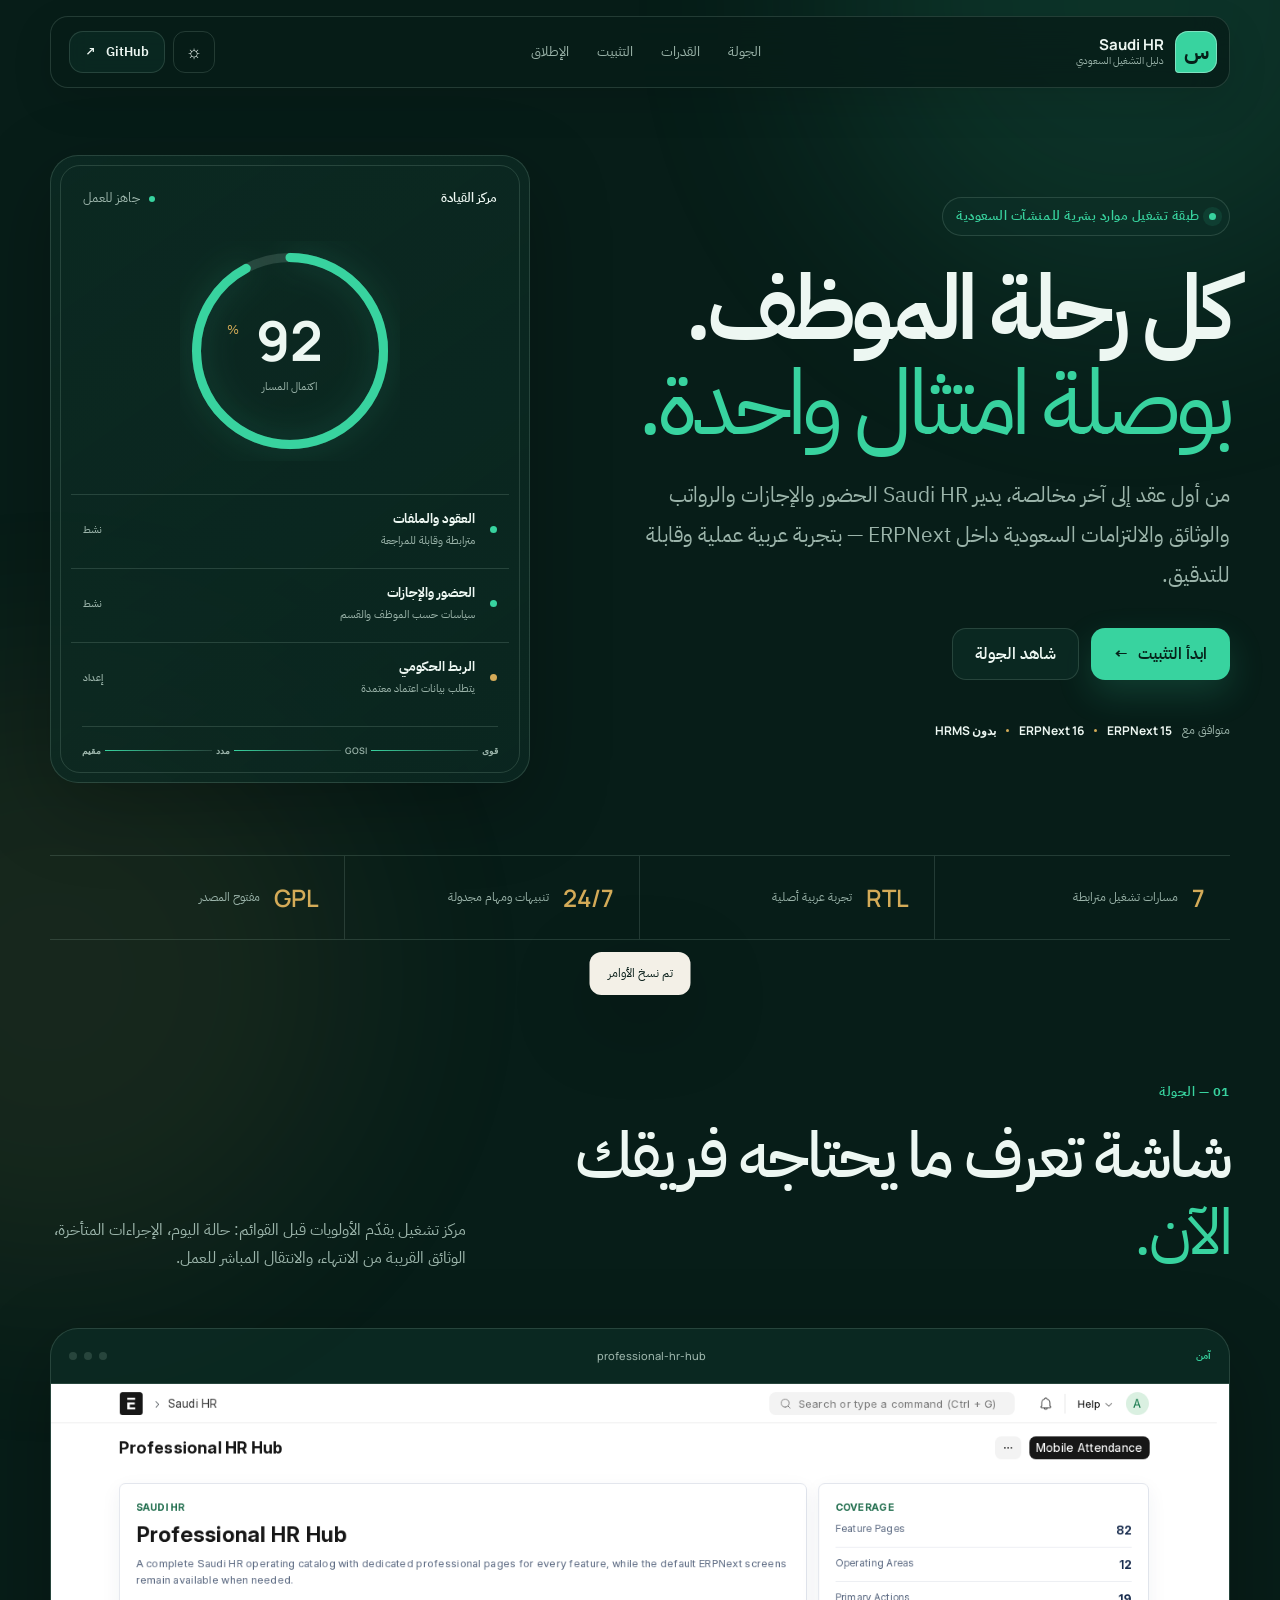
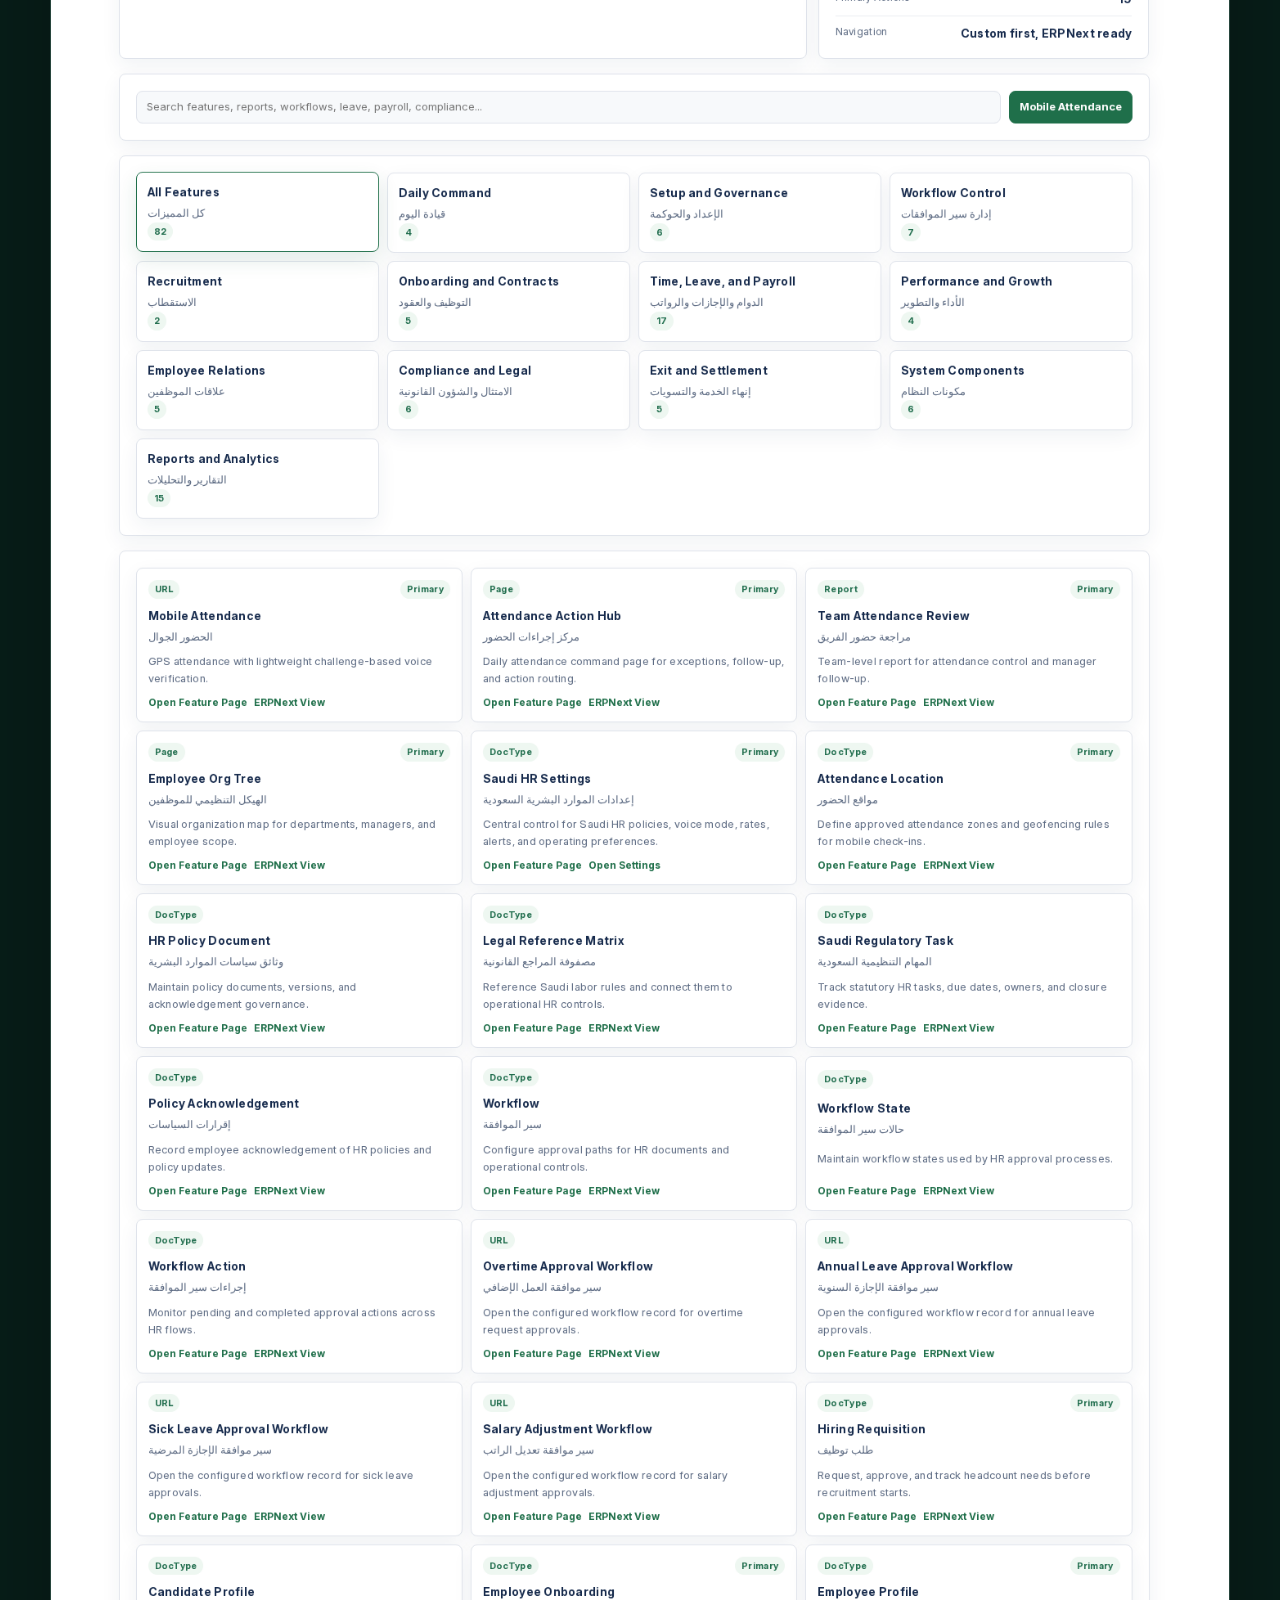
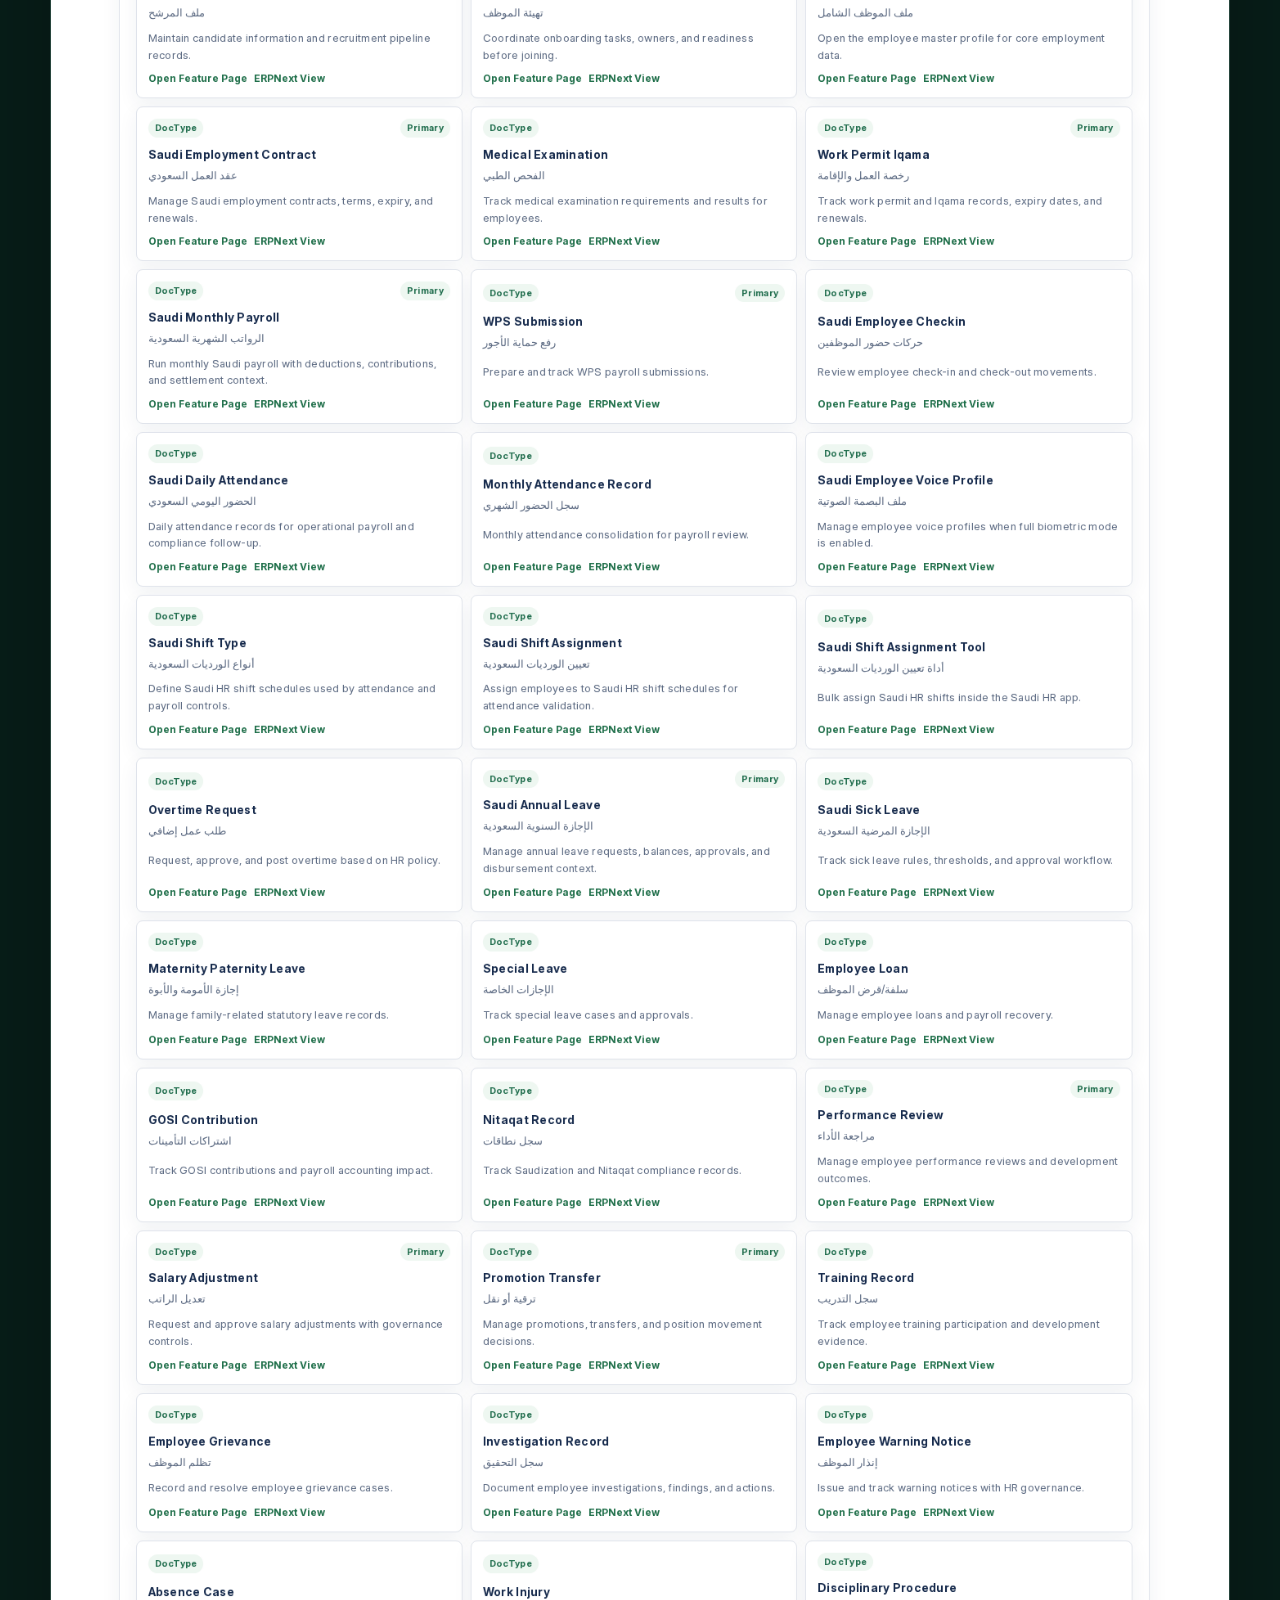
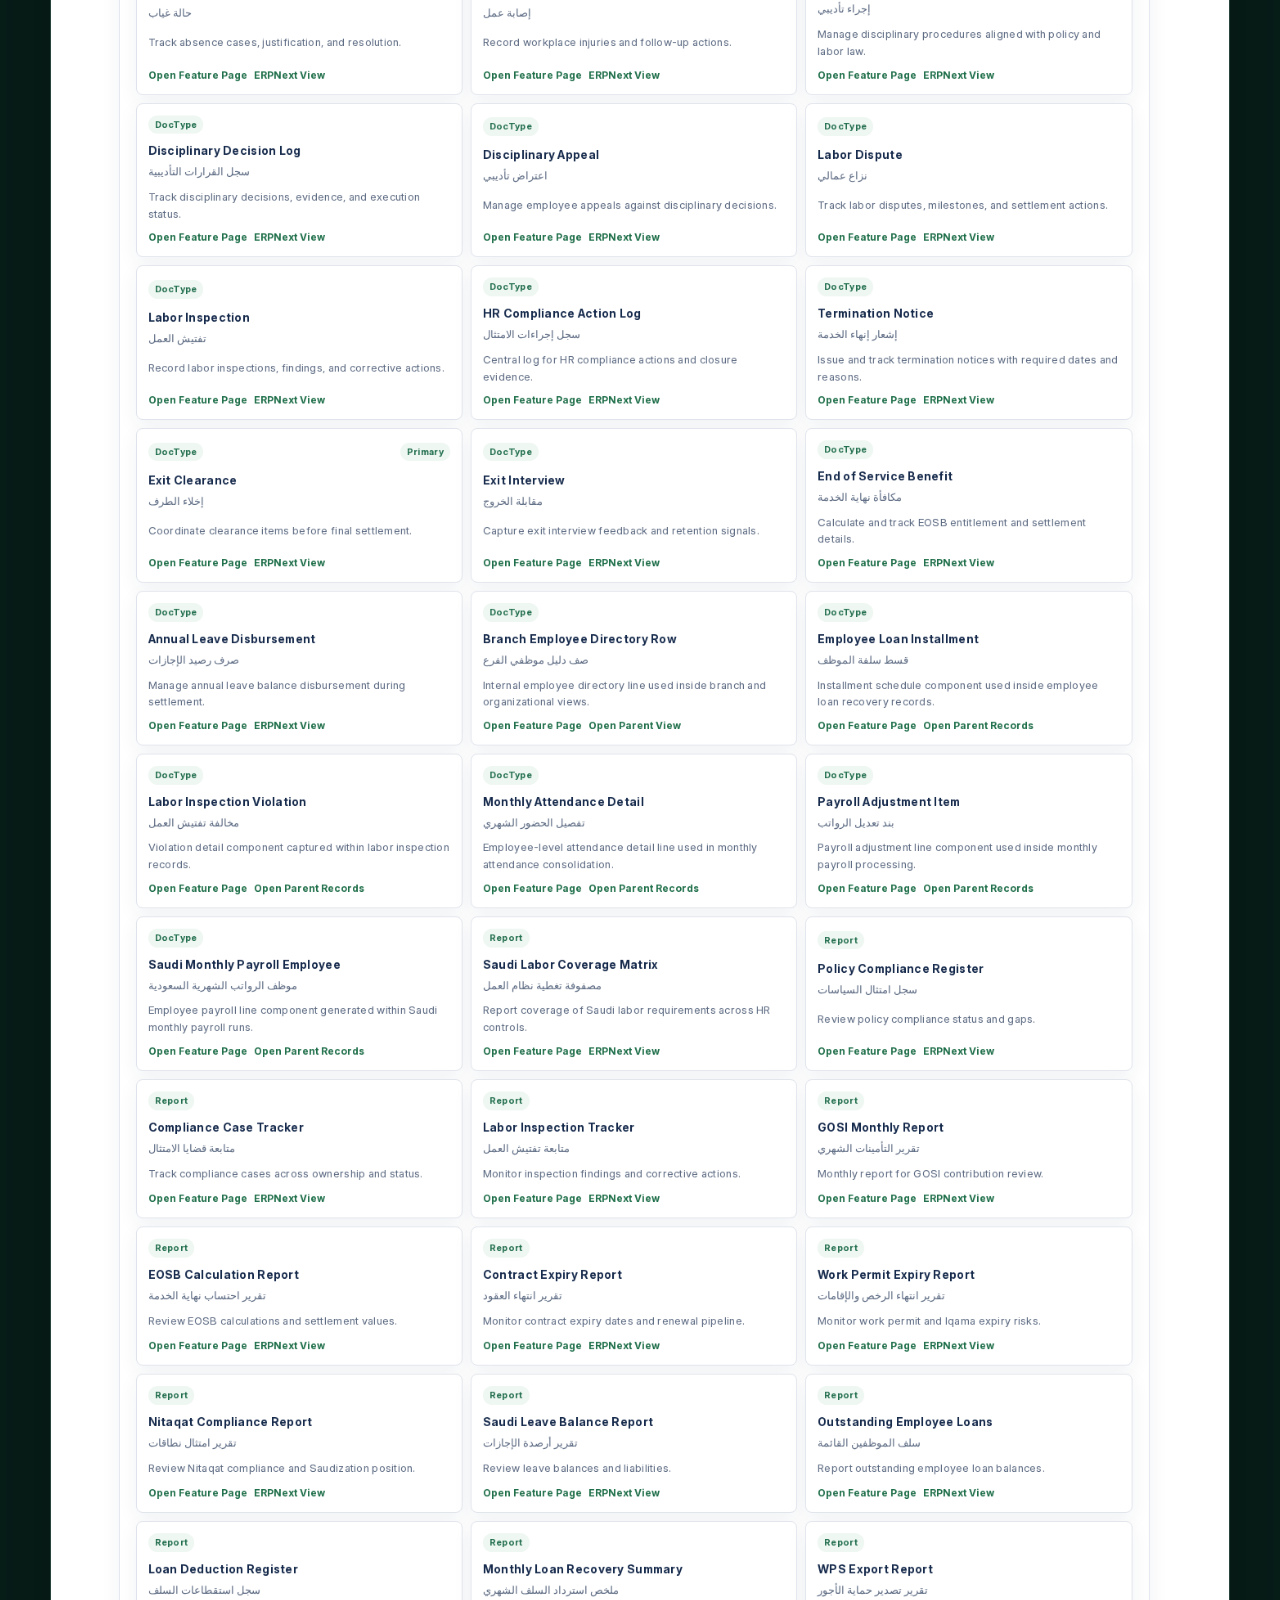
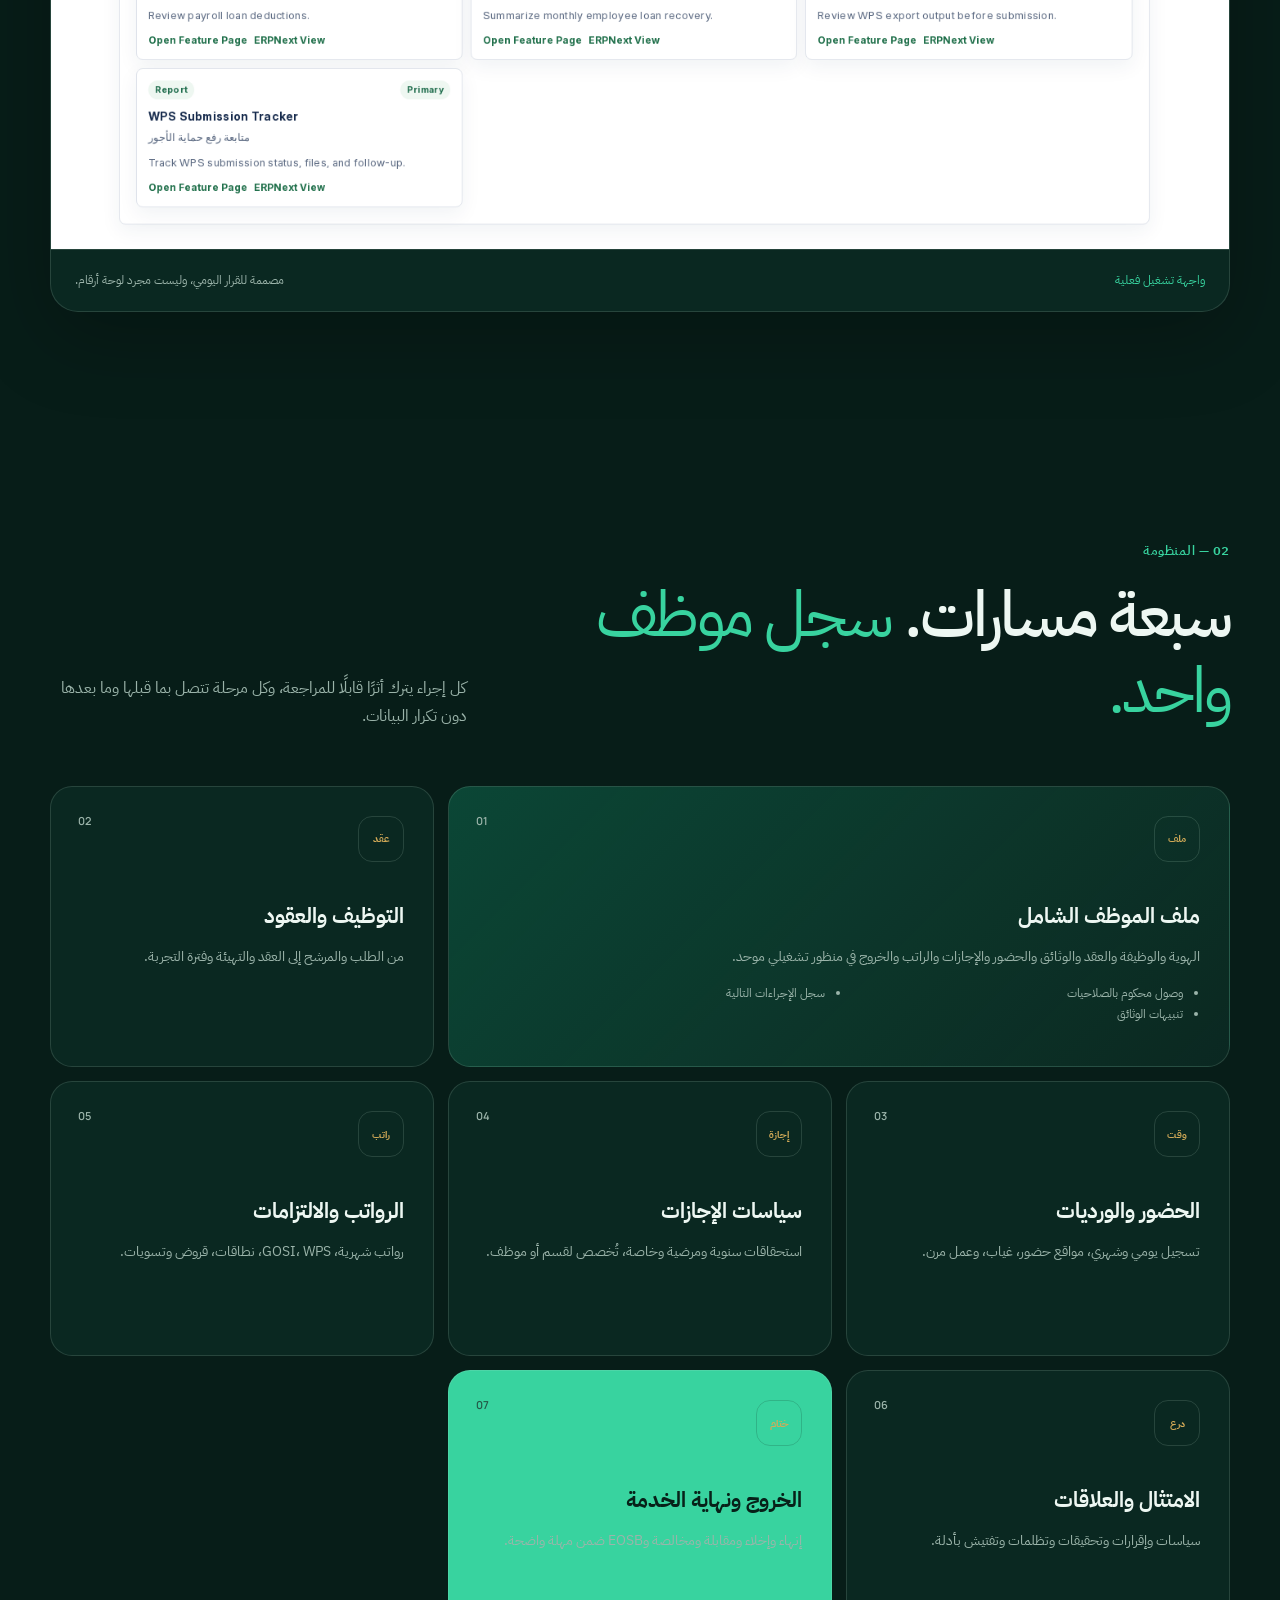
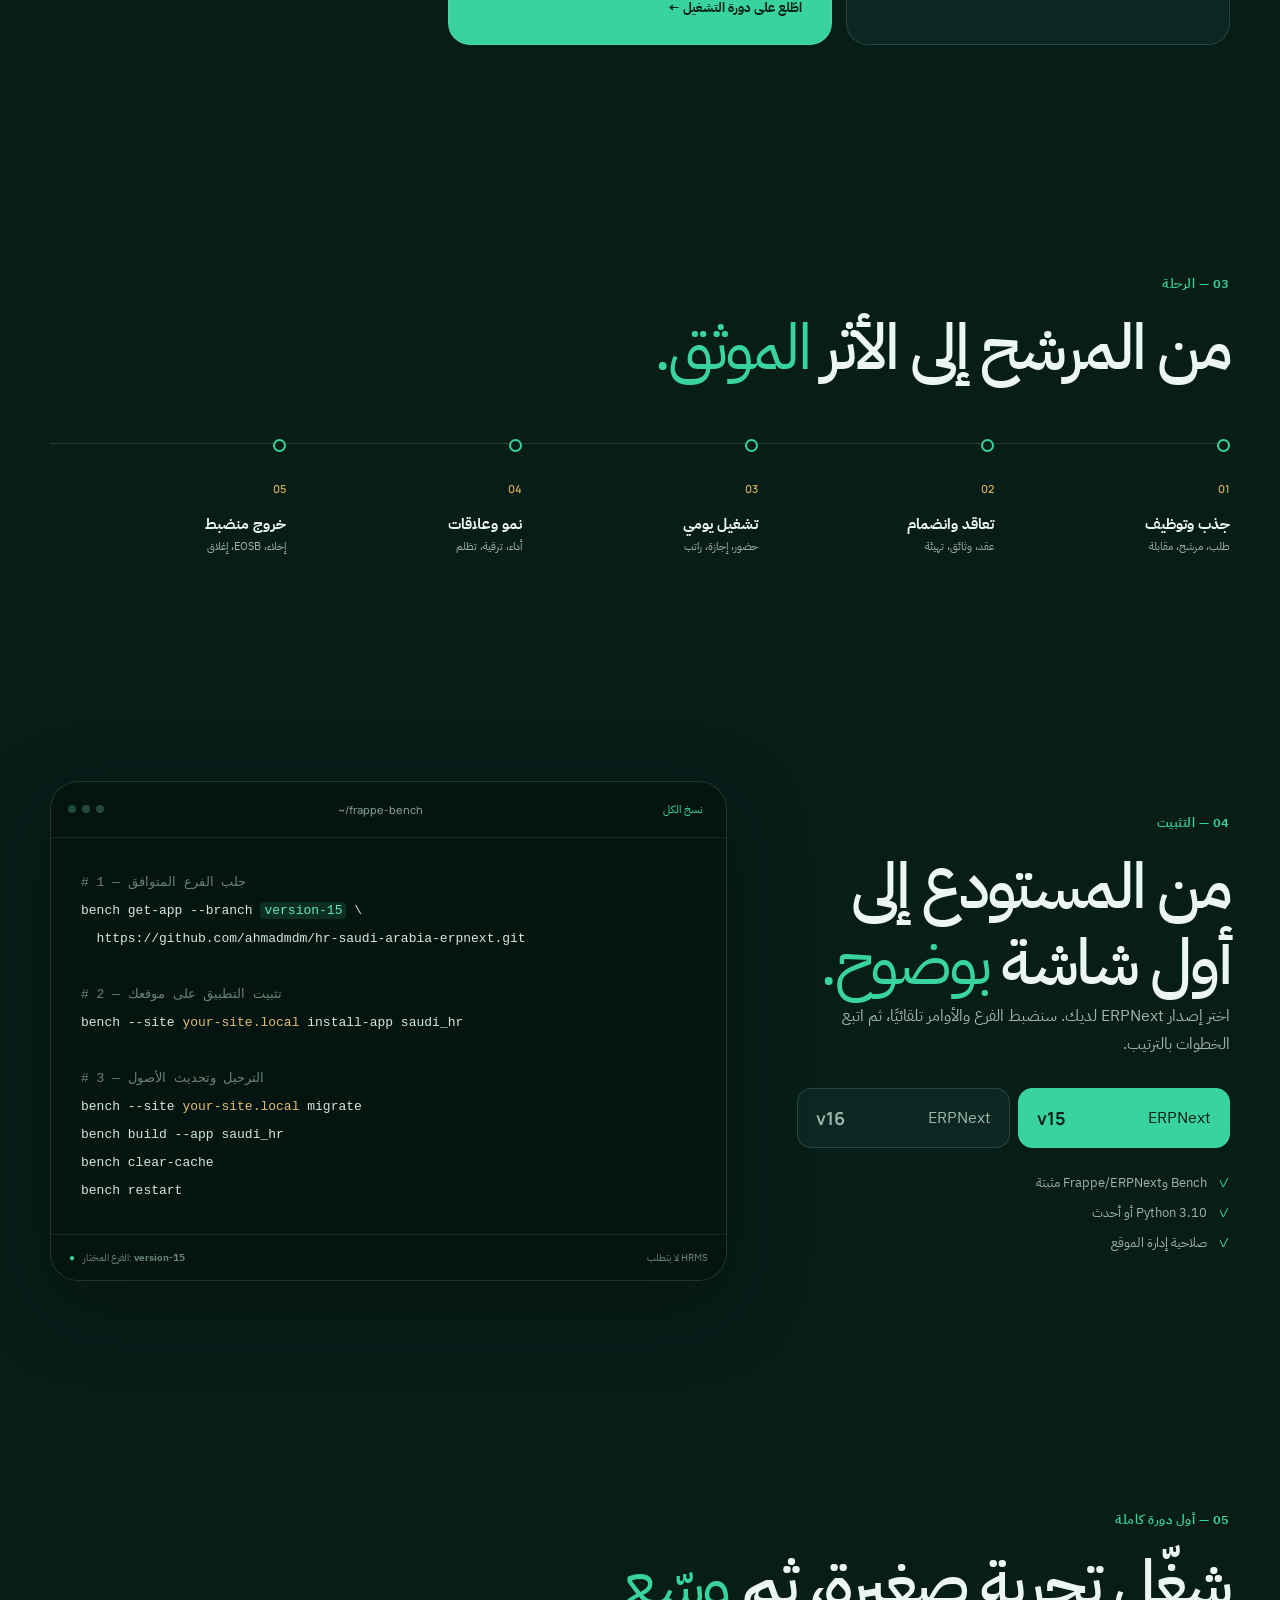
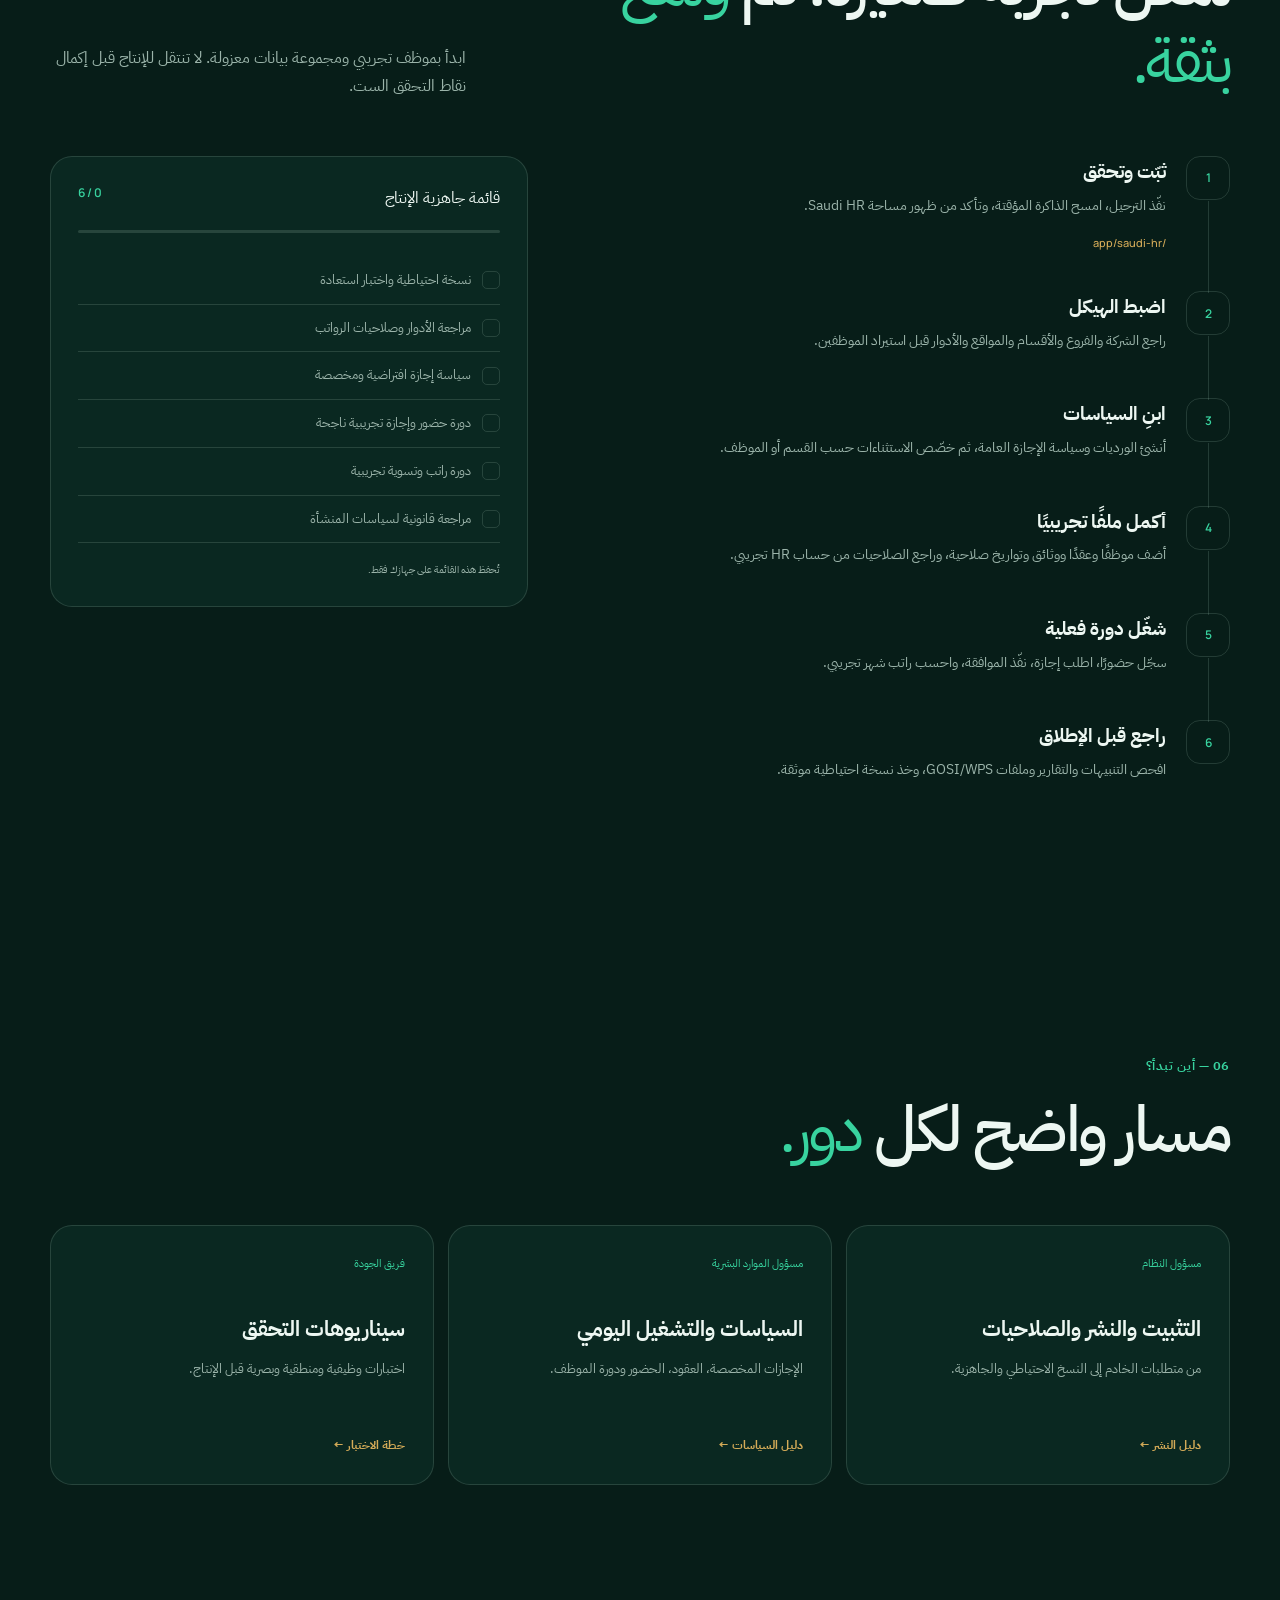
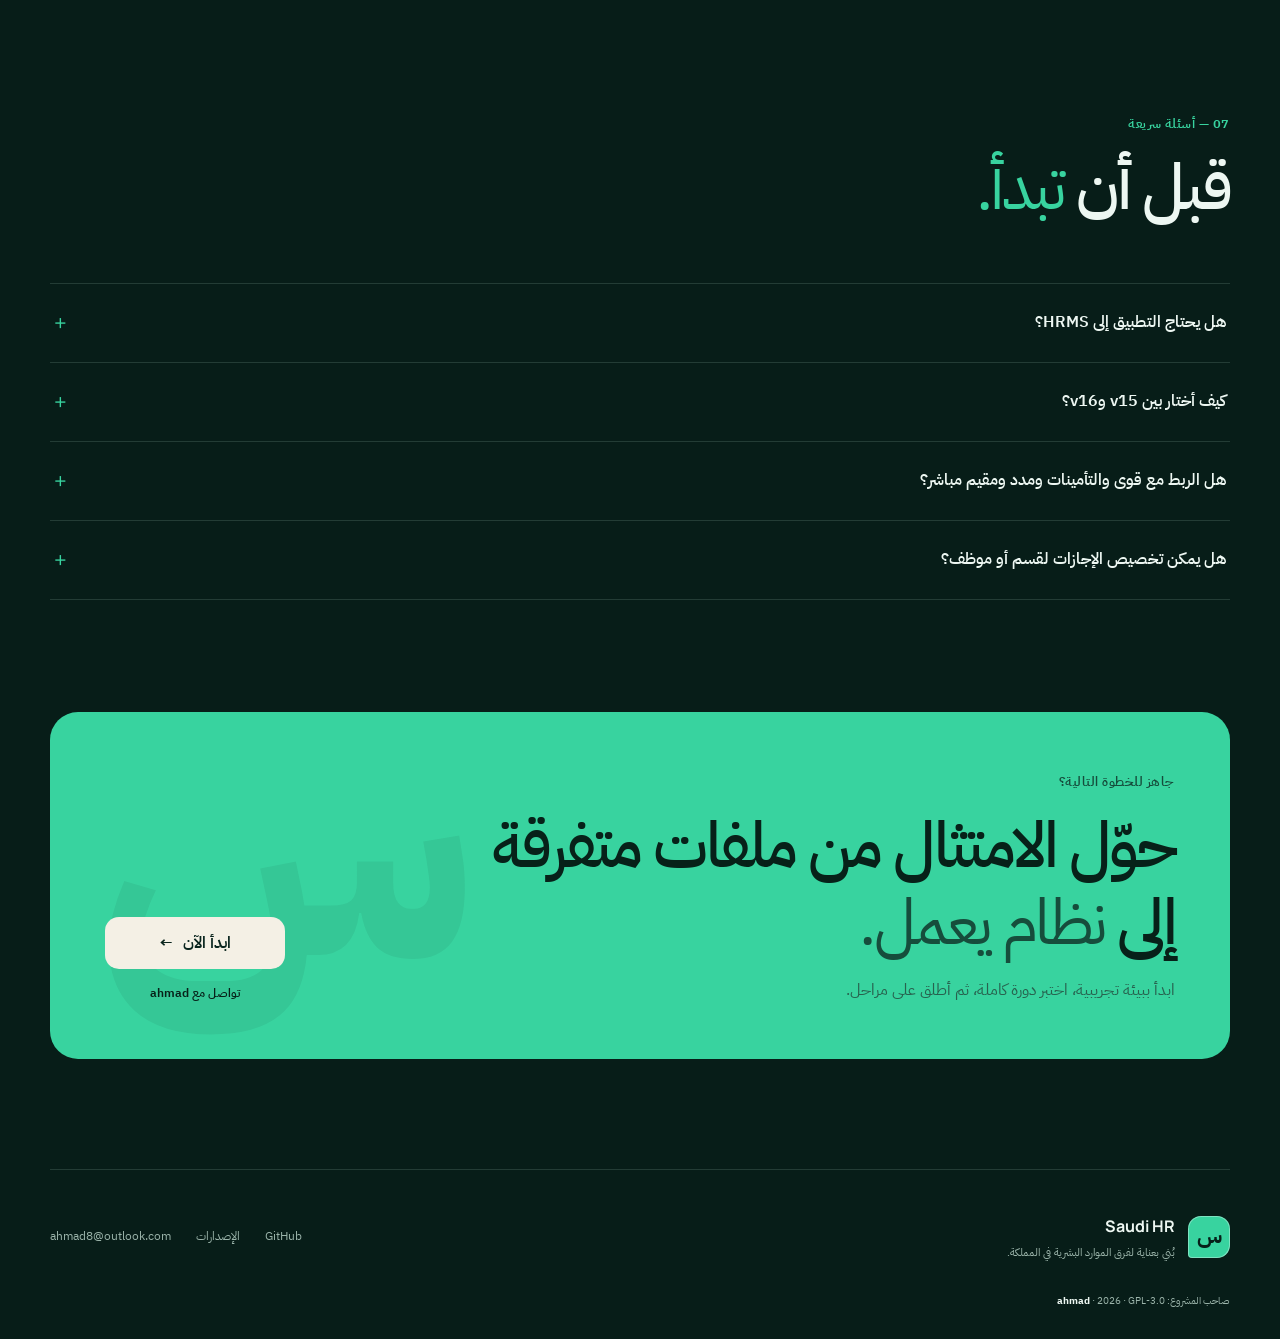
==== docs/index.html @ 09ebd603 "docs: reinvent Saudi HR showcase and tutorial" ====
<!doctype html>
<html lang="ar" dir="rtl" data-theme="dark">
<head>
  <meta charset="utf-8">
  <meta name="viewport" content="width=device-width, initial-scale=1">
  <meta name="theme-color" content="#071d18">
  <meta name="description" content="الدليل التفاعلي لتثبيت وإعداد وتشغيل Saudi HR على ERPNext v15 وv16.">
  <meta property="og:title" content="Saudi HR — دليل التشغيل السعودي">
  <meta property="og:description" content="من التثبيت إلى أول دورة موارد بشرية مكتملة، بدليل عربي تفاعلي.">
  <meta property="og:image" content="https://ahmadmdm.github.io/hr-saudi-arabia-erpnext/images/social-preview.png">
  <meta property="og:type" content="website">
  <title>Saudi HR — دليل التشغيل السعودي</title>
  <link rel="preconnect" href="https://fonts.googleapis.com">
  <link rel="preconnect" href="https://fonts.gstatic.com" crossorigin>
  <link href="https://fonts.googleapis.com/css2?family=IBM+Plex+Sans+Arabic:wght@300;400;500;600;700&family=Manrope:wght@500;600;700&display=swap" rel="stylesheet">
  <link rel="stylesheet" href="styles.css">
  <script src="app.js" defer></script>
</head>
<body>
  <a class="skip-link" href="#main">تجاوز إلى المحتوى</a>
  <div class="ambient ambient--one" aria-hidden="true"></div>
  <div class="ambient ambient--two" aria-hidden="true"></div>

  <header class="site-header" data-header>
    <a class="brand" href="#top" aria-label="Saudi HR — الصفحة الرئيسية">
      <span class="brand__mark" aria-hidden="true">س</span>
      <span><b>Saudi HR</b><small>دليل التشغيل السعودي</small></span>
    </a>
    <nav class="desktop-nav" aria-label="التنقل الرئيسي">
      <a href="#tour">الجولة</a>
      <a href="#capabilities">القدرات</a>
      <a href="#install">التثبيت</a>
      <a href="#launch">الإطلاق</a>
    </nav>
    <div class="header-actions">
      <button class="icon-button" type="button" data-theme-toggle aria-label="تبديل المظهر" title="تبديل المظهر">
        <span data-theme-icon aria-hidden="true">☼</span>
      </button>
      <a class="button button--compact button--ghost" href="https://github.com/ahmadmdm/hr-saudi-arabia-erpnext" target="_blank" rel="noreferrer">GitHub <span aria-hidden="true">↗</span></a>
      <button class="menu-button" type="button" data-menu-button aria-expanded="false" aria-controls="mobile-menu" aria-label="فتح القائمة"><span></span><span></span></button>
    </div>
    <nav class="mobile-nav" id="mobile-menu" data-mobile-menu aria-label="التنقل على الجوال">
      <a href="#tour">الجولة</a><a href="#capabilities">القدرات</a><a href="#install">التثبيت</a><a href="#launch">الإطلاق</a>
    </nav>
  </header>

  <main id="main">
    <section class="hero section" id="top">
      <div class="hero__copy reveal">
        <div class="eyebrow"><span class="pulse" aria-hidden="true"></span> طبقة تشغيل موارد بشرية للمنشآت السعودية</div>
        <h1>كل رحلة الموظف.<br><em>بوصلة امتثال واحدة.</em></h1>
        <p class="hero__lead">من أول عقد إلى آخر مخالصة، يدير Saudi HR الحضور والإجازات والرواتب والوثائق والالتزامات السعودية داخل ERPNext — بتجربة عربية عملية وقابلة للتدقيق.</p>
        <div class="hero__actions">
          <a class="button button--primary" href="#install">ابدأ التثبيت <span aria-hidden="true">←</span></a>
          <a class="button button--secondary" href="#tour">شاهد الجولة</a>
        </div>
        <div class="compatibility" aria-label="التوافق">
          <span>متوافق مع</span><b>ERPNext 15</b><i></i><b>ERPNext 16</b><i></i><b>بدون HRMS</b>
        </div>
      </div>

      <div class="command-card reveal" aria-label="ملخص حالة النظام">
        <div class="command-card__top"><span>مركز القيادة</span><span class="live"><i></i> جاهز للعمل</span></div>
        <div class="score-ring" aria-label="اكتمال مسار التشغيل 92 بالمئة">
          <svg viewBox="0 0 120 120" role="img" aria-hidden="true"><circle class="ring-base" cx="60" cy="60" r="51"></circle><circle class="ring-value" cx="60" cy="60" r="51"></circle></svg>
          <div><strong>92</strong><small>%</small><span>اكتمال المسار</span></div>
        </div>
        <div class="status-list">
          <div><span class="status-dot status-dot--good"></span><p><b>العقود والملفات</b><small>مترابطة وقابلة للمراجعة</small></p><strong>نشط</strong></div>
          <div><span class="status-dot status-dot--good"></span><p><b>الحضور والإجازات</b><small>سياسات حسب الموظف والقسم</small></p><strong>نشط</strong></div>
          <div><span class="status-dot status-dot--warn"></span><p><b>الربط الحكومي</b><small>يتطلب بيانات اعتماد معتمدة</small></p><strong>إعداد</strong></div>
        </div>
        <div class="route-rail" aria-label="مسار الجهات الحكومية"><span>قوى</span><i></i><span>GOSI</span><i></i><span>مدد</span><i></i><span>مقيم</span></div>
      </div>
    </section>

    <section class="trust-strip" aria-label="أبرز مزايا النظام">
      <div><strong>7</strong><span>مسارات تشغيل مترابطة</span></div>
      <div><strong>RTL</strong><span>تجربة عربية أصلية</span></div>
      <div><strong>24/7</strong><span>تنبيهات ومهام مجدولة</span></div>
      <div><strong>GPL</strong><span>مفتوح المصدر</span></div>
    </section>

    <section class="section tour" id="tour">
      <div class="section-heading reveal">
        <div><span class="kicker">01 — الجولة</span><h2>شاشة تعرف ما يحتاجه فريقك <em>الآن.</em></h2></div>
        <p>مركز تشغيل يقدّم الأولويات قبل القوائم: حالة اليوم، الإجراءات المتأخرة، الوثائق القريبة من الانتهاء، والانتقال المباشر للعمل.</p>
      </div>
      <figure class="product-frame reveal">
        <div class="browser-bar"><span></span><span></span><span></span><p>professional-hr-hub</p><b>آمن</b></div>
        <img src="images/professional-hr-hub-desktop.png" alt="واجهة مركز الموارد البشرية الاحترافي في Saudi HR" loading="lazy">
        <figcaption><span>واجهة تشغيل فعلية</span><p>مصممة للقرار اليومي، وليست مجرد لوحة أرقام.</p></figcaption>
      </figure>
    </section>

    <section class="section capabilities" id="capabilities">
      <div class="section-heading reveal">
        <div><span class="kicker">02 — المنظومة</span><h2>سبعة مسارات. <em>سجل موظف واحد.</em></h2></div>
        <p>كل إجراء يترك أثرًا قابلًا للمراجعة، وكل مرحلة تتصل بما قبلها وما بعدها دون تكرار البيانات.</p>
      </div>
      <div class="capability-grid">
        <article class="capability-card capability-card--wide reveal"><span class="card-index">01</span><div class="card-icon" aria-hidden="true">ملف</div><h3>ملف الموظف الشامل</h3><p>الهوية والوظيفة والعقد والوثائق والحضور والإجازات والراتب والخروج في منظور تشغيلي موحد.</p><ul><li>وصول محكوم بالصلاحيات</li><li>تنبيهات الوثائق</li><li>سجل الإجراءات التالية</li></ul></article>
        <article class="capability-card reveal"><span class="card-index">02</span><div class="card-icon" aria-hidden="true">عقد</div><h3>التوظيف والعقود</h3><p>من الطلب والمرشح إلى العقد والتهيئة وفترة التجربة.</p></article>
        <article class="capability-card reveal"><span class="card-index">03</span><div class="card-icon" aria-hidden="true">وقت</div><h3>الحضور والورديات</h3><p>تسجيل يومي وشهري، مواقع حضور، غياب، وعمل مرن.</p></article>
        <article class="capability-card reveal"><span class="card-index">04</span><div class="card-icon" aria-hidden="true">إجازة</div><h3>سياسات الإجازات</h3><p>استحقاقات سنوية ومرضية وخاصة، تُخصص لقسم أو موظف.</p></article>
        <article class="capability-card reveal"><span class="card-index">05</span><div class="card-icon" aria-hidden="true">راتب</div><h3>الرواتب والالتزامات</h3><p>رواتب شهرية، GOSI، WPS، نطاقات، قروض وتسويات.</p></article>
        <article class="capability-card reveal"><span class="card-index">06</span><div class="card-icon" aria-hidden="true">درع</div><h3>الامتثال والعلاقات</h3><p>سياسات وإقرارات وتحقيقات وتظلمات وتفتيش بأدلة.</p></article>
        <article class="capability-card capability-card--accent reveal"><span class="card-index">07</span><div class="card-icon" aria-hidden="true">ختام</div><h3>الخروج ونهاية الخدمة</h3><p>إنهاء وإخلاء ومقابلة ومخالصة وEOSB ضمن مهلة واضحة.</p><a href="#launch">اطّلع على دورة التشغيل <span aria-hidden="true">←</span></a></article>
      </div>
    </section>

    <section class="section lifecycle">
      <div class="section-heading section-heading--compact reveal"><div><span class="kicker">03 — الرحلة</span><h2>من المرشح إلى الأثر <em>الموثق.</em></h2></div></div>
      <ol class="lifecycle-rail">
        <li class="reveal"><span>01</span><div><b>جذب وتوظيف</b><small>طلب، مرشح، مقابلة</small></div></li>
        <li class="reveal"><span>02</span><div><b>تعاقد وانضمام</b><small>عقد، وثائق، تهيئة</small></div></li>
        <li class="reveal"><span>03</span><div><b>تشغيل يومي</b><small>حضور، إجازة، راتب</small></div></li>
        <li class="reveal"><span>04</span><div><b>نمو وعلاقات</b><small>أداء، ترقية، تظلم</small></div></li>
        <li class="reveal"><span>05</span><div><b>خروج منضبط</b><small>إخلاء، EOSB، إغلاق</small></div></li>
      </ol>
    </section>

    <section class="section install" id="install">
      <div class="install__intro reveal">
        <span class="kicker">04 — التثبيت</span>
        <h2>من المستودع إلى أول شاشة <em>بوضوح.</em></h2>
        <p>اختر إصدار ERPNext لديك. سنضبط الفرع والأوامر تلقائيًا، ثم اتبع الخطوات بالترتيب.</p>
        <div class="version-switch" role="group" aria-label="اختر إصدار ERPNext">
          <button type="button" data-version="15" class="is-active" aria-pressed="true"><span>ERPNext</span><b>v15</b></button>
          <button type="button" data-version="16" aria-pressed="false"><span>ERPNext</span><b>v16</b></button>
        </div>
        <div class="requirements">
          <p><span>✓</span> Bench وFrappe/ERPNext مثبتة</p><p><span>✓</span> Python 3.10 أو أحدث</p><p><span>✓</span> صلاحية إدارة الموقع</p>
        </div>
      </div>
      <div class="terminal reveal" aria-label="أوامر التثبيت">
        <div class="terminal__bar"><span><i></i><i></i><i></i></span><b>~/frappe-bench</b><button type="button" data-copy-all>نسخ الكل</button></div>
        <pre><code data-install-code><span class="comment"># 1 — جلب الفرع المتوافق</span>
bench get-app --branch <mark data-branch>version-15</mark> \
  https://github.com/ahmadmdm/hr-saudi-arabia-erpnext.git

<span class="comment"># 2 — تثبيت التطبيق على موقعك</span>
bench --site <span class="variable">your-site.local</span> install-app saudi_hr

<span class="comment"># 3 — الترحيل وتحديث الأصول</span>
bench --site <span class="variable">your-site.local</span> migrate
bench build --app saudi_hr
bench clear-cache
bench restart</code></pre>
        <div class="terminal__footer"><span class="terminal-status">●</span><p>الفرع المختار: <b data-selected-branch>version-15</b></p><span>لا يتطلب HRMS</span></div>
      </div>
    </section>

    <section class="section launch" id="launch">
      <div class="section-heading reveal">
        <div><span class="kicker">05 — أول دورة كاملة</span><h2>شغّل تجربة صغيرة، ثم <em>وسّع بثقة.</em></h2></div>
        <p>ابدأ بموظف تجريبي ومجموعة بيانات معزولة. لا تنتقل للإنتاج قبل إكمال نقاط التحقق الست.</p>
      </div>
      <div class="launch-grid">
        <ol class="steps">
          <li class="reveal"><span>1</span><div><h3>ثبّت وتحقق</h3><p>نفّذ الترحيل، امسح الذاكرة المؤقتة، وتأكد من ظهور مساحة Saudi HR.</p><code>/app/saudi-hr</code></div></li>
          <li class="reveal"><span>2</span><div><h3>اضبط الهيكل</h3><p>راجع الشركة والفروع والأقسام والمواقع والأدوار قبل استيراد الموظفين.</p></div></li>
          <li class="reveal"><span>3</span><div><h3>ابنِ السياسات</h3><p>أنشئ الورديات وسياسة الإجازة العامة، ثم خصّص الاستثناءات حسب القسم أو الموظف.</p></div></li>
          <li class="reveal"><span>4</span><div><h3>أكمل ملفًا تجريبيًا</h3><p>أضف موظفًا وعقدًا ووثائق وتواريخ صلاحية، وراجع الصلاحيات من حساب HR تجريبي.</p></div></li>
          <li class="reveal"><span>5</span><div><h3>شغّل دورة فعلية</h3><p>سجّل حضورًا، اطلب إجازة، نفّذ الموافقة، واحسب راتب شهر تجريبي.</p></div></li>
          <li class="reveal"><span>6</span><div><h3>راجع قبل الإطلاق</h3><p>افحص التنبيهات والتقارير وملفات GOSI/WPS، وخذ نسخة احتياطية موثقة.</p></div></li>
        </ol>
        <aside class="checklist reveal">
          <div class="checklist__head"><span>قائمة جاهزية الإنتاج</span><b data-progress-label>0 / 6</b></div>
          <div class="progress"><i data-progress></i></div>
          <label><input type="checkbox" data-check><span></span> نسخة احتياطية واختبار استعادة</label>
          <label><input type="checkbox" data-check><span></span> مراجعة الأدوار وصلاحيات الرواتب</label>
          <label><input type="checkbox" data-check><span></span> سياسة إجازة افتراضية ومخصصة</label>
          <label><input type="checkbox" data-check><span></span> دورة حضور وإجازة تجريبية ناجحة</label>
          <label><input type="checkbox" data-check><span></span> دورة راتب وتسوية تجريبية</label>
          <label><input type="checkbox" data-check><span></span> مراجعة قانونية لسياسات المنشأة</label>
          <p>تُحفظ هذه القائمة على جهازك فقط.</p>
        </aside>
      </div>
    </section>

    <section class="section paths">
      <div class="section-heading section-heading--compact reveal"><div><span class="kicker">06 — أين تبدأ؟</span><h2>مسار واضح لكل <em>دور.</em></h2></div></div>
      <div class="path-grid">
        <a class="path-card reveal" href="https://github.com/ahmadmdm/hr-saudi-arabia-erpnext/blob/version-15/docs/deployment.md"><span>مسؤول النظام</span><h3>التثبيت والنشر والصلاحيات</h3><p>من متطلبات الخادم إلى النسخ الاحتياطي والجاهزية.</p><b>دليل النشر ←</b></a>
        <a class="path-card reveal" href="https://github.com/ahmadmdm/hr-saudi-arabia-erpnext/blob/version-15/docs/leave-policy-customization.md"><span>مسؤول الموارد البشرية</span><h3>السياسات والتشغيل اليومي</h3><p>الإجازات المخصصة، العقود، الحضور ودورة الموظف.</p><b>دليل السياسات ←</b></a>
        <a class="path-card reveal" href="https://github.com/ahmadmdm/hr-saudi-arabia-erpnext/blob/version-15/docs/COMPREHENSIVE_TEST_PLAN.md"><span>فريق الجودة</span><h3>سيناريوهات التحقق</h3><p>اختبارات وظيفية ومنطقية وبصرية قبل الإنتاج.</p><b>خطة الاختبار ←</b></a>
      </div>
    </section>

    <section class="section faq">
      <div class="section-heading section-heading--compact reveal"><div><span class="kicker">07 — أسئلة سريعة</span><h2>قبل أن <em>تبدأ.</em></h2></div></div>
      <div class="faq-list">
        <details class="reveal"><summary>هل يحتاج التطبيق إلى HRMS؟ <span>+</span></summary><p>لا. Saudi HR يملك سجلات الحضور والرواتب والإجازات والامتثال السعودية داخليًا، ويعتمد على Frappe وERPNext فقط.</p></details>
        <details class="reveal"><summary>كيف أختار بين v15 وv16؟ <span>+</span></summary><p>استخدم الفرع المطابق للإصدار الرئيسي المثبت لديك: <code>version-15</code> لـERPNext 15 و<code>version-16</code> لـERPNext 16. لا تخلط بين الفرعين.</p></details>
        <details class="reveal"><summary>هل الربط مع قوى والتأمينات ومدد ومقيم مباشر؟ <span>+</span></summary><p>يوفر التطبيق نماذج الجاهزية وتجهيز البيانات ومسارات المتابعة. الربط الحي يتطلب بيانات اعتماد ونقاط تكامل وقنوات معتمدة من كل جهة.</p></details>
        <details class="reveal"><summary>هل يمكن تخصيص الإجازات لقسم أو موظف؟ <span>+</span></summary><p>نعم. أنشئ Saudi Leave Policy ثم استخدم Saudi Leave Policy Assignment. أولوية الموظف أعلى من القسم ثم السياسة الافتراضية، مع الحفاظ على الحدود النظامية الدنيا.</p></details>
      </div>
    </section>

    <section class="cta section reveal">
      <div><span class="kicker">جاهز للخطوة التالية؟</span><h2>حوّل الامتثال من ملفات متفرقة إلى <em>نظام يعمل.</em></h2><p>ابدأ ببيئة تجريبية، اختبر دورة كاملة، ثم أطلق على مراحل.</p></div>
      <div><a class="button button--light" href="#install">ابدأ الآن <span aria-hidden="true">←</span></a><a class="text-link" href="mailto:ahmad8@outlook.com">تواصل مع ahmad</a></div>
    </section>
  </main>

  <footer class="site-footer">
    <div class="footer-brand"><span class="brand__mark" aria-hidden="true">س</span><div><b>Saudi HR</b><p>بُني بعناية لفرق الموارد البشرية في المملكة.</p></div></div>
    <div class="footer-links"><a href="https://github.com/ahmadmdm/hr-saudi-arabia-erpnext">GitHub</a><a href="https://github.com/ahmadmdm/hr-saudi-arabia-erpnext/releases">الإصدارات</a><a href="mailto:ahmad8@outlook.com">ahmad8@outlook.com</a></div>
    <p class="copyright">صاحب المشروع: <strong>ahmad</strong> · <span data-year></span> · GPL-3.0</p>
  </footer>
  <div class="toast" role="status" aria-live="polite" data-toast>تم نسخ الأوامر</div>
</body>
</html>
---- docs/styles.css ----
:root {
  color-scheme: dark;
  --ink: #071d18;
  --ink-2: #0b2821;
  --paper: #f3f0e7;
  --paper-2: #e8e4d8;
  --emerald: #38d39f;
  --emerald-dark: #0b6b4f;
  --gold: #d4ab58;
  --text: #edf7f2;
  --muted: #9bb4aa;
  --line: rgba(186, 220, 207, .16);
  --card: rgba(14, 48, 39, .62);
  --shadow: 0 24px 80px rgba(0, 0, 0, .25);
  --radius: 28px;
  --ease: cubic-bezier(.2, .8, .2, 1);
}

html[data-theme="light"] {
  color-scheme: light;
  --ink: #f3f0e7;
  --ink-2: #e7e9df;
  --paper: #09241d;
  --paper-2: #15372d;
  --text: #102b23;
  --muted: #5e746c;
  --line: rgba(19, 67, 53, .14);
  --card: rgba(255, 255, 255, .58);
  --shadow: 0 24px 80px rgba(24, 54, 44, .12);
}

* { box-sizing: border-box; }
html { scroll-behavior: smooth; scroll-padding-top: 100px; }
body { margin: 0; background: var(--ink); color: var(--text); font-family: "IBM Plex Sans Arabic", sans-serif; line-height: 1.75; overflow-x: hidden; }
button, a, input { font: inherit; }
a { color: inherit; text-decoration: none; }
img { display: block; max-width: 100%; }
::selection { background: var(--emerald); color: #03110e; }

.skip-link { position: fixed; inset: 12px auto auto 12px; z-index: 100; transform: translateY(-160%); background: var(--paper); color: var(--ink); padding: 10px 18px; border-radius: 10px; }
.skip-link:focus { transform: translateY(0); }
:focus-visible { outline: 3px solid var(--gold); outline-offset: 4px; }
.ambient { position: fixed; width: 48vw; aspect-ratio: 1; border-radius: 50%; pointer-events: none; filter: blur(110px); opacity: .12; z-index: -1; }
.ambient--one { background: var(--emerald); top: -24vw; right: -12vw; }
.ambient--two { background: var(--gold); bottom: -30vw; left: -20vw; opacity: .08; }

.site-header { width: min(1180px, calc(100% - 36px)); min-height: 72px; position: fixed; z-index: 50; top: 16px; left: 50%; transform: translateX(-50%); display: flex; align-items: center; justify-content: space-between; padding: 10px 12px 10px 18px; border: 1px solid var(--line); border-radius: 18px; background: color-mix(in srgb, var(--ink) 82%, transparent); box-shadow: 0 14px 40px rgba(0,0,0,.12); backdrop-filter: blur(18px); transition: .35s var(--ease); }
.site-header.is-scrolled { top: 8px; box-shadow: 0 16px 50px rgba(0,0,0,.24); }
.brand { display: flex; align-items: center; gap: 11px; }
.brand__mark { display: grid; place-items: center; width: 42px; height: 42px; background: var(--emerald); color: #062019; border-radius: 13px 13px 13px 4px; font-size: 22px; font-weight: 700; box-shadow: inset 0 0 0 1px rgba(255,255,255,.35); }
.brand b { display: block; font-family: Manrope, sans-serif; font-size: 15px; line-height: 1.15; }
.brand small { display: block; color: var(--muted); font-size: 10px; line-height: 1.5; }
.desktop-nav { display: flex; gap: 28px; font-size: 14px; color: var(--muted); }
.desktop-nav a { position: relative; transition: color .25s; }
.desktop-nav a::after { content: ""; position: absolute; height: 2px; inset: auto 0 -10px; background: var(--emerald); transform: scaleX(0); transition: transform .3s var(--ease); }
.desktop-nav a:hover, .desktop-nav a.is-active { color: var(--text); }
.desktop-nav a.is-active::after { transform: scaleX(1); }
.header-actions { display: flex; align-items: center; gap: 8px; }
.icon-button, .menu-button { border: 1px solid var(--line); background: transparent; color: var(--text); cursor: pointer; }
.icon-button { width: 42px; height: 42px; border-radius: 12px; font-size: 18px; }
.menu-button { display: none; width: 42px; height: 42px; border-radius: 12px; padding: 12px 9px; }
.menu-button span { display: block; width: 21px; height: 1px; margin: 5px 0; background: currentColor; transition: .3s; }
.mobile-nav { display: none; }

.section { width: min(1180px, calc(100% - 40px)); margin-inline: auto; padding-block: 112px; }
.hero { min-height: 900px; display: grid; grid-template-columns: 1.12fr .88fr; align-items: center; gap: clamp(50px, 7vw, 100px); padding-top: 150px; }
.eyebrow, .kicker { color: var(--emerald); font-size: 13px; font-weight: 600; letter-spacing: .04em; }
.eyebrow { display: inline-flex; align-items: center; gap: 9px; padding: 7px 13px; border: 1px solid var(--line); border-radius: 999px; background: var(--card); }
.pulse { width: 7px; height: 7px; border-radius: 50%; background: var(--emerald); box-shadow: 0 0 0 6px rgba(56,211,159,.1); }
h1, h2, h3, p { margin-top: 0; }
h1 { max-width: 760px; margin: 26px 0 24px; font-size: clamp(54px, 7vw, 92px); line-height: 1.06; letter-spacing: -.055em; font-weight: 600; }
h1 em, h2 em { color: var(--emerald); font-style: normal; font-weight: 400; }
.hero__lead { max-width: 670px; color: var(--muted); font-size: clamp(17px, 1.7vw, 21px); line-height: 1.9; }
.hero__actions { display: flex; flex-wrap: wrap; gap: 12px; margin-top: 32px; }
.button { display: inline-flex; justify-content: center; align-items: center; gap: 10px; min-height: 52px; padding: 0 22px; border-radius: 14px; border: 1px solid transparent; font-weight: 600; transition: transform .25s var(--ease), box-shadow .25s, background .25s; }
.button:hover { transform: translateY(-3px); }
.button--primary { background: var(--emerald); color: #062019; box-shadow: 0 14px 35px rgba(56,211,159,.18); }
.button--secondary, .button--ghost { border-color: var(--line); background: var(--card); }
.button--compact { min-height: 42px; padding-inline: 15px; font-size: 13px; }
.compatibility { display: flex; align-items: center; flex-wrap: wrap; gap: 10px; margin-top: 40px; color: var(--muted); font-size: 12px; }
.compatibility b { color: var(--text); font-family: Manrope, sans-serif; }
.compatibility i { width: 3px; height: 3px; border-radius: 50%; background: var(--gold); }

.command-card { position: relative; padding: 20px; border: 1px solid var(--line); border-radius: var(--radius); background: linear-gradient(145deg, var(--card), color-mix(in srgb, var(--ink-2) 84%, transparent)); box-shadow: var(--shadow); }
.command-card::before { content: ""; position: absolute; inset: 9px; border: 1px solid var(--line); border-radius: 20px; pointer-events: none; }
.command-card__top { position: relative; display: flex; justify-content: space-between; padding: 11px 12px 22px; font-size: 13px; }
.command-card__top > span:first-child { font-weight: 600; }
.live { color: var(--muted); }.live i { display: inline-block; width: 6px; height: 6px; margin-left: 6px; border-radius: 50%; background: var(--emerald); }
.score-ring { position: relative; width: 220px; margin: 10px auto 24px; }
.score-ring svg { transform: rotate(-90deg); }
.score-ring circle { fill: none; stroke-width: 5; }
.ring-base { stroke: var(--line); }.ring-value { stroke: var(--emerald); stroke-linecap: round; stroke-dasharray: 295 321; filter: drop-shadow(0 0 8px rgba(56,211,159,.25)); }
.score-ring > div { position: absolute; inset: 0; display: grid; place-content: center; text-align: center; }
.score-ring strong { font-family: Manrope, sans-serif; font-size: 55px; line-height: .9; }.score-ring small { position: absolute; top: 78px; left: 47px; color: var(--gold); }.score-ring span { margin-top: 11px; color: var(--muted); font-size: 11px; }
.status-list { position: relative; display: grid; gap: 5px; }
.status-list > div { display: grid; grid-template-columns: 12px 1fr auto; align-items: center; gap: 10px; padding: 13px 12px; border-top: 1px solid var(--line); }
.status-list p { margin: 0; }.status-list p b, .status-list p small { display: block; }.status-list p b { font-size: 13px; }.status-list p small { color: var(--muted); font-size: 11px; }.status-list > div > strong { color: var(--muted); font-size: 10px; font-weight: 500; }
.status-dot { width: 7px; height: 7px; border-radius: 50%; }.status-dot--good { background: var(--emerald); }.status-dot--warn { background: var(--gold); }
.route-rail { position: relative; display: flex; align-items: center; justify-content: space-between; gap: 4px; margin: 15px 11px 5px; padding-top: 17px; border-top: 1px solid var(--line); color: var(--muted); font: 600 9px Manrope, sans-serif; }
.route-rail i { height: 1px; flex: 1; background: linear-gradient(90deg, var(--emerald), var(--line)); }

.trust-strip { width: min(1180px, calc(100% - 40px)); margin: -45px auto 25px; display: grid; grid-template-columns: repeat(4, 1fr); border-block: 1px solid var(--line); }
.trust-strip div { display: flex; align-items: center; gap: 14px; padding: 25px; border-inline-start: 1px solid var(--line); }.trust-strip div:first-child { border-inline-start: 0; }
.trust-strip strong { color: var(--gold); font: 600 24px Manrope, sans-serif; }.trust-strip span { color: var(--muted); font-size: 12px; }

.section-heading { display: grid; grid-template-columns: 1.25fr .75fr; align-items: end; gap: 70px; margin-bottom: 56px; }
.section-heading--compact { grid-template-columns: 1fr; }
.section-heading h2, .install h2, .cta h2 { max-width: 780px; margin: 13px 0 0; font-size: clamp(38px, 5vw, 65px); line-height: 1.2; letter-spacing: -.04em; font-weight: 500; }
.section-heading > p { margin: 0; color: var(--muted); font-size: 16px; }
.product-frame { overflow: hidden; margin: 0; border: 1px solid var(--line); border-radius: var(--radius); background: var(--card); box-shadow: var(--shadow); }
.browser-bar { height: 55px; display: flex; align-items: center; gap: 7px; padding: 0 18px; border-bottom: 1px solid var(--line); direction: ltr; }
.browser-bar > span { width: 8px; height: 8px; border-radius: 50%; background: var(--line); }.browser-bar p { margin: 0 auto; color: var(--muted); font: 500 11px Manrope, sans-serif; }.browser-bar b { color: var(--emerald); font-size: 10px; }
.product-frame img { width: 100%; }.product-frame figcaption { display: flex; justify-content: space-between; gap: 30px; padding: 20px 24px; border-top: 1px solid var(--line); }.product-frame figcaption span { color: var(--emerald); font-size: 12px; }.product-frame figcaption p { margin: 0; color: var(--muted); font-size: 12px; }

.capability-grid { display: grid; grid-template-columns: repeat(3, 1fr); gap: 14px; }
.capability-card { min-height: 275px; position: relative; padding: 29px; overflow: hidden; border: 1px solid var(--line); border-radius: 22px; background: var(--card); transition: transform .35s var(--ease), border-color .35s; }
.capability-card:hover { transform: translateY(-7px); border-color: rgba(56,211,159,.38); }
.capability-card--wide { grid-column: span 2; background: linear-gradient(135deg, color-mix(in srgb, var(--emerald-dark) 45%, var(--card)), var(--card)); }
.capability-card--accent { background: var(--emerald); color: #072119; }.capability-card--accent p, .capability-card--accent .card-index { color: #235a48; }.capability-card--accent .card-icon { border-color: rgba(0,0,0,.15); }.capability-card--accent a { position: absolute; bottom: 25px; font-weight: 700; font-size: 13px; }
.card-index { position: absolute; top: 26px; left: 27px; color: var(--muted); font: 600 11px Manrope, sans-serif; }
.card-icon { width: 46px; height: 46px; display: grid; place-items: center; margin-bottom: 36px; border: 1px solid var(--line); border-radius: 14px; color: var(--gold); font-size: 10px; font-weight: 700; }
.capability-card h3 { margin-bottom: 10px; font-size: 21px; }.capability-card p { color: var(--muted); font-size: 14px; }.capability-card ul { columns: 2; padding: 0 17px 0 0; color: var(--muted); font-size: 12px; }

.lifecycle-rail { display: grid; grid-template-columns: repeat(5, 1fr); margin: 10px 0 0; padding: 0; list-style: none; }
.lifecycle-rail li { position: relative; padding: 30px 0 0 22px; border-top: 1px solid var(--line); }.lifecycle-rail li::before { content: ""; position: absolute; top: -5px; right: 0; width: 9px; height: 9px; border-radius: 50%; background: var(--ink); border: 2px solid var(--emerald); }.lifecycle-rail span { color: var(--gold); font: 600 11px Manrope, sans-serif; }.lifecycle-rail b, .lifecycle-rail small { display: block; }.lifecycle-rail b { margin-top: 9px; font-size: 15px; }.lifecycle-rail small { color: var(--muted); font-size: 11px; }

.install { display: grid; grid-template-columns: .78fr 1.22fr; gap: 70px; align-items: center; }
.install__intro > p { color: var(--muted); }.version-switch { display: grid; grid-template-columns: 1fr 1fr; gap: 8px; margin: 30px 0 24px; }.version-switch button { display: flex; align-items: center; justify-content: space-between; padding: 15px 18px; border: 1px solid var(--line); border-radius: 14px; background: var(--card); color: var(--muted); cursor: pointer; transition: .25s; }.version-switch button.is-active { background: var(--emerald); color: #072119; border-color: var(--emerald); }.version-switch b { font: 700 18px Manrope, sans-serif; }
.requirements { display: grid; gap: 7px; }.requirements p { margin: 0; color: var(--muted); font-size: 13px; }.requirements span { color: var(--emerald); margin-left: 8px; }
.terminal { overflow: hidden; direction: ltr; border: 1px solid var(--line); border-radius: var(--radius); background: #041410; box-shadow: var(--shadow); }
.terminal__bar { display: flex; align-items: center; justify-content: space-between; height: 56px; padding: 0 17px; border-bottom: 1px solid rgba(255,255,255,.09); color: #829b91; }.terminal__bar span { display: flex; gap: 6px; }.terminal__bar i { width: 8px; height: 8px; border-radius: 50%; background: #23483d; }.terminal__bar b { font: 500 11px Manrope, sans-serif; }.terminal__bar button { border: 0; background: transparent; color: #38d39f; cursor: pointer; font-size: 11px; }
.terminal pre { min-height: 375px; margin: 0; padding: 30px; overflow: auto; color: #d7e8e1; font: 500 13px/2 Manrope, monospace; text-align: left; }.terminal .comment { color: #66837a; }.terminal mark { padding: 1px 4px; border-radius: 4px; background: rgba(56,211,159,.14); color: #64e6b9; }.terminal .variable { color: #e3bd6f; }.terminal__footer { display: flex; align-items: center; gap: 8px; padding: 14px 18px; border-top: 1px solid rgba(255,255,255,.09); color: #66837a; font-size: 10px; }.terminal__footer p { margin: 0 auto 0 0; }.terminal-status { color: #38d39f; }

.launch-grid { display: grid; grid-template-columns: 1.15fr .85fr; align-items: start; gap: 55px; }.steps { margin: 0; padding: 0; list-style: none; }.steps li { display: grid; grid-template-columns: 44px 1fr; gap: 20px; padding: 0 0 35px; position: relative; }.steps li:not(:last-child)::after { content: ""; position: absolute; top: 45px; right: 21px; width: 1px; height: calc(100% - 43px); background: var(--line); }.steps li > span { width: 44px; height: 44px; display: grid; place-items: center; border: 1px solid var(--line); border-radius: 14px; color: var(--emerald); font: 600 12px Manrope, sans-serif; }.steps h3 { margin-bottom: 5px; }.steps p { margin-bottom: 10px; color: var(--muted); font-size: 14px; }.steps code { color: var(--gold); font: 500 11px Manrope, monospace; }
.checklist { position: sticky; top: 105px; padding: 27px; border: 1px solid var(--line); border-radius: 22px; background: var(--card); }.checklist__head { display: flex; justify-content: space-between; }.checklist__head b { color: var(--emerald); font: 600 12px Manrope, sans-serif; }.progress { height: 3px; margin: 18px 0 24px; overflow: hidden; border-radius: 3px; background: var(--line); }.progress i { display: block; width: 0; height: 100%; background: var(--emerald); transition: width .4s var(--ease); }.checklist label { display: flex; align-items: center; gap: 11px; padding: 12px 0; border-bottom: 1px solid var(--line); color: var(--muted); cursor: pointer; font-size: 13px; }.checklist input { position: absolute; opacity: 0; }.checklist label span { width: 18px; height: 18px; flex: 0 0 auto; border: 1px solid var(--line); border-radius: 5px; }.checklist input:checked + span { background: var(--emerald); border-color: var(--emerald); box-shadow: inset 0 0 0 4px var(--card); }.checklist label:has(input:checked) { color: var(--text); }.checklist > p { margin: 18px 0 0; color: var(--muted); font-size: 10px; }

.path-grid { display: grid; grid-template-columns: repeat(3, 1fr); gap: 14px; }.path-card { min-height: 260px; display: flex; flex-direction: column; padding: 28px; border: 1px solid var(--line); border-radius: 22px; background: var(--card); transition: .3s var(--ease); }.path-card:hover { transform: translateY(-6px); border-color: rgba(56,211,159,.38); }.path-card > span { color: var(--emerald); font-size: 11px; }.path-card h3 { margin: 38px 0 10px; font-size: 21px; }.path-card p { color: var(--muted); font-size: 13px; }.path-card b { margin-top: auto; color: var(--gold); font-size: 12px; }
.faq-list { border-top: 1px solid var(--line); }.faq-list details { border-bottom: 1px solid var(--line); }.faq-list summary { display: flex; justify-content: space-between; gap: 20px; padding: 24px 4px; cursor: pointer; font-weight: 600; list-style: none; }.faq-list summary::-webkit-details-marker { display: none; }.faq-list summary span { color: var(--emerald); font: 400 22px Manrope, sans-serif; transition: transform .25s; }.faq-list details[open] summary span { transform: rotate(45deg); }.faq-list details p { max-width: 850px; padding-bottom: 22px; color: var(--muted); }.faq-list code { color: var(--gold); }

.cta { display: flex; justify-content: space-between; align-items: end; gap: 60px; margin-bottom: 110px; padding: 55px; overflow: hidden; position: relative; border-radius: var(--radius); background: var(--emerald); color: #072119; }.cta::after { content: "س"; position: absolute; left: 4%; top: -45%; color: rgba(0,0,0,.06); font-size: 330px; font-weight: 700; }.cta .kicker { color: #164d3c; }.cta h2 { max-width: 750px; }.cta h2 em { color: #164d3c; }.cta p { margin: 14px 0 0; color: #28624f; }.cta > div { position: relative; z-index: 1; }.cta > div:last-child { display: grid; gap: 14px; min-width: 180px; text-align: center; }.button--light { background: #f4f0e5; color: #09241d; }.text-link { font-size: 12px; font-weight: 600; }

.site-footer { width: min(1180px, calc(100% - 40px)); display: grid; grid-template-columns: 1fr auto; align-items: center; gap: 30px; margin: 0 auto; padding: 42px 0; border-top: 1px solid var(--line); }.footer-brand { display: flex; align-items: center; gap: 13px; }.footer-brand b { font-family: Manrope, sans-serif; }.footer-brand p { margin: 2px 0 0; color: var(--muted); font-size: 11px; }.footer-links { display: flex; gap: 25px; color: var(--muted); font-size: 12px; }.footer-links a:hover { color: var(--emerald); }.copyright { grid-column: 1 / -1; margin: 0; color: var(--muted); font-size: 10px; }.copyright strong { color: var(--text); }
.toast { position: fixed; z-index: 100; bottom: 25px; left: 50%; transform: translate(-50%, 120px); padding: 11px 18px; border-radius: 12px; background: var(--paper); color: var(--ink); box-shadow: var(--shadow); font-size: 12px; transition: transform .4s var(--ease); }.toast.is-visible { transform: translate(-50%, 0); }

.reveal { opacity: 0; transform: translateY(24px); transition: opacity .7s var(--ease), transform .7s var(--ease); }.reveal.is-visible { opacity: 1; transform: none; }

@media (max-width: 900px) {
  .desktop-nav, .button--ghost { display: none; }.menu-button { display: block; }.mobile-nav { position: absolute; inset: calc(100% + 8px) 0 auto; display: grid; gap: 3px; padding: 12px; border: 1px solid var(--line); border-radius: 16px; background: var(--ink-2); opacity: 0; pointer-events: none; transform: translateY(-8px); transition: .25s; }.mobile-nav.is-open { opacity: 1; pointer-events: auto; transform: none; }.mobile-nav a { padding: 10px 14px; border-radius: 9px; color: var(--muted); }.mobile-nav a:hover { background: var(--card); color: var(--text); }
  .hero { min-height: auto; grid-template-columns: 1fr; padding-top: 160px; }.hero__copy { text-align: center; }.hero__lead { margin-inline: auto; }.hero__actions, .compatibility { justify-content: center; }.command-card { width: min(500px, 100%); margin-inline: auto; }
  .trust-strip { grid-template-columns: 1fr 1fr; margin-top: 70px; }.trust-strip div:nth-child(3) { border-inline-start: 0; border-top: 1px solid var(--line); }.trust-strip div:nth-child(4) { border-top: 1px solid var(--line); }
  .section-heading { grid-template-columns: 1fr; gap: 20px; }.capability-grid { grid-template-columns: 1fr 1fr; }.capability-card--wide { grid-column: span 2; }.lifecycle-rail { grid-template-columns: 1fr; }.lifecycle-rail li { display: grid; grid-template-columns: 45px 1fr; padding: 18px 25px 18px 0; border-top: 0; border-right: 1px solid var(--line); }.lifecycle-rail li::before { top: 28px; right: -5px; }.lifecycle-rail b { margin-top: 0; }
  .install, .launch-grid { grid-template-columns: 1fr; }.checklist { position: static; }.path-grid { grid-template-columns: 1fr; }.path-card { min-height: 210px; }
  .cta { align-items: start; flex-direction: column; }.site-footer { grid-template-columns: 1fr; }.footer-links { flex-wrap: wrap; }.copyright { grid-column: auto; }
}

@media (max-width: 600px) {
  .site-header { width: calc(100% - 20px); top: 8px; }.brand small { display: none; }.section { width: calc(100% - 28px); padding-block: 78px; }.hero { padding-top: 130px; }.hero h1 { font-size: 46px; }.hero__actions .button { width: 100%; }.compatibility { gap: 7px; }.command-card { padding: 14px; }.score-ring { width: 180px; }.score-ring small { top: 61px; left: 36px; }
  .trust-strip { width: calc(100% - 28px); grid-template-columns: 1fr; }.trust-strip div { border-inline-start: 0; border-top: 1px solid var(--line); }.trust-strip div:first-child { border-top: 0; }.product-frame figcaption { display: block; }.product-frame figcaption p { margin-top: 5px; }.capability-grid { grid-template-columns: 1fr; }.capability-card--wide { grid-column: auto; }.capability-card { min-height: 245px; }.capability-card ul { columns: 1; }
  .terminal pre { min-height: 330px; padding: 22px 17px; font-size: 10px; }.terminal__footer > span:last-child { display: none; }.version-switch button { padding: 12px; }.launch-grid { gap: 20px; }.cta { width: calc(100% - 28px); margin-bottom: 70px; padding: 34px 25px; }.cta h2 { font-size: 36px; }.site-footer { width: calc(100% - 28px); }.footer-links { display: grid; gap: 8px; }
}

@media (prefers-reduced-motion: reduce) {
  html { scroll-behavior: auto; } *, *::before, *::after { animation-duration: .01ms !important; transition-duration: .01ms !important; }.reveal { opacity: 1; transform: none; }
}
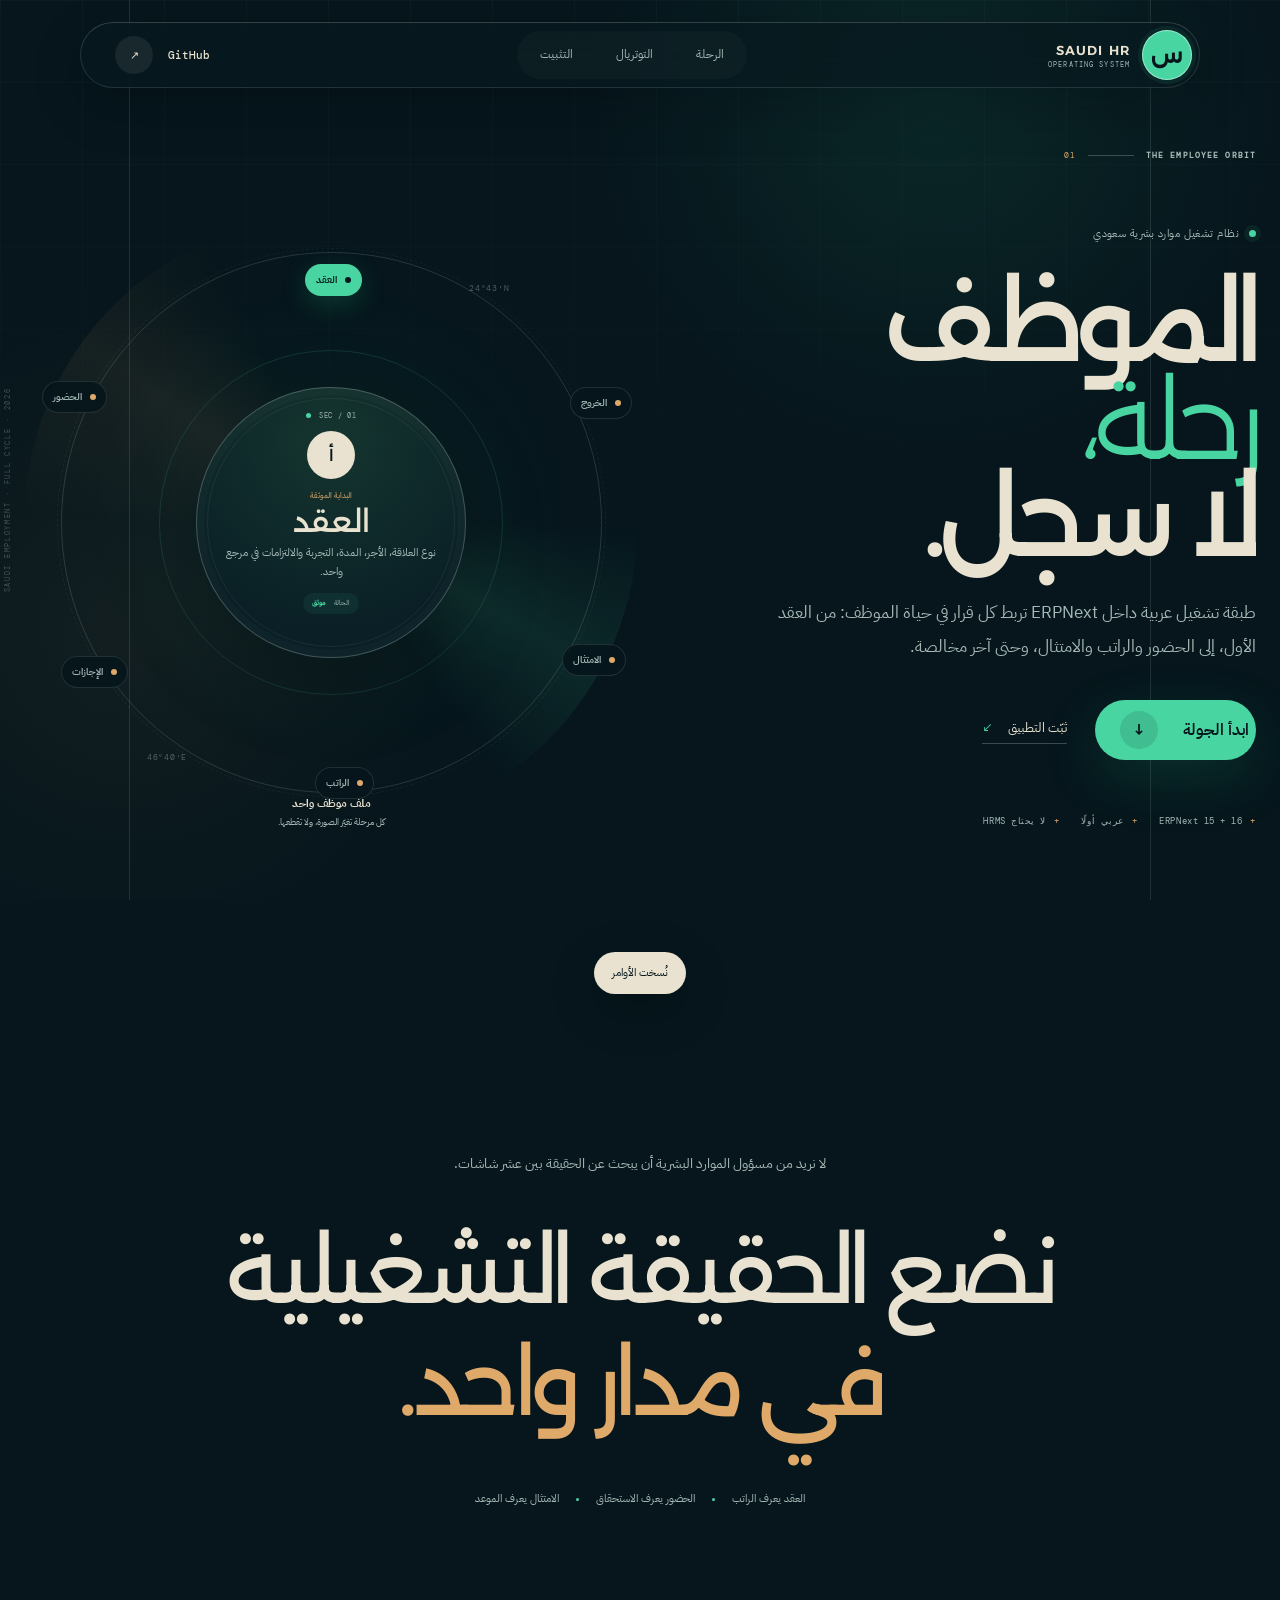
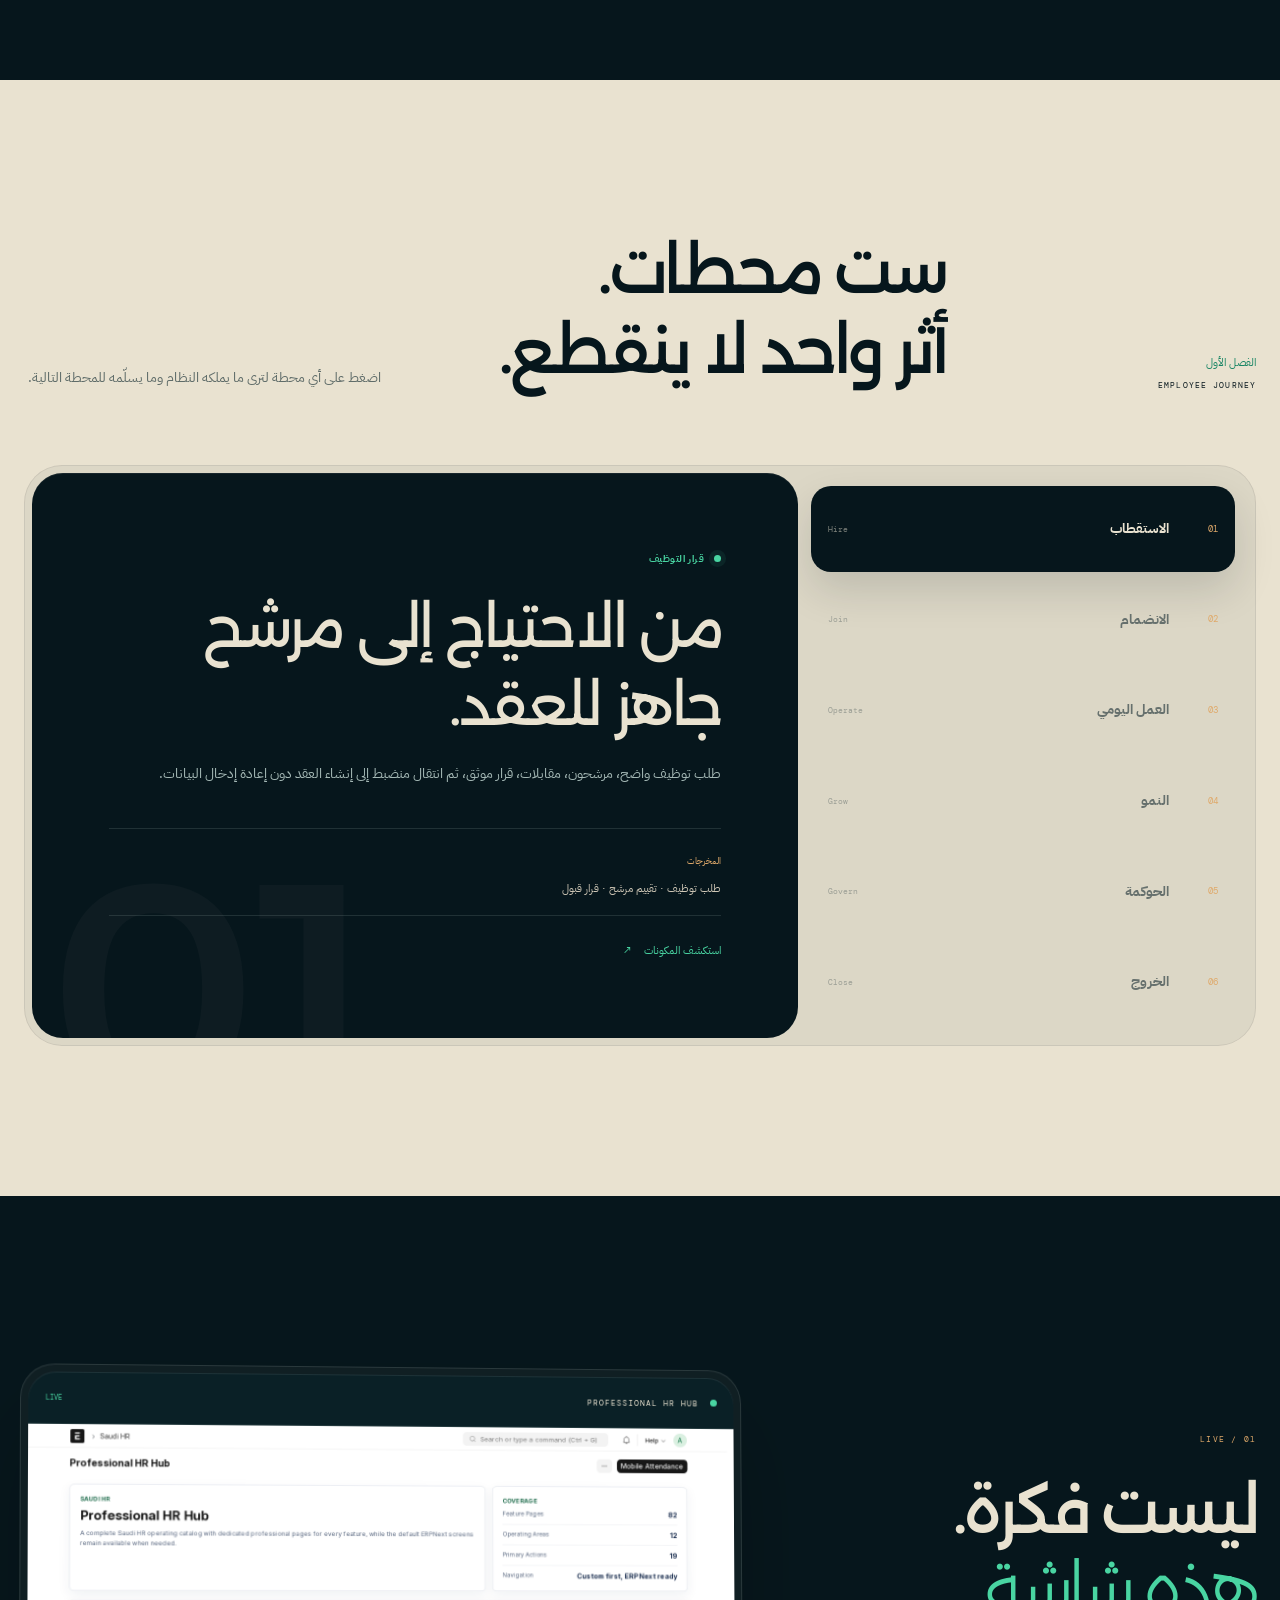
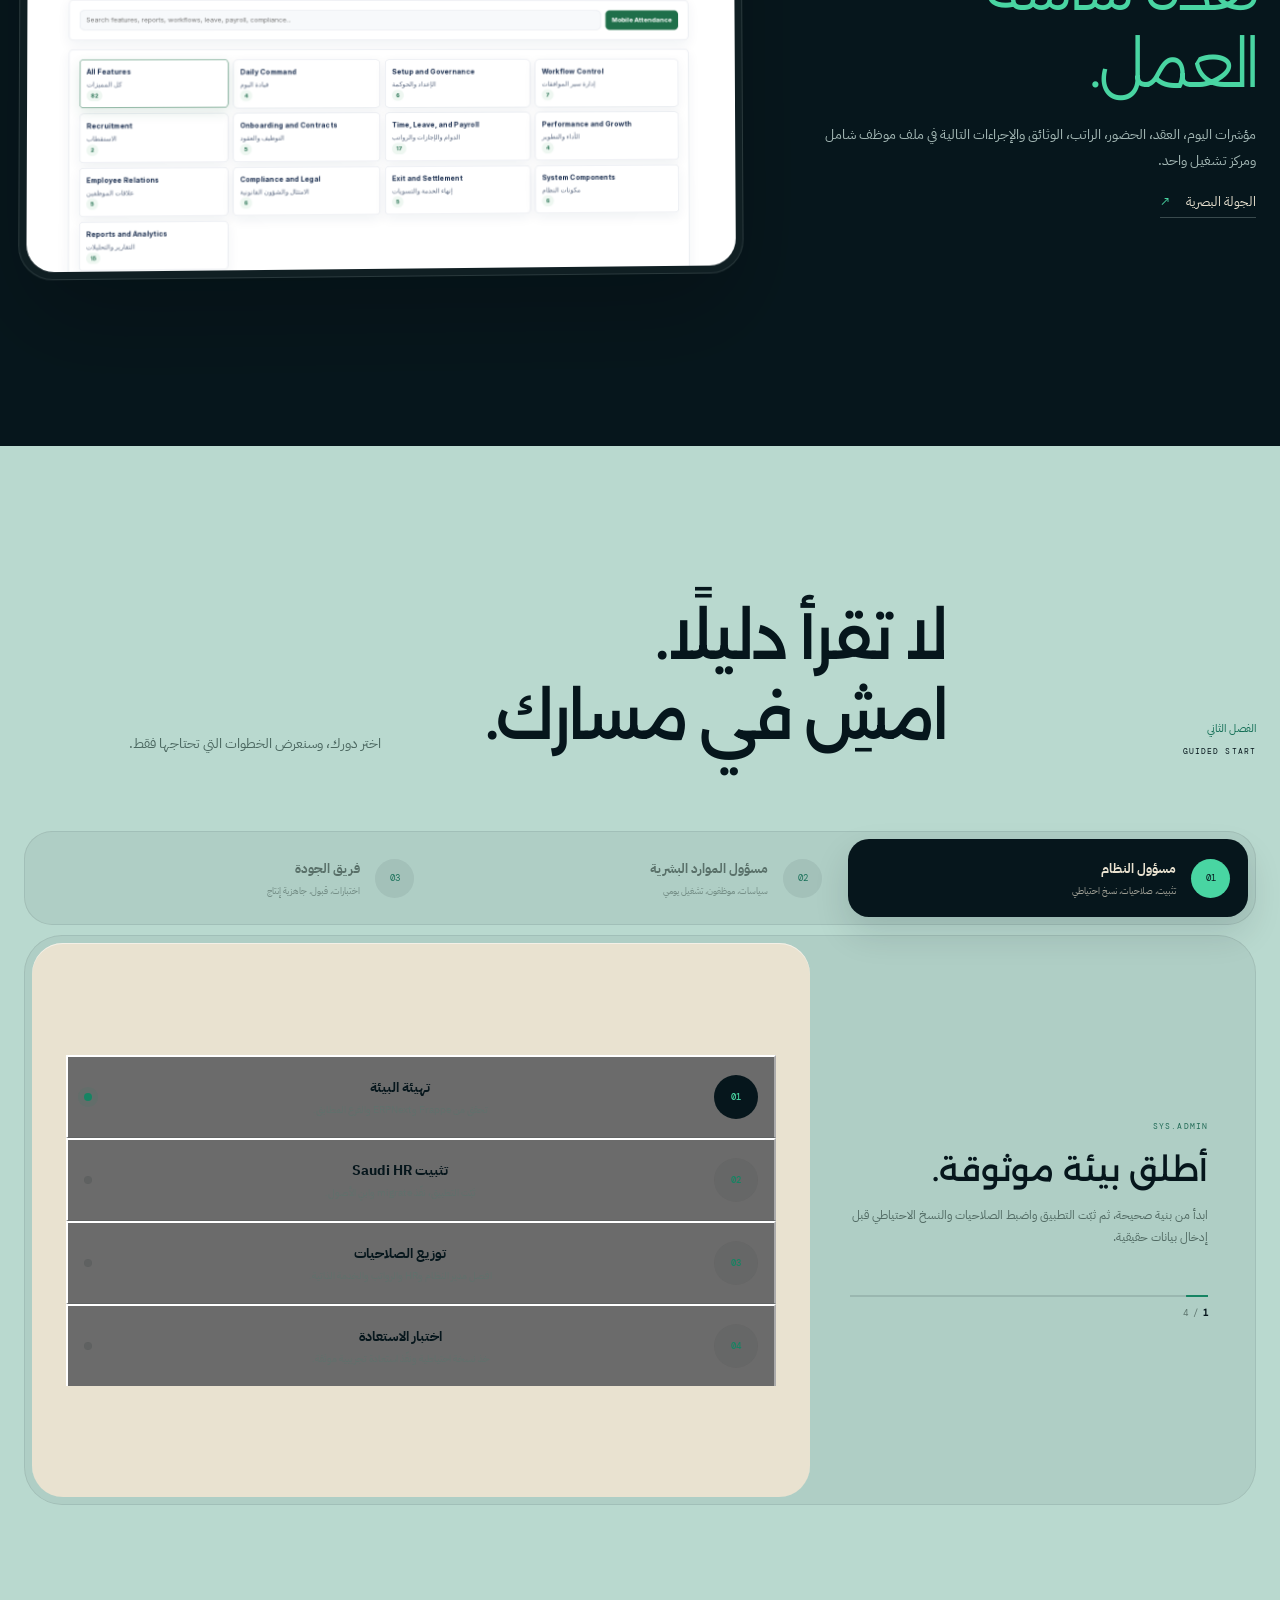
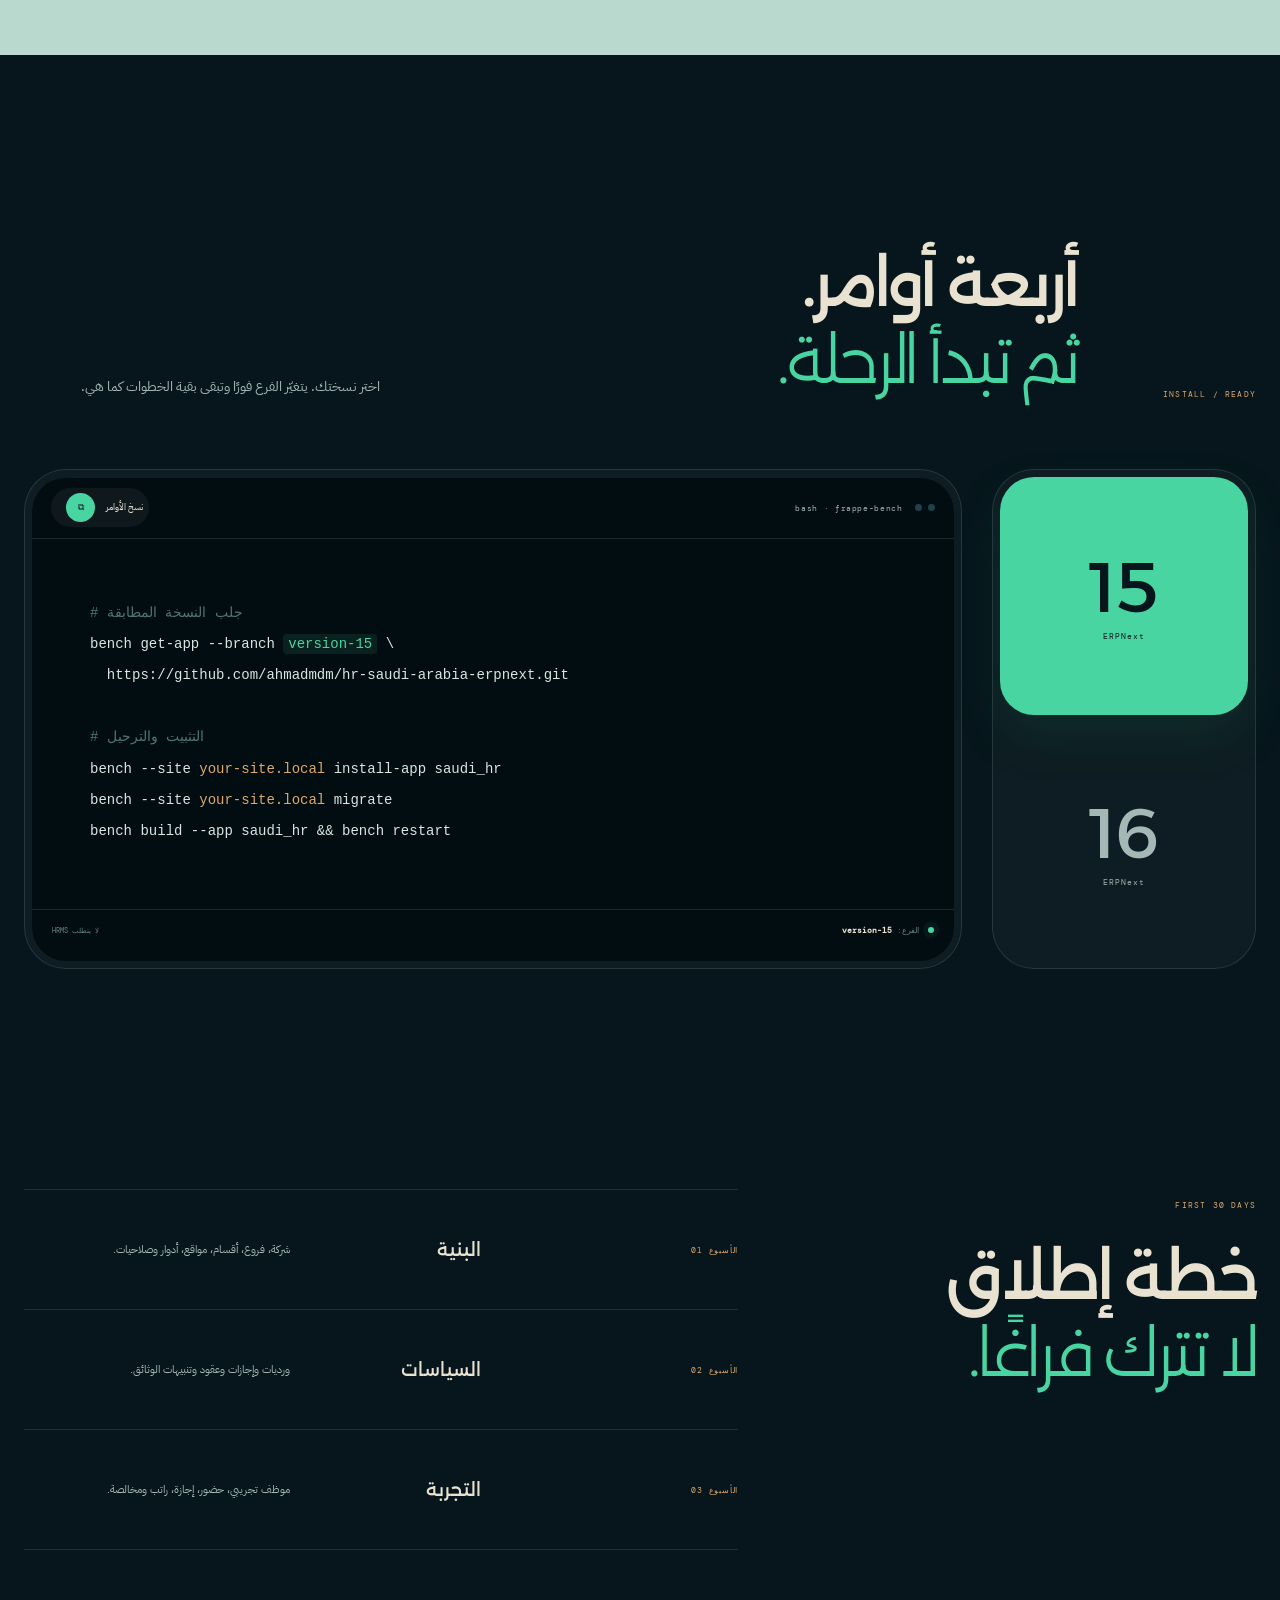
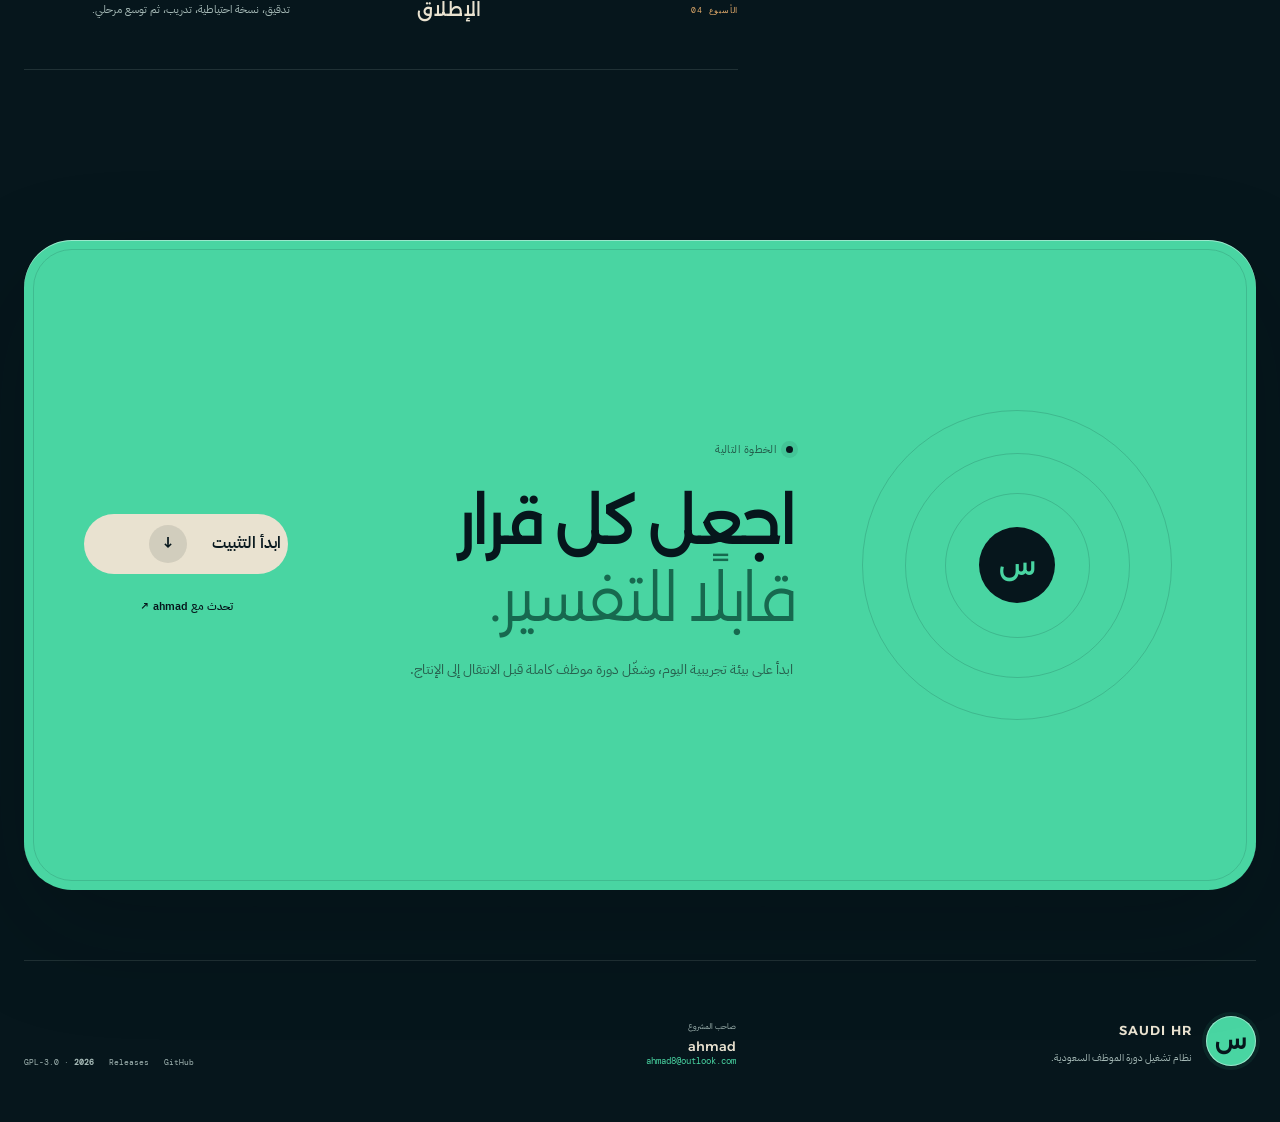
==== commit eb415f0a: "docs: reimagine Saudi HR around the employee orbit" ====
--- a/docs/index.html
+++ b/docs/index.html
@@ -1,214 +1,190 @@
 <!doctype html>
-<html lang="ar" dir="rtl" data-theme="dark">
+<html lang="ar" dir="rtl">
 <head>
   <meta charset="utf-8">
-  <meta name="viewport" content="width=device-width, initial-scale=1">
-  <meta name="theme-color" content="#071d18">
-  <meta name="description" content="الدليل التفاعلي لتثبيت وإعداد وتشغيل Saudi HR على ERPNext v15 وv16.">
-  <meta property="og:title" content="Saudi HR — دليل التشغيل السعودي">
-  <meta property="og:description" content="من التثبيت إلى أول دورة موارد بشرية مكتملة، بدليل عربي تفاعلي.">
+  <meta name="viewport" content="width=device-width,initial-scale=1">
+  <meta name="theme-color" content="#06161c">
+  <meta name="description" content="Saudi HR — دورة الموظف والامتثال السعودي داخل ERPNext، من أول عقد إلى آخر مخالصة.">
+  <meta property="og:title" content="Saudi HR — الموظف رحلة، لا سجل">
+  <meta property="og:description" content="الدليل التفاعلي لتثبيت وتشغيل Saudi HR على ERPNext 15 و16.">
   <meta property="og:image" content="https://ahmadmdm.github.io/hr-saudi-arabia-erpnext/images/social-preview.png">
-  <meta property="og:type" content="website">
-  <title>Saudi HR — دليل التشغيل السعودي</title>
+  <title>Saudi HR — الموظف رحلة، لا سجل</title>
   <link rel="preconnect" href="https://fonts.googleapis.com">
   <link rel="preconnect" href="https://fonts.gstatic.com" crossorigin>
-  <link href="https://fonts.googleapis.com/css2?family=IBM+Plex+Sans+Arabic:wght@300;400;500;600;700&family=Manrope:wght@500;600;700&display=swap" rel="stylesheet">
+  <link href="https://fonts.googleapis.com/css2?family=Alexandria:wght@300;400;500;600;700&family=DM+Mono:wght@300;400;500&family=IBM+Plex+Sans+Arabic:wght@300;400;500;600&display=swap" rel="stylesheet">
   <link rel="stylesheet" href="styles.css">
   <script src="app.js" defer></script>
 </head>
 <body>
-  <a class="skip-link" href="#main">تجاوز إلى المحتوى</a>
-  <div class="ambient ambient--one" aria-hidden="true"></div>
-  <div class="ambient ambient--two" aria-hidden="true"></div>
+  <a class="skip" href="#content">انتقل إلى المحتوى</a>
+  <div class="grain" aria-hidden="true"></div>
+  <div class="page-line page-line--a" aria-hidden="true"></div>
+  <div class="page-line page-line--b" aria-hidden="true"></div>
 
-  <header class="site-header" data-header>
-    <a class="brand" href="#top" aria-label="Saudi HR — الصفحة الرئيسية">
-      <span class="brand__mark" aria-hidden="true">س</span>
-      <span><b>Saudi HR</b><small>دليل التشغيل السعودي</small></span>
-    </a>
-    <nav class="desktop-nav" aria-label="التنقل الرئيسي">
-      <a href="#tour">الجولة</a>
-      <a href="#capabilities">القدرات</a>
-      <a href="#install">التثبيت</a>
-      <a href="#launch">الإطلاق</a>
-    </nav>
-    <div class="header-actions">
-      <button class="icon-button" type="button" data-theme-toggle aria-label="تبديل المظهر" title="تبديل المظهر">
-        <span data-theme-icon aria-hidden="true">☼</span>
-      </button>
-      <a class="button button--compact button--ghost" href="https://github.com/ahmadmdm/hr-saudi-arabia-erpnext" target="_blank" rel="noreferrer">GitHub <span aria-hidden="true">↗</span></a>
-      <button class="menu-button" type="button" data-menu-button aria-expanded="false" aria-controls="mobile-menu" aria-label="فتح القائمة"><span></span><span></span></button>
-    </div>
-    <nav class="mobile-nav" id="mobile-menu" data-mobile-menu aria-label="التنقل على الجوال">
-      <a href="#tour">الجولة</a><a href="#capabilities">القدرات</a><a href="#install">التثبيت</a><a href="#launch">الإطلاق</a>
+  <header class="nav-shell">
+    <nav class="nav" aria-label="التنقل الرئيسي">
+      <a class="wordmark" href="#top" aria-label="Saudi HR — البداية">
+        <span class="wordmark__seal">س</span>
+        <span><b>SAUDI HR</b><small>OPERATING SYSTEM</small></span>
+      </a>
+      <div class="nav__links">
+        <a href="#journey">الرحلة</a>
+        <a href="#tutorial">التوتريال</a>
+        <a href="#install">التثبيت</a>
+      </div>
+      <a class="nav__github" href="https://github.com/ahmadmdm/hr-saudi-arabia-erpnext" target="_blank" rel="noreferrer"><span>GitHub</span><i>↗</i></a>
+      <button class="menu-toggle" type="button" aria-label="فتح القائمة" aria-expanded="false" data-menu-toggle><i></i><i></i></button>
     </nav>
   </header>
 
-  <main id="main">
-    <section class="hero section" id="top">
-      <div class="hero__copy reveal">
-        <div class="eyebrow"><span class="pulse" aria-hidden="true"></span> طبقة تشغيل موارد بشرية للمنشآت السعودية</div>
-        <h1>كل رحلة الموظف.<br><em>بوصلة امتثال واحدة.</em></h1>
-        <p class="hero__lead">من أول عقد إلى آخر مخالصة، يدير Saudi HR الحضور والإجازات والرواتب والوثائق والالتزامات السعودية داخل ERPNext — بتجربة عربية عملية وقابلة للتدقيق.</p>
+  <div class="menu-overlay" data-menu-overlay aria-hidden="true">
+    <div class="menu-overlay__links"><a href="#journey">الرحلة</a><a href="#tutorial">التوتريال</a><a href="#install">التثبيت</a><a href="https://github.com/ahmadmdm/hr-saudi-arabia-erpnext">GitHub</a></div>
+    <p>الموظف رحلة، لا سجل.</p>
+  </div>
+
+  <main id="content">
+    <section class="hero" id="top">
+      <div class="hero__index" aria-hidden="true"><span>01</span><i></i><b>THE EMPLOYEE ORBIT</b></div>
+      <div class="hero__copy intro">
+        <p class="micro-label"><span></span> نظام تشغيل موارد بشرية سعودي</p>
+        <h1>الموظف<br><em>رحلة،</em><br>لا سجل.</h1>
+        <p class="hero__lead">طبقة تشغيل عربية داخل ERPNext تربط كل قرار في حياة الموظف: من العقد الأول، إلى الحضور والراتب والامتثال، وحتى آخر مخالصة.</p>
         <div class="hero__actions">
-          <a class="button button--primary" href="#install">ابدأ التثبيت <span aria-hidden="true">←</span></a>
-          <a class="button button--secondary" href="#tour">شاهد الجولة</a>
+          <a class="kinetic-button kinetic-button--jade" href="#tutorial"><span>ابدأ الجولة</span><i>↓</i></a>
+          <a class="quiet-link" href="#install">ثبّت التطبيق <span>↙</span></a>
         </div>
-        <div class="compatibility" aria-label="التوافق">
-          <span>متوافق مع</span><b>ERPNext 15</b><i></i><b>ERPNext 16</b><i></i><b>بدون HRMS</b>
-        </div>
+        <div class="hero__meta"><span>ERPNext 15 + 16</span><span>عربي أولًا</span><span>لا يحتاج HRMS</span></div>
       </div>
 
-      <div class="command-card reveal" aria-label="ملخص حالة النظام">
-        <div class="command-card__top"><span>مركز القيادة</span><span class="live"><i></i> جاهز للعمل</span></div>
-        <div class="score-ring" aria-label="اكتمال مسار التشغيل 92 بالمئة">
-          <svg viewBox="0 0 120 120" role="img" aria-hidden="true"><circle class="ring-base" cx="60" cy="60" r="51"></circle><circle class="ring-value" cx="60" cy="60" r="51"></circle></svg>
-          <div><strong>92</strong><small>%</small><span>اكتمال المسار</span></div>
+      <div class="orbit-stage intro" data-orbit-stage>
+        <div class="orbit-stage__halo" aria-hidden="true"></div>
+        <div class="orbit orbit--outer" aria-hidden="true"></div>
+        <div class="orbit orbit--inner" aria-hidden="true"></div>
+        <span class="coordinate coordinate--x" aria-hidden="true">24°43′N</span>
+        <span class="coordinate coordinate--y" aria-hidden="true">46°40′E</span>
+
+        <button class="orbit-node orbit-node--1 is-active" type="button" data-orbit-node="contract" aria-pressed="true"><i></i><span>العقد</span></button>
+        <button class="orbit-node orbit-node--2" type="button" data-orbit-node="attendance" aria-pressed="false"><i></i><span>الحضور</span></button>
+        <button class="orbit-node orbit-node--3" type="button" data-orbit-node="leave" aria-pressed="false"><i></i><span>الإجازات</span></button>
+        <button class="orbit-node orbit-node--4" type="button" data-orbit-node="payroll" aria-pressed="false"><i></i><span>الراتب</span></button>
+        <button class="orbit-node orbit-node--5" type="button" data-orbit-node="compliance" aria-pressed="false"><i></i><span>الامتثال</span></button>
+        <button class="orbit-node orbit-node--6" type="button" data-orbit-node="exit" aria-pressed="false"><i></i><span>الخروج</span></button>
+
+        <div class="employee-core" aria-live="polite">
+          <div class="employee-core__top"><span data-orbit-code>SEC / 01</span><i></i></div>
+          <div class="employee-core__avatar">أ</div>
+          <small data-orbit-kicker>البداية الموثقة</small>
+          <h2 data-orbit-title>العقد</h2>
+          <p data-orbit-copy>نوع العلاقة، الأجر، المدة، التجربة والالتزامات في مرجع واحد.</p>
+          <div class="employee-core__status"><span>الحالة</span><b data-orbit-status>موثق</b></div>
         </div>
-        <div class="status-list">
-          <div><span class="status-dot status-dot--good"></span><p><b>العقود والملفات</b><small>مترابطة وقابلة للمراجعة</small></p><strong>نشط</strong></div>
-          <div><span class="status-dot status-dot--good"></span><p><b>الحضور والإجازات</b><small>سياسات حسب الموظف والقسم</small></p><strong>نشط</strong></div>
-          <div><span class="status-dot status-dot--warn"></span><p><b>الربط الحكومي</b><small>يتطلب بيانات اعتماد معتمدة</small></p><strong>إعداد</strong></div>
+
+        <div class="orbit-caption"><b>ملف موظف واحد</b><span>كل مرحلة تغيّر الصورة، ولا تقطعها.</span></div>
+      </div>
+      <p class="hero__vertical" aria-hidden="true">SAUDI EMPLOYMENT · FULL CYCLE · 2026</p>
+    </section>
+
+    <section class="manifesto reveal" aria-label="رسالة المنتج">
+      <p>لا نريد من مسؤول الموارد البشرية أن يبحث عن الحقيقة بين عشر شاشات.</p>
+      <h2>نضع الحقيقة التشغيلية<br><em>في مدار واحد.</em></h2>
+      <div class="manifesto__foot"><span>العقد يعرف الراتب</span><i></i><span>الحضور يعرف الاستحقاق</span><i></i><span>الامتثال يعرف الموعد</span></div>
+    </section>
+
+    <section class="journey" id="journey">
+      <header class="chapter-heading reveal"><div><span>الفصل الأول</span><small>EMPLOYEE JOURNEY</small></div><h2>ست محطات.<br>أثر واحد لا ينقطع.</h2><p>اضغط على أي محطة لترى ما يملكه النظام وما يسلّمه للمحطة التالية.</p></header>
+      <div class="journey-ledger reveal">
+        <div class="journey-ledger__rail" role="tablist" aria-label="محطات رحلة الموظف">
+          <button role="tab" aria-selected="true" data-journey="hire"><span>01</span><b>الاستقطاب</b><small>Hire</small></button>
+          <button role="tab" aria-selected="false" data-journey="join"><span>02</span><b>الانضمام</b><small>Join</small></button>
+          <button role="tab" aria-selected="false" data-journey="work"><span>03</span><b>العمل اليومي</b><small>Operate</small></button>
+          <button role="tab" aria-selected="false" data-journey="grow"><span>04</span><b>النمو</b><small>Grow</small></button>
+          <button role="tab" aria-selected="false" data-journey="govern"><span>05</span><b>الحوكمة</b><small>Govern</small></button>
+          <button role="tab" aria-selected="false" data-journey="close"><span>06</span><b>الخروج</b><small>Close</small></button>
         </div>
-        <div class="route-rail" aria-label="مسار الجهات الحكومية"><span>قوى</span><i></i><span>GOSI</span><i></i><span>مدد</span><i></i><span>مقيم</span></div>
+        <div class="journey-ledger__panel" role="tabpanel">
+          <div class="ledger-watermark" data-journey-number>01</div>
+          <p class="micro-label"><span></span><b data-journey-label>قرار التوظيف</b></p>
+          <h3 data-journey-title>من الاحتياج إلى مرشح جاهز للعقد.</h3>
+          <p data-journey-copy>طلب توظيف واضح، مرشحون، مقابلات، قرار موثق، ثم انتقال منضبط إلى إنشاء العقد دون إعادة إدخال البيانات.</p>
+          <div class="ledger-output"><small>المخرجات</small><p data-journey-output>طلب توظيف · تقييم مرشح · قرار قبول</p></div>
+          <a data-journey-link href="https://github.com/ahmadmdm/hr-saudi-arabia-erpnext#مدار-الموظف">استكشف المكونات <i>↗</i></a>
+        </div>
       </div>
     </section>
 
-    <section class="trust-strip" aria-label="أبرز مزايا النظام">
-      <div><strong>7</strong><span>مسارات تشغيل مترابطة</span></div>
-      <div><strong>RTL</strong><span>تجربة عربية أصلية</span></div>
-      <div><strong>24/7</strong><span>تنبيهات ومهام مجدولة</span></div>
-      <div><strong>GPL</strong><span>مفتوح المصدر</span></div>
-    </section>
-
-    <section class="section tour" id="tour">
-      <div class="section-heading reveal">
-        <div><span class="kicker">01 — الجولة</span><h2>شاشة تعرف ما يحتاجه فريقك <em>الآن.</em></h2></div>
-        <p>مركز تشغيل يقدّم الأولويات قبل القوائم: حالة اليوم، الإجراءات المتأخرة، الوثائق القريبة من الانتهاء، والانتقال المباشر للعمل.</p>
-      </div>
-      <figure class="product-frame reveal">
-        <div class="browser-bar"><span></span><span></span><span></span><p>professional-hr-hub</p><b>آمن</b></div>
-        <img src="images/professional-hr-hub-desktop.png" alt="واجهة مركز الموارد البشرية الاحترافي في Saudi HR" loading="lazy">
-        <figcaption><span>واجهة تشغيل فعلية</span><p>مصممة للقرار اليومي، وليست مجرد لوحة أرقام.</p></figcaption>
-      </figure>
-    </section>
-
-    <section class="section capabilities" id="capabilities">
-      <div class="section-heading reveal">
-        <div><span class="kicker">02 — المنظومة</span><h2>سبعة مسارات. <em>سجل موظف واحد.</em></h2></div>
-        <p>كل إجراء يترك أثرًا قابلًا للمراجعة، وكل مرحلة تتصل بما قبلها وما بعدها دون تكرار البيانات.</p>
-      </div>
-      <div class="capability-grid">
-        <article class="capability-card capability-card--wide reveal"><span class="card-index">01</span><div class="card-icon" aria-hidden="true">ملف</div><h3>ملف الموظف الشامل</h3><p>الهوية والوظيفة والعقد والوثائق والحضور والإجازات والراتب والخروج في منظور تشغيلي موحد.</p><ul><li>وصول محكوم بالصلاحيات</li><li>تنبيهات الوثائق</li><li>سجل الإجراءات التالية</li></ul></article>
-        <article class="capability-card reveal"><span class="card-index">02</span><div class="card-icon" aria-hidden="true">عقد</div><h3>التوظيف والعقود</h3><p>من الطلب والمرشح إلى العقد والتهيئة وفترة التجربة.</p></article>
-        <article class="capability-card reveal"><span class="card-index">03</span><div class="card-icon" aria-hidden="true">وقت</div><h3>الحضور والورديات</h3><p>تسجيل يومي وشهري، مواقع حضور، غياب، وعمل مرن.</p></article>
-        <article class="capability-card reveal"><span class="card-index">04</span><div class="card-icon" aria-hidden="true">إجازة</div><h3>سياسات الإجازات</h3><p>استحقاقات سنوية ومرضية وخاصة، تُخصص لقسم أو موظف.</p></article>
-        <article class="capability-card reveal"><span class="card-index">05</span><div class="card-icon" aria-hidden="true">راتب</div><h3>الرواتب والالتزامات</h3><p>رواتب شهرية، GOSI، WPS، نطاقات، قروض وتسويات.</p></article>
-        <article class="capability-card reveal"><span class="card-index">06</span><div class="card-icon" aria-hidden="true">درع</div><h3>الامتثال والعلاقات</h3><p>سياسات وإقرارات وتحقيقات وتظلمات وتفتيش بأدلة.</p></article>
-        <article class="capability-card capability-card--accent reveal"><span class="card-index">07</span><div class="card-icon" aria-hidden="true">ختام</div><h3>الخروج ونهاية الخدمة</h3><p>إنهاء وإخلاء ومقابلة ومخالصة وEOSB ضمن مهلة واضحة.</p><a href="#launch">اطّلع على دورة التشغيل <span aria-hidden="true">←</span></a></article>
+    <section class="proof reveal" aria-label="واجهة المنتج الفعلية">
+      <div class="proof__copy"><span class="chapter-no">LIVE / 01</span><h2>ليست فكرة.<br><em>هذه شاشة العمل.</em></h2><p>مؤشرات اليوم، العقد، الحضور، الراتب، الوثائق والإجراءات التالية في ملف موظف شامل ومركز تشغيل واحد.</p><a class="quiet-link" href="https://github.com/ahmadmdm/hr-saudi-arabia-erpnext/blob/version-15/docs/visual-tour.md">الجولة البصرية <span>↗</span></a></div>
+      <div class="machine-frame">
+        <div class="machine-frame__rim">
+          <div class="machine-frame__bar"><i></i><span>PROFESSIONAL HR HUB</span><b>LIVE</b></div>
+          <div class="machine-frame__screen"><img src="images/professional-hr-hub-desktop.png" alt="مركز الموارد البشرية الاحترافي في Saudi HR" loading="lazy"></div>
+        </div>
       </div>
     </section>
 
-    <section class="section lifecycle">
-      <div class="section-heading section-heading--compact reveal"><div><span class="kicker">03 — الرحلة</span><h2>من المرشح إلى الأثر <em>الموثق.</em></h2></div></div>
-      <ol class="lifecycle-rail">
-        <li class="reveal"><span>01</span><div><b>جذب وتوظيف</b><small>طلب، مرشح، مقابلة</small></div></li>
-        <li class="reveal"><span>02</span><div><b>تعاقد وانضمام</b><small>عقد، وثائق، تهيئة</small></div></li>
-        <li class="reveal"><span>03</span><div><b>تشغيل يومي</b><small>حضور، إجازة، راتب</small></div></li>
-        <li class="reveal"><span>04</span><div><b>نمو وعلاقات</b><small>أداء، ترقية، تظلم</small></div></li>
-        <li class="reveal"><span>05</span><div><b>خروج منضبط</b><small>إخلاء، EOSB، إغلاق</small></div></li>
+    <section class="tutorial" id="tutorial">
+      <header class="chapter-heading chapter-heading--light reveal"><div><span>الفصل الثاني</span><small>GUIDED START</small></div><h2>لا تقرأ دليلًا.<br>امشِ في مسارك.</h2><p>اختر دورك، وسنعرض الخطوات التي تحتاجها فقط.</p></header>
+
+      <div class="role-switch reveal" role="tablist" aria-label="اختر دورك">
+        <button role="tab" aria-selected="true" data-role="admin"><i>01</i><span><b>مسؤول النظام</b><small>تثبيت، صلاحيات، نسخ احتياطي</small></span></button>
+        <button role="tab" aria-selected="false" data-role="hr"><i>02</i><span><b>مسؤول الموارد البشرية</b><small>سياسات، موظفون، تشغيل يومي</small></span></button>
+        <button role="tab" aria-selected="false" data-role="quality"><i>03</i><span><b>فريق الجودة</b><small>اختبارات، قبول، جاهزية إنتاج</small></span></button>
+      </div>
+
+      <div class="tutorial-board reveal">
+        <aside class="tutorial-board__aside"><span data-role-code>SYS.ADMIN</span><h3 data-role-heading>أطلق بيئة موثوقة.</h3><p data-role-intro>ابدأ من بنية صحيحة، ثم ثبّت التطبيق واضبط الصلاحيات والنسخ الاحتياطي قبل إدخال بيانات حقيقية.</p><div class="tutorial-progress"><i data-role-progress></i></div><small><b data-role-step-current>1</b> / <span data-role-step-total>4</span></small></aside>
+        <div class="tutorial-board__steps" data-role-steps></div>
+      </div>
+    </section>
+
+    <section class="install" id="install">
+      <div class="install__header reveal"><span class="chapter-no">INSTALL / READY</span><h2>أربعة أوامر.<br><em>ثم تبدأ الرحلة.</em></h2><p>اختر نسختك. يتغيّر الفرع فورًا وتبقى بقية الخطوات كما هي.</p></div>
+      <div class="install__body reveal">
+        <div class="version-dial" role="group" aria-label="إصدار ERPNext">
+          <button class="is-active" type="button" data-version="15" aria-pressed="true"><span>15</span><small>ERPNext</small></button>
+          <button type="button" data-version="16" aria-pressed="false"><span>16</span><small>ERPNext</small></button>
+          <i data-version-indicator></i>
+        </div>
+        <div class="code-shell">
+          <div class="code-shell__rim">
+            <div class="code-shell__top"><span><i></i><i></i></span><b>bash · frappe-bench</b><button type="button" data-copy><span>نسخ الأوامر</span><i>⧉</i></button></div>
+            <pre><code data-install-code><span># جلب النسخة المطابقة</span>
+bench get-app --branch <mark data-branch>version-15</mark> \
+  https://github.com/ahmadmdm/hr-saudi-arabia-erpnext.git
+
+<span># التثبيت والترحيل</span>
+bench --site <b>your-site.local</b> install-app saudi_hr
+bench --site <b>your-site.local</b> migrate
+bench build --app saudi_hr && bench restart</code></pre>
+            <div class="code-shell__status"><i></i><span>الفرع: <b data-branch-label>version-15</b></span><small>لا يتطلب HRMS</small></div>
+          </div>
+        </div>
+      </div>
+    </section>
+
+    <section class="launch-sequence reveal">
+      <div class="launch-sequence__title"><span class="chapter-no">FIRST 30 DAYS</span><h2>خطة إطلاق<br><em>لا تترك فراغًا.</em></h2></div>
+      <ol>
+        <li><span>الأسبوع 01</span><b>البنية</b><p>شركة، فروع، أقسام، مواقع، أدوار وصلاحيات.</p></li>
+        <li><span>الأسبوع 02</span><b>السياسات</b><p>ورديات وإجازات وعقود وتنبيهات الوثائق.</p></li>
+        <li><span>الأسبوع 03</span><b>التجربة</b><p>موظف تجريبي، حضور، إجازة، راتب ومخالصة.</p></li>
+        <li><span>الأسبوع 04</span><b>الإطلاق</b><p>تدقيق، نسخة احتياطية، تدريب، ثم توسع مرحلي.</p></li>
       </ol>
     </section>
 
-    <section class="section install" id="install">
-      <div class="install__intro reveal">
-        <span class="kicker">04 — التثبيت</span>
-        <h2>من المستودع إلى أول شاشة <em>بوضوح.</em></h2>
-        <p>اختر إصدار ERPNext لديك. سنضبط الفرع والأوامر تلقائيًا، ثم اتبع الخطوات بالترتيب.</p>
-        <div class="version-switch" role="group" aria-label="اختر إصدار ERPNext">
-          <button type="button" data-version="15" class="is-active" aria-pressed="true"><span>ERPNext</span><b>v15</b></button>
-          <button type="button" data-version="16" aria-pressed="false"><span>ERPNext</span><b>v16</b></button>
-        </div>
-        <div class="requirements">
-          <p><span>✓</span> Bench وFrappe/ERPNext مثبتة</p><p><span>✓</span> Python 3.10 أو أحدث</p><p><span>✓</span> صلاحية إدارة الموقع</p>
-        </div>
-      </div>
-      <div class="terminal reveal" aria-label="أوامر التثبيت">
-        <div class="terminal__bar"><span><i></i><i></i><i></i></span><b>~/frappe-bench</b><button type="button" data-copy-all>نسخ الكل</button></div>
-        <pre><code data-install-code><span class="comment"># 1 — جلب الفرع المتوافق</span>
-bench get-app --branch <mark data-branch>version-15</mark> \
-  https://github.com/ahmadmdm/hr-saudi-arabia-erpnext.git
-
-<span class="comment"># 2 — تثبيت التطبيق على موقعك</span>
-bench --site <span class="variable">your-site.local</span> install-app saudi_hr
-
-<span class="comment"># 3 — الترحيل وتحديث الأصول</span>
-bench --site <span class="variable">your-site.local</span> migrate
-bench build --app saudi_hr
-bench clear-cache
-bench restart</code></pre>
-        <div class="terminal__footer"><span class="terminal-status">●</span><p>الفرع المختار: <b data-selected-branch>version-15</b></p><span>لا يتطلب HRMS</span></div>
-      </div>
-    </section>
-
-    <section class="section launch" id="launch">
-      <div class="section-heading reveal">
-        <div><span class="kicker">05 — أول دورة كاملة</span><h2>شغّل تجربة صغيرة، ثم <em>وسّع بثقة.</em></h2></div>
-        <p>ابدأ بموظف تجريبي ومجموعة بيانات معزولة. لا تنتقل للإنتاج قبل إكمال نقاط التحقق الست.</p>
-      </div>
-      <div class="launch-grid">
-        <ol class="steps">
-          <li class="reveal"><span>1</span><div><h3>ثبّت وتحقق</h3><p>نفّذ الترحيل، امسح الذاكرة المؤقتة، وتأكد من ظهور مساحة Saudi HR.</p><code>/app/saudi-hr</code></div></li>
-          <li class="reveal"><span>2</span><div><h3>اضبط الهيكل</h3><p>راجع الشركة والفروع والأقسام والمواقع والأدوار قبل استيراد الموظفين.</p></div></li>
-          <li class="reveal"><span>3</span><div><h3>ابنِ السياسات</h3><p>أنشئ الورديات وسياسة الإجازة العامة، ثم خصّص الاستثناءات حسب القسم أو الموظف.</p></div></li>
-          <li class="reveal"><span>4</span><div><h3>أكمل ملفًا تجريبيًا</h3><p>أضف موظفًا وعقدًا ووثائق وتواريخ صلاحية، وراجع الصلاحيات من حساب HR تجريبي.</p></div></li>
-          <li class="reveal"><span>5</span><div><h3>شغّل دورة فعلية</h3><p>سجّل حضورًا، اطلب إجازة، نفّذ الموافقة، واحسب راتب شهر تجريبي.</p></div></li>
-          <li class="reveal"><span>6</span><div><h3>راجع قبل الإطلاق</h3><p>افحص التنبيهات والتقارير وملفات GOSI/WPS، وخذ نسخة احتياطية موثقة.</p></div></li>
-        </ol>
-        <aside class="checklist reveal">
-          <div class="checklist__head"><span>قائمة جاهزية الإنتاج</span><b data-progress-label>0 / 6</b></div>
-          <div class="progress"><i data-progress></i></div>
-          <label><input type="checkbox" data-check><span></span> نسخة احتياطية واختبار استعادة</label>
-          <label><input type="checkbox" data-check><span></span> مراجعة الأدوار وصلاحيات الرواتب</label>
-          <label><input type="checkbox" data-check><span></span> سياسة إجازة افتراضية ومخصصة</label>
-          <label><input type="checkbox" data-check><span></span> دورة حضور وإجازة تجريبية ناجحة</label>
-          <label><input type="checkbox" data-check><span></span> دورة راتب وتسوية تجريبية</label>
-          <label><input type="checkbox" data-check><span></span> مراجعة قانونية لسياسات المنشأة</label>
-          <p>تُحفظ هذه القائمة على جهازك فقط.</p>
-        </aside>
-      </div>
-    </section>
-
-    <section class="section paths">
-      <div class="section-heading section-heading--compact reveal"><div><span class="kicker">06 — أين تبدأ؟</span><h2>مسار واضح لكل <em>دور.</em></h2></div></div>
-      <div class="path-grid">
-        <a class="path-card reveal" href="https://github.com/ahmadmdm/hr-saudi-arabia-erpnext/blob/version-15/docs/deployment.md"><span>مسؤول النظام</span><h3>التثبيت والنشر والصلاحيات</h3><p>من متطلبات الخادم إلى النسخ الاحتياطي والجاهزية.</p><b>دليل النشر ←</b></a>
-        <a class="path-card reveal" href="https://github.com/ahmadmdm/hr-saudi-arabia-erpnext/blob/version-15/docs/leave-policy-customization.md"><span>مسؤول الموارد البشرية</span><h3>السياسات والتشغيل اليومي</h3><p>الإجازات المخصصة، العقود، الحضور ودورة الموظف.</p><b>دليل السياسات ←</b></a>
-        <a class="path-card reveal" href="https://github.com/ahmadmdm/hr-saudi-arabia-erpnext/blob/version-15/docs/COMPREHENSIVE_TEST_PLAN.md"><span>فريق الجودة</span><h3>سيناريوهات التحقق</h3><p>اختبارات وظيفية ومنطقية وبصرية قبل الإنتاج.</p><b>خطة الاختبار ←</b></a>
-      </div>
-    </section>
-
-    <section class="section faq">
-      <div class="section-heading section-heading--compact reveal"><div><span class="kicker">07 — أسئلة سريعة</span><h2>قبل أن <em>تبدأ.</em></h2></div></div>
-      <div class="faq-list">
-        <details class="reveal"><summary>هل يحتاج التطبيق إلى HRMS؟ <span>+</span></summary><p>لا. Saudi HR يملك سجلات الحضور والرواتب والإجازات والامتثال السعودية داخليًا، ويعتمد على Frappe وERPNext فقط.</p></details>
-        <details class="reveal"><summary>كيف أختار بين v15 وv16؟ <span>+</span></summary><p>استخدم الفرع المطابق للإصدار الرئيسي المثبت لديك: <code>version-15</code> لـERPNext 15 و<code>version-16</code> لـERPNext 16. لا تخلط بين الفرعين.</p></details>
-        <details class="reveal"><summary>هل الربط مع قوى والتأمينات ومدد ومقيم مباشر؟ <span>+</span></summary><p>يوفر التطبيق نماذج الجاهزية وتجهيز البيانات ومسارات المتابعة. الربط الحي يتطلب بيانات اعتماد ونقاط تكامل وقنوات معتمدة من كل جهة.</p></details>
-        <details class="reveal"><summary>هل يمكن تخصيص الإجازات لقسم أو موظف؟ <span>+</span></summary><p>نعم. أنشئ Saudi Leave Policy ثم استخدم Saudi Leave Policy Assignment. أولوية الموظف أعلى من القسم ثم السياسة الافتراضية، مع الحفاظ على الحدود النظامية الدنيا.</p></details>
-      </div>
-    </section>
-
-    <section class="cta section reveal">
-      <div><span class="kicker">جاهز للخطوة التالية؟</span><h2>حوّل الامتثال من ملفات متفرقة إلى <em>نظام يعمل.</em></h2><p>ابدأ ببيئة تجريبية، اختبر دورة كاملة، ثم أطلق على مراحل.</p></div>
-      <div><a class="button button--light" href="#install">ابدأ الآن <span aria-hidden="true">←</span></a><a class="text-link" href="mailto:ahmad8@outlook.com">تواصل مع ahmad</a></div>
+    <section class="finale reveal">
+      <div class="finale__orbit" aria-hidden="true"><i></i><i></i><i></i><span>س</span></div>
+      <div><p class="micro-label"><span></span> الخطوة التالية</p><h2>اجعل كل قرار<br><em>قابلًا للتفسير.</em></h2><p>ابدأ على بيئة تجريبية اليوم، وشغّل دورة موظف كاملة قبل الانتقال إلى الإنتاج.</p></div>
+      <div class="finale__actions"><a class="kinetic-button kinetic-button--stone" href="#install"><span>ابدأ التثبيت</span><i>↓</i></a><a href="mailto:ahmad8@outlook.com">تحدث مع ahmad <span>↗</span></a></div>
     </section>
   </main>
 
-  <footer class="site-footer">
-    <div class="footer-brand"><span class="brand__mark" aria-hidden="true">س</span><div><b>Saudi HR</b><p>بُني بعناية لفرق الموارد البشرية في المملكة.</p></div></div>
-    <div class="footer-links"><a href="https://github.com/ahmadmdm/hr-saudi-arabia-erpnext">GitHub</a><a href="https://github.com/ahmadmdm/hr-saudi-arabia-erpnext/releases">الإصدارات</a><a href="mailto:ahmad8@outlook.com">ahmad8@outlook.com</a></div>
-    <p class="copyright">صاحب المشروع: <strong>ahmad</strong> · <span data-year></span> · GPL-3.0</p>
+  <footer class="footer">
+    <div class="footer__brand"><span class="wordmark__seal">س</span><div><b>SAUDI HR</b><p>نظام تشغيل دورة الموظف السعودية.</p></div></div>
+    <div class="footer__owner"><small>صاحب المشروع</small><b>ahmad</b><a href="mailto:ahmad8@outlook.com">ahmad8@outlook.com</a></div>
+    <div class="footer__links"><a href="https://github.com/ahmadmdm/hr-saudi-arabia-erpnext">GitHub</a><a href="https://github.com/ahmadmdm/hr-saudi-arabia-erpnext/releases">Releases</a><span>GPL-3.0 · <b data-year></b></span></div>
   </footer>
-  <div class="toast" role="status" aria-live="polite" data-toast>تم نسخ الأوامر</div>
+
+  <div class="toast" data-toast role="status" aria-live="polite">نُسخت الأوامر</div>
 </body>
 </html>
--- a/docs/styles.css
+++ b/docs/styles.css
@@ -1,164 +1,125 @@
 :root {
   color-scheme: dark;
-  --ink: #071d18;
-  --ink-2: #0b2821;
-  --paper: #f3f0e7;
-  --paper-2: #e8e4d8;
-  --emerald: #38d39f;
-  --emerald-dark: #0b6b4f;
-  --gold: #d4ab58;
-  --text: #edf7f2;
-  --muted: #9bb4aa;
-  --line: rgba(186, 220, 207, .16);
-  --card: rgba(14, 48, 39, .62);
-  --shadow: 0 24px 80px rgba(0, 0, 0, .25);
-  --radius: 28px;
-  --ease: cubic-bezier(.2, .8, .2, 1);
-}
-
-html[data-theme="light"] {
-  color-scheme: light;
-  --ink: #f3f0e7;
-  --ink-2: #e7e9df;
-  --paper: #09241d;
-  --paper-2: #15372d;
-  --text: #102b23;
-  --muted: #5e746c;
-  --line: rgba(19, 67, 53, .14);
-  --card: rgba(255, 255, 255, .58);
-  --shadow: 0 24px 80px rgba(24, 54, 44, .12);
+  --night: #06161c;
+  --night-soft: #0b2229;
+  --stone: #e9e2d0;
+  --stone-soft: #cfc7b6;
+  --jade: #49d5a2;
+  --jade-deep: #168463;
+  --copper: #dfa96a;
+  --mist: #a4b8b5;
+  --hairline: rgba(209, 231, 224, .13);
+  --hairline-strong: rgba(209, 231, 224, .25);
+  --ease-heavy: cubic-bezier(.22, .72, 0, 1);
+  --ease-snap: cubic-bezier(.3, 1, .3, 1);
+  --max: 1260px;
 }
 
 * { box-sizing: border-box; }
-html { scroll-behavior: smooth; scroll-padding-top: 100px; }
-body { margin: 0; background: var(--ink); color: var(--text); font-family: "IBM Plex Sans Arabic", sans-serif; line-height: 1.75; overflow-x: hidden; }
-button, a, input { font: inherit; }
+html { scroll-behavior: smooth; scroll-padding-top: 120px; }
+body { margin: 0; overflow-x: hidden; background: var(--night); color: var(--stone); font-family: "IBM Plex Sans Arabic", sans-serif; line-height: 1.8; }
+body::before { content: ""; position: fixed; inset: 0; z-index: -3; background: radial-gradient(circle at 73% 12%, rgba(54, 193, 145, .1), transparent 28%), radial-gradient(circle at 10% 70%, rgba(223, 169, 106, .06), transparent 24%), var(--night); }
+body::after { content: ""; position: fixed; inset: 0; z-index: -2; pointer-events: none; opacity: .24; background-image: linear-gradient(var(--hairline) 1px, transparent 1px), linear-gradient(90deg, var(--hairline) 1px, transparent 1px); background-size: 82px 82px; mask-image: linear-gradient(to bottom, black, transparent 75%); }
+button, a { font: inherit; }
+button { color: inherit; }
 a { color: inherit; text-decoration: none; }
 img { display: block; max-width: 100%; }
-::selection { background: var(--emerald); color: #03110e; }
+::selection { background: var(--jade); color: var(--night); }
+:focus-visible { outline: 2px solid var(--copper); outline-offset: 5px; }
 
-.skip-link { position: fixed; inset: 12px auto auto 12px; z-index: 100; transform: translateY(-160%); background: var(--paper); color: var(--ink); padding: 10px 18px; border-radius: 10px; }
-.skip-link:focus { transform: translateY(0); }
-:focus-visible { outline: 3px solid var(--gold); outline-offset: 4px; }
-.ambient { position: fixed; width: 48vw; aspect-ratio: 1; border-radius: 50%; pointer-events: none; filter: blur(110px); opacity: .12; z-index: -1; }
-.ambient--one { background: var(--emerald); top: -24vw; right: -12vw; }
-.ambient--two { background: var(--gold); bottom: -30vw; left: -20vw; opacity: .08; }
+.skip { position: fixed; z-index: 80; top: 10px; right: 10px; padding: 10px 16px; background: var(--stone); color: var(--night); border-radius: 999px; transform: translateY(-150%); transition: transform .4s var(--ease-heavy); }
+.skip:focus { transform: none; }
+.grain { position: fixed; inset: 0; z-index: 60; opacity: .12; pointer-events: none; background-image: radial-gradient(rgba(233,226,208,.18) .55px, transparent .7px); background-size: 4px 4px; }
+.page-line { position: fixed; z-index: -1; background: var(--hairline); pointer-events: none; }.page-line--a { top: 0; bottom: 0; right: calc((100vw - min(var(--max), calc(100vw - 48px))) / 2 + 8.2%); width: 1px; }.page-line--b { top: 0; bottom: 0; left: calc((100vw - min(var(--max), calc(100vw - 48px))) / 2 + 8.2%); width: 1px; }
 
-.site-header { width: min(1180px, calc(100% - 36px)); min-height: 72px; position: fixed; z-index: 50; top: 16px; left: 50%; transform: translateX(-50%); display: flex; align-items: center; justify-content: space-between; padding: 10px 12px 10px 18px; border: 1px solid var(--line); border-radius: 18px; background: color-mix(in srgb, var(--ink) 82%, transparent); box-shadow: 0 14px 40px rgba(0,0,0,.12); backdrop-filter: blur(18px); transition: .35s var(--ease); }
-.site-header.is-scrolled { top: 8px; box-shadow: 0 16px 50px rgba(0,0,0,.24); }
-.brand { display: flex; align-items: center; gap: 11px; }
-.brand__mark { display: grid; place-items: center; width: 42px; height: 42px; background: var(--emerald); color: #062019; border-radius: 13px 13px 13px 4px; font-size: 22px; font-weight: 700; box-shadow: inset 0 0 0 1px rgba(255,255,255,.35); }
-.brand b { display: block; font-family: Manrope, sans-serif; font-size: 15px; line-height: 1.15; }
-.brand small { display: block; color: var(--muted); font-size: 10px; line-height: 1.5; }
-.desktop-nav { display: flex; gap: 28px; font-size: 14px; color: var(--muted); }
-.desktop-nav a { position: relative; transition: color .25s; }
-.desktop-nav a::after { content: ""; position: absolute; height: 2px; inset: auto 0 -10px; background: var(--emerald); transform: scaleX(0); transition: transform .3s var(--ease); }
-.desktop-nav a:hover, .desktop-nav a.is-active { color: var(--text); }
-.desktop-nav a.is-active::after { transform: scaleX(1); }
-.header-actions { display: flex; align-items: center; gap: 8px; }
-.icon-button, .menu-button { border: 1px solid var(--line); background: transparent; color: var(--text); cursor: pointer; }
-.icon-button { width: 42px; height: 42px; border-radius: 12px; font-size: 18px; }
-.menu-button { display: none; width: 42px; height: 42px; border-radius: 12px; padding: 12px 9px; }
-.menu-button span { display: block; width: 21px; height: 1px; margin: 5px 0; background: currentColor; transition: .3s; }
-.mobile-nav { display: none; }
+.nav-shell { position: fixed; z-index: 40; top: 22px; left: 50%; width: min(1120px, calc(100% - 36px)); transform: translateX(-50%); }
+.nav { min-height: 66px; display: flex; align-items: center; justify-content: space-between; padding: 7px 8px 7px 18px; background: rgba(7, 25, 31, .72); border-radius: 999px; box-shadow: inset 0 0 0 1px rgba(221, 238, 232, .13), inset 0 1px 0 rgba(255,255,255,.07), 0 18px 50px rgba(1,10,13,.22); backdrop-filter: blur(22px); }
+.wordmark { display: flex; align-items: center; gap: 12px; }
+.wordmark__seal { width: 50px; height: 50px; display: grid; place-items: center; flex: 0 0 auto; border-radius: 50%; background: var(--jade); color: var(--night); font: 600 23px Alexandria, sans-serif; box-shadow: inset 0 0 0 1px rgba(255,255,255,.45), 0 0 0 4px rgba(73,213,162,.08); }
+.wordmark b { display: block; font: 600 13px Alexandria, sans-serif; letter-spacing: .09em; }.wordmark small { display: block; margin-top: 2px; color: var(--mist); font: 400 7px "DM Mono", monospace; letter-spacing: .16em; }
+.nav__links { display: flex; align-items: center; gap: 7px; padding: 5px; border-radius: 999px; background: rgba(255,255,255,.025); }.nav__links a { padding: 8px 18px; border-radius: 999px; color: var(--mist); font-size: 12px; transition: color .5s var(--ease-heavy), background .5s var(--ease-heavy); }.nav__links a:hover { color: var(--stone); background: rgba(255,255,255,.05); }
+.nav__github { display: flex; align-items: center; gap: 15px; padding: 5px 6px 5px 17px; font: 500 11px "DM Mono", monospace; }.nav__github i, .kinetic-button i { width: 38px; height: 38px; display: grid; place-items: center; border-radius: 50%; background: rgba(255,255,255,.07); font-style: normal; transition: transform .6s var(--ease-heavy), background .6s var(--ease-heavy); }.nav__github:hover i { transform: rotate(45deg) scale(1.08); background: var(--jade); color: var(--night); }
+.menu-toggle { display: none; width: 48px; height: 48px; position: relative; border: 0; border-radius: 50%; background: rgba(255,255,255,.06); cursor: pointer; }.menu-toggle i { position: absolute; right: 14px; width: 20px; height: 1px; background: var(--stone); transition: transform .6s var(--ease-heavy); }.menu-toggle i:first-child { transform: translateY(-4px); }.menu-toggle i:last-child { transform: translateY(4px); }.menu-toggle.is-open i:first-child { transform: rotate(45deg); }.menu-toggle.is-open i:last-child { transform: rotate(-45deg); }
+.menu-overlay { position: fixed; z-index: 35; inset: 0; display: grid; place-content: center; text-align: center; background: rgba(4,18,23,.9); backdrop-filter: blur(30px); opacity: 0; pointer-events: none; transition: opacity .7s var(--ease-heavy); }.menu-overlay.is-open { opacity: 1; pointer-events: auto; }.menu-overlay__links { display: grid; gap: 8px; }.menu-overlay__links a { overflow: hidden; color: var(--stone); font: 500 clamp(34px, 10vw, 64px) Alexandria, sans-serif; transform: translateY(34px); opacity: 0; transition: transform .8s var(--ease-heavy), opacity .8s; }.menu-overlay.is-open .menu-overlay__links a { transform: none; opacity: 1; }.menu-overlay.is-open .menu-overlay__links a:nth-child(2) { transition-delay: .07s; }.menu-overlay.is-open .menu-overlay__links a:nth-child(3) { transition-delay: .14s; }.menu-overlay.is-open .menu-overlay__links a:nth-child(4) { transition-delay: .21s; }.menu-overlay p { margin: 50px 0 0; color: var(--jade); font-size: 12px; letter-spacing: .08em; }
 
-.section { width: min(1180px, calc(100% - 40px)); margin-inline: auto; padding-block: 112px; }
-.hero { min-height: 900px; display: grid; grid-template-columns: 1.12fr .88fr; align-items: center; gap: clamp(50px, 7vw, 100px); padding-top: 150px; }
-.eyebrow, .kicker { color: var(--emerald); font-size: 13px; font-weight: 600; letter-spacing: .04em; }
-.eyebrow { display: inline-flex; align-items: center; gap: 9px; padding: 7px 13px; border: 1px solid var(--line); border-radius: 999px; background: var(--card); }
-.pulse { width: 7px; height: 7px; border-radius: 50%; background: var(--emerald); box-shadow: 0 0 0 6px rgba(56,211,159,.1); }
+.hero { width: min(var(--max), calc(100% - 48px)); min-height: 980px; position: relative; display: grid; grid-template-columns: .82fr 1.18fr; align-items: center; gap: clamp(30px, 3vw, 60px); margin: 0 auto; padding: 145px 0 80px; }
+.hero__index { position: absolute; top: 150px; right: 0; display: flex; align-items: center; gap: 12px; direction: ltr; color: var(--mist); font: 400 8px "DM Mono", monospace; letter-spacing: .14em; }.hero__index span { color: var(--copper); }.hero__index i { width: 46px; height: 1px; background: var(--hairline-strong); }
+.micro-label { display: inline-flex; align-items: center; gap: 10px; margin: 0; color: var(--mist); font-size: 11px; letter-spacing: .04em; }.micro-label > span { width: 7px; height: 7px; border-radius: 50%; background: var(--jade); box-shadow: 0 0 0 5px rgba(73,213,162,.08); }
 h1, h2, h3, p { margin-top: 0; }
-h1 { max-width: 760px; margin: 26px 0 24px; font-size: clamp(54px, 7vw, 92px); line-height: 1.06; letter-spacing: -.055em; font-weight: 600; }
-h1 em, h2 em { color: var(--emerald); font-style: normal; font-weight: 400; }
-.hero__lead { max-width: 670px; color: var(--muted); font-size: clamp(17px, 1.7vw, 21px); line-height: 1.9; }
-.hero__actions { display: flex; flex-wrap: wrap; gap: 12px; margin-top: 32px; }
-.button { display: inline-flex; justify-content: center; align-items: center; gap: 10px; min-height: 52px; padding: 0 22px; border-radius: 14px; border: 1px solid transparent; font-weight: 600; transition: transform .25s var(--ease), box-shadow .25s, background .25s; }
-.button:hover { transform: translateY(-3px); }
-.button--primary { background: var(--emerald); color: #062019; box-shadow: 0 14px 35px rgba(56,211,159,.18); }
-.button--secondary, .button--ghost { border-color: var(--line); background: var(--card); }
-.button--compact { min-height: 42px; padding-inline: 15px; font-size: 13px; }
-.compatibility { display: flex; align-items: center; flex-wrap: wrap; gap: 10px; margin-top: 40px; color: var(--muted); font-size: 12px; }
-.compatibility b { color: var(--text); font-family: Manrope, sans-serif; }
-.compatibility i { width: 3px; height: 3px; border-radius: 50%; background: var(--gold); }
+h1 { margin: 28px 0 28px; color: var(--stone); font: 500 clamp(70px, 8.3vw, 126px)/.92 Alexandria, sans-serif; letter-spacing: -.075em; }
+h1 em { color: var(--jade); font-style: normal; font-weight: 300; }
+.hero__lead { max-width: 570px; color: var(--mist); font-size: 17px; line-height: 2; }
+.hero__actions { display: flex; align-items: center; flex-wrap: wrap; gap: 28px; margin-top: 36px; }
+.kinetic-button { min-height: 60px; display: inline-flex; align-items: center; gap: 25px; padding: 6px 7px 6px 25px; border-radius: 999px; font-weight: 600; transition: transform .65s var(--ease-heavy), box-shadow .65s var(--ease-heavy); }.kinetic-button:hover { transform: translateY(-4px) scale(.99); }.kinetic-button:hover i { transform: translateY(2px) scale(1.08); }.kinetic-button--jade { background: var(--jade); color: var(--night); box-shadow: 0 18px 55px rgba(25,153,111,.2); }.kinetic-button--jade i { background: rgba(6,22,28,.12); }.quiet-link { display: inline-flex; align-items: center; gap: 15px; padding-bottom: 4px; border-bottom: 1px solid var(--hairline-strong); color: var(--stone); font-size: 13px; }.quiet-link span { color: var(--jade); transition: transform .5s var(--ease-heavy); }.quiet-link:hover span { transform: translate(-3px, 3px); }
+.hero__meta { display: flex; flex-wrap: wrap; gap: 22px; margin-top: 55px; color: var(--mist); font: 400 9px "DM Mono", monospace; letter-spacing: .06em; }.hero__meta span { display: flex; align-items: center; gap: 8px; }.hero__meta span::before { content: "+"; color: var(--copper); }
+.hero__vertical { position: absolute; left: -21px; top: 50%; margin: 0; color: rgba(207, 226, 219, .28); font: 400 7px "DM Mono", monospace; letter-spacing: .24em; writing-mode: vertical-rl; transform: rotate(180deg) translateY(50%); }
 
-.command-card { position: relative; padding: 20px; border: 1px solid var(--line); border-radius: var(--radius); background: linear-gradient(145deg, var(--card), color-mix(in srgb, var(--ink-2) 84%, transparent)); box-shadow: var(--shadow); }
-.command-card::before { content: ""; position: absolute; inset: 9px; border: 1px solid var(--line); border-radius: 20px; pointer-events: none; }
-.command-card__top { position: relative; display: flex; justify-content: space-between; padding: 11px 12px 22px; font-size: 13px; }
-.command-card__top > span:first-child { font-weight: 600; }
-.live { color: var(--muted); }.live i { display: inline-block; width: 6px; height: 6px; margin-left: 6px; border-radius: 50%; background: var(--emerald); }
-.score-ring { position: relative; width: 220px; margin: 10px auto 24px; }
-.score-ring svg { transform: rotate(-90deg); }
-.score-ring circle { fill: none; stroke-width: 5; }
-.ring-base { stroke: var(--line); }.ring-value { stroke: var(--emerald); stroke-linecap: round; stroke-dasharray: 295 321; filter: drop-shadow(0 0 8px rgba(56,211,159,.25)); }
-.score-ring > div { position: absolute; inset: 0; display: grid; place-content: center; text-align: center; }
-.score-ring strong { font-family: Manrope, sans-serif; font-size: 55px; line-height: .9; }.score-ring small { position: absolute; top: 78px; left: 47px; color: var(--gold); }.score-ring span { margin-top: 11px; color: var(--muted); font-size: 11px; }
-.status-list { position: relative; display: grid; gap: 5px; }
-.status-list > div { display: grid; grid-template-columns: 12px 1fr auto; align-items: center; gap: 10px; padding: 13px 12px; border-top: 1px solid var(--line); }
-.status-list p { margin: 0; }.status-list p b, .status-list p small { display: block; }.status-list p b { font-size: 13px; }.status-list p small { color: var(--muted); font-size: 11px; }.status-list > div > strong { color: var(--muted); font-size: 10px; font-weight: 500; }
-.status-dot { width: 7px; height: 7px; border-radius: 50%; }.status-dot--good { background: var(--emerald); }.status-dot--warn { background: var(--gold); }
-.route-rail { position: relative; display: flex; align-items: center; justify-content: space-between; gap: 4px; margin: 15px 11px 5px; padding-top: 17px; border-top: 1px solid var(--line); color: var(--muted); font: 600 9px Manrope, sans-serif; }
-.route-rail i { height: 1px; flex: 1; background: linear-gradient(90deg, var(--emerald), var(--line)); }
+.orbit-stage { width: min(650px, 48vw); aspect-ratio: 1; position: relative; justify-self: end; border-radius: 50%; }
+.orbit-stage::before { content: ""; position: absolute; inset: 5%; border-radius: 50%; background: radial-gradient(circle, rgba(73,213,162,.07), transparent 62%); }
+.orbit-stage__halo { position: absolute; inset: 0; border-radius: 50%; background: conic-gradient(from 18deg, transparent 0 20%, rgba(73,213,162,.16) 28%, transparent 36% 70%, rgba(223,169,106,.11) 80%, transparent 89%); opacity: .65; }
+.orbit { position: absolute; border-radius: 50%; pointer-events: none; }.orbit::before, .orbit::after { content: ""; position: absolute; border-radius: 50%; }.orbit--outer { inset: 6%; border: 1px solid rgba(164,184,181,.2); }.orbit--outer::before { inset: -5px; border: 1px dashed rgba(164,184,181,.08); }.orbit--inner { inset: 22%; border: 1px solid rgba(73,213,162,.15); }.orbit--inner::after { inset: 13%; border: 1px solid rgba(223,169,106,.12); }
+.coordinate { position: absolute; color: rgba(164,184,181,.45); font: 400 8px "DM Mono", monospace; letter-spacing: .1em; }.coordinate--x { top: 11%; right: 21%; }.coordinate--y { bottom: 11%; left: 20%; }
+.orbit-node { position: absolute; z-index: 4; display: flex; align-items: center; gap: 8px; padding: 7px 11px; border: 0; border-radius: 999px; background: rgba(6,22,28,.92); color: var(--mist); cursor: pointer; box-shadow: inset 0 0 0 1px var(--hairline); transition: transform .7s var(--ease-heavy), color .5s, background .5s; }.orbit-node:hover { transform: scale(1.08); color: var(--stone); }.orbit-node.is-active { background: var(--jade); color: var(--night); box-shadow: 0 8px 26px rgba(30,171,122,.24); }.orbit-node i { width: 6px; height: 6px; border-radius: 50%; background: var(--copper); }.orbit-node.is-active i { background: var(--night); }.orbit-node span { white-space: nowrap; font-size: 10px; font-weight: 600; }
+.orbit-node--1 { top: 8%; right: 45%; }.orbit-node--2 { top: 27%; left: 3%; }.orbit-node--3 { bottom: 23%; left: 6%; }.orbit-node--4 { bottom: 5%; right: 43%; }.orbit-node--5 { bottom: 25%; right: 2%; }.orbit-node--6 { top: 28%; right: 1%; }
+.employee-core { position: absolute; z-index: 3; inset: 28%; display: flex; flex-direction: column; align-items: center; justify-content: center; padding: 24px; overflow: hidden; text-align: center; border-radius: 50%; background: radial-gradient(circle at 50% 20%, #15352f, #0a2026 72%); box-shadow: inset 0 0 0 1px var(--hairline-strong), inset 0 0 0 8px rgba(255,255,255,.018), 0 25px 80px rgba(0,0,0,.25); }.employee-core::after { content: ""; position: absolute; inset: 11px; border: 1px solid rgba(233,226,208,.07); border-radius: 50%; }
+.employee-core__top { position: absolute; top: 24px; display: flex; align-items: center; gap: 8px; color: var(--mist); font: 400 7px "DM Mono", monospace; letter-spacing: .09em; }.employee-core__top i { width: 5px; height: 5px; border-radius: 50%; background: var(--jade); }
+.employee-core__avatar { width: 48px; height: 48px; display: grid; place-items: center; margin-bottom: 9px; border-radius: 50%; background: var(--stone); color: var(--night); font: 500 17px Alexandria, sans-serif; }.employee-core > small { color: var(--copper); font-size: 8px; }.employee-core h2 { margin: 2px 0 5px; font: 500 clamp(22px,2.3vw,34px) Alexandria, sans-serif; }.employee-core > p { max-width: 220px; margin: 0; color: var(--mist); font-size: clamp(8px, .85vw, 11px); line-height: 1.7; }.employee-core__status { display: flex; align-items: center; gap: 8px; margin-top: 12px; padding: 4px 9px; border-radius: 999px; background: rgba(73,213,162,.07); font-size: 7px; }.employee-core__status span { color: var(--mist); }.employee-core__status b { color: var(--jade); }
+.employee-core.is-changing > * { animation: core-shift .55s var(--ease-heavy); }
+.orbit-caption { position: absolute; bottom: 0; right: 50%; width: 210px; text-align: center; transform: translateX(50%); }.orbit-caption b, .orbit-caption span { display: block; }.orbit-caption b { font-size: 11px; }.orbit-caption span { color: var(--mist); font-size: 9px; }
 
-.trust-strip { width: min(1180px, calc(100% - 40px)); margin: -45px auto 25px; display: grid; grid-template-columns: repeat(4, 1fr); border-block: 1px solid var(--line); }
-.trust-strip div { display: flex; align-items: center; gap: 14px; padding: 25px; border-inline-start: 1px solid var(--line); }.trust-strip div:first-child { border-inline-start: 0; }
-.trust-strip strong { color: var(--gold); font: 600 24px Manrope, sans-serif; }.trust-strip span { color: var(--muted); font-size: 12px; }
+.manifesto { width: min(1080px, calc(100% - 48px)); min-height: 700px; display: flex; flex-direction: column; justify-content: center; align-items: center; margin: 0 auto; text-align: center; }.manifesto > p { color: var(--mist); font-size: 14px; }.manifesto h2 { max-width: 980px; margin: 25px 0 50px; font: 400 clamp(50px,7vw,96px)/1.25 Alexandria, sans-serif; letter-spacing: -.06em; }.manifesto h2 em { color: var(--copper); font-style: normal; }.manifesto__foot { display: flex; align-items: center; justify-content: center; flex-wrap: wrap; gap: 17px; color: var(--mist); font-size: 11px; }.manifesto__foot i { width: 3px; height: 3px; border-radius: 50%; background: var(--jade); }
 
-.section-heading { display: grid; grid-template-columns: 1.25fr .75fr; align-items: end; gap: 70px; margin-bottom: 56px; }
-.section-heading--compact { grid-template-columns: 1fr; }
-.section-heading h2, .install h2, .cta h2 { max-width: 780px; margin: 13px 0 0; font-size: clamp(38px, 5vw, 65px); line-height: 1.2; letter-spacing: -.04em; font-weight: 500; }
-.section-heading > p { margin: 0; color: var(--muted); font-size: 16px; }
-.product-frame { overflow: hidden; margin: 0; border: 1px solid var(--line); border-radius: var(--radius); background: var(--card); box-shadow: var(--shadow); }
-.browser-bar { height: 55px; display: flex; align-items: center; gap: 7px; padding: 0 18px; border-bottom: 1px solid var(--line); direction: ltr; }
-.browser-bar > span { width: 8px; height: 8px; border-radius: 50%; background: var(--line); }.browser-bar p { margin: 0 auto; color: var(--muted); font: 500 11px Manrope, sans-serif; }.browser-bar b { color: var(--emerald); font-size: 10px; }
-.product-frame img { width: 100%; }.product-frame figcaption { display: flex; justify-content: space-between; gap: 30px; padding: 20px 24px; border-top: 1px solid var(--line); }.product-frame figcaption span { color: var(--emerald); font-size: 12px; }.product-frame figcaption p { margin: 0; color: var(--muted); font-size: 12px; }
+.journey { padding: 150px max(24px, calc((100vw - var(--max)) / 2)); background: var(--stone); color: var(--night); }
+.chapter-heading { display: grid; grid-template-columns: .5fr 1fr .7fr; align-items: end; gap: 55px; margin-bottom: 75px; }.chapter-heading > div span, .chapter-heading > div small { display: block; }.chapter-heading > div span { margin-bottom: 7px; color: var(--jade-deep); font-size: 11px; }.chapter-heading > div small { font: 400 8px "DM Mono", monospace; letter-spacing: .14em; }.chapter-heading h2 { margin: 0; font: 500 clamp(40px,5vw,68px)/1.25 Alexandria, sans-serif; letter-spacing: -.05em; }.chapter-heading > p { margin: 0; color: #5f6c69; font-size: 14px; }
+.journey-ledger { min-height: 580px; display: grid; grid-template-columns: .37fr .63fr; padding: 8px; border-radius: 38px; background: rgba(6,22,28,.055); box-shadow: inset 0 0 0 1px rgba(6,22,28,.08); }.journey-ledger__rail { display: grid; padding: 13px; gap: 5px; }.journey-ledger__rail button { display: grid; grid-template-columns: 33px 1fr auto; align-items: center; gap: 16px; padding: 12px 17px; border: 0; border-radius: 20px; background: transparent; color: #66706d; text-align: right; cursor: pointer; transition: background .6s var(--ease-heavy), color .6s, transform .6s var(--ease-heavy); }.journey-ledger__rail button:hover { transform: translateX(-5px); }.journey-ledger__rail button[aria-selected="true"] { background: var(--night); color: var(--stone); box-shadow: 0 18px 42px rgba(6,22,28,.14); }.journey-ledger__rail button > span { color: var(--copper); font: 400 9px "DM Mono", monospace; }.journey-ledger__rail button b { font-size: 14px; }.journey-ledger__rail button small { font: 400 8px "DM Mono", monospace; opacity: .55; }
+.journey-ledger__panel { min-height: 560px; position: relative; display: flex; flex-direction: column; justify-content: center; overflow: hidden; padding: clamp(45px,6vw,90px); border-radius: 31px; background: var(--night); color: var(--stone); box-shadow: inset 0 1px 0 rgba(255,255,255,.07); }.journey-ledger__panel .micro-label b { color: var(--jade); font-size: 10px; }.journey-ledger__panel h3 { max-width: 670px; margin: 20px 0 18px; font: 400 clamp(34px,4.5vw,60px)/1.35 Alexandria, sans-serif; letter-spacing: -.04em; }.journey-ledger__panel > p { max-width: 630px; color: var(--mist); font-size: 14px; }.ledger-watermark { position: absolute; bottom: -100px; left: 15px; color: rgba(233,226,208,.03); font: 500 300px/1 Alexandria, sans-serif; }.ledger-output { position: relative; z-index: 1; margin-top: 28px; padding: 16px 0; border-block: 1px solid var(--hairline); }.ledger-output small { color: var(--copper); font-size: 9px; }.ledger-output p { margin: 5px 0 0; color: var(--stone-soft); font-size: 11px; }.journey-ledger__panel > a { position: relative; z-index: 1; align-self: flex-start; display: flex; gap: 12px; margin-top: 25px; color: var(--jade); font-size: 11px; }.journey-ledger__panel > a i { font-style: normal; }
+.journey-ledger__panel.is-changing > :not(.ledger-watermark) { animation: ledger-shift .6s var(--ease-heavy); }
 
-.capability-grid { display: grid; grid-template-columns: repeat(3, 1fr); gap: 14px; }
-.capability-card { min-height: 275px; position: relative; padding: 29px; overflow: hidden; border: 1px solid var(--line); border-radius: 22px; background: var(--card); transition: transform .35s var(--ease), border-color .35s; }
-.capability-card:hover { transform: translateY(-7px); border-color: rgba(56,211,159,.38); }
-.capability-card--wide { grid-column: span 2; background: linear-gradient(135deg, color-mix(in srgb, var(--emerald-dark) 45%, var(--card)), var(--card)); }
-.capability-card--accent { background: var(--emerald); color: #072119; }.capability-card--accent p, .capability-card--accent .card-index { color: #235a48; }.capability-card--accent .card-icon { border-color: rgba(0,0,0,.15); }.capability-card--accent a { position: absolute; bottom: 25px; font-weight: 700; font-size: 13px; }
-.card-index { position: absolute; top: 26px; left: 27px; color: var(--muted); font: 600 11px Manrope, sans-serif; }
-.card-icon { width: 46px; height: 46px; display: grid; place-items: center; margin-bottom: 36px; border: 1px solid var(--line); border-radius: 14px; color: var(--gold); font-size: 10px; font-weight: 700; }
-.capability-card h3 { margin-bottom: 10px; font-size: 21px; }.capability-card p { color: var(--muted); font-size: 14px; }.capability-card ul { columns: 2; padding: 0 17px 0 0; color: var(--muted); font-size: 12px; }
+.proof { width: min(var(--max), calc(100% - 48px)); display: grid; grid-template-columns: .38fr .62fr; align-items: center; gap: 65px; margin: 0 auto; padding: 170px 0; }.proof__copy h2, .install__header h2, .launch-sequence__title h2, .finale h2 { margin: 20px 0; font: 500 clamp(42px,5vw,70px)/1.2 Alexandria, sans-serif; letter-spacing: -.055em; }.proof__copy h2 em, .install__header h2 em, .launch-sequence__title h2 em, .finale h2 em { color: var(--jade); font-style: normal; font-weight: 300; }.proof__copy p { color: var(--mist); font-size: 14px; }.chapter-no { color: var(--copper); font: 400 8px "DM Mono", monospace; letter-spacing: .15em; }
+.machine-frame { padding: 8px; border-radius: 34px; background: rgba(233,226,208,.04); box-shadow: inset 0 0 0 1px var(--hairline), 0 45px 100px rgba(0,0,0,.22); transform: perspective(1300px) rotateY(3deg) rotateX(1deg); transition: transform 1s var(--ease-heavy); }.machine-frame:hover { transform: perspective(1300px) rotateY(0) rotateX(0) translateY(-6px); }.machine-frame__rim { overflow: hidden; border-radius: 27px; background: #0a2026; box-shadow: inset 0 1px 0 rgba(255,255,255,.08); }.machine-frame__bar { height: 52px; display: flex; align-items: center; gap: 12px; padding: 0 17px; border-bottom: 1px solid var(--hairline); }.machine-frame__bar > i { width: 7px; height: 7px; border-radius: 50%; background: var(--jade); }.machine-frame__bar span { font: 400 8px "DM Mono", monospace; letter-spacing: .12em; }.machine-frame__bar b { margin-right: auto; color: var(--jade); font: 400 7px "DM Mono", monospace; }.machine-frame__screen { aspect-ratio: 16/10; overflow: hidden; background: #fff; }.machine-frame__screen img { width: 100%; }
 
-.lifecycle-rail { display: grid; grid-template-columns: repeat(5, 1fr); margin: 10px 0 0; padding: 0; list-style: none; }
-.lifecycle-rail li { position: relative; padding: 30px 0 0 22px; border-top: 1px solid var(--line); }.lifecycle-rail li::before { content: ""; position: absolute; top: -5px; right: 0; width: 9px; height: 9px; border-radius: 50%; background: var(--ink); border: 2px solid var(--emerald); }.lifecycle-rail span { color: var(--gold); font: 600 11px Manrope, sans-serif; }.lifecycle-rail b, .lifecycle-rail small { display: block; }.lifecycle-rail b { margin-top: 9px; font-size: 15px; }.lifecycle-rail small { color: var(--muted); font-size: 11px; }
+.tutorial { padding: 150px max(24px, calc((100vw - var(--max)) / 2)); background: #b9d9cf; color: var(--night); }.chapter-heading--light > div span { color: #146f56; }.chapter-heading--light > p { color: #4c6861; }
+.role-switch { display: grid; grid-template-columns: repeat(3,1fr); gap: 8px; padding: 8px; border-radius: 28px; background: rgba(6,22,28,.055); box-shadow: inset 0 0 0 1px rgba(6,22,28,.08); }.role-switch button { display: flex; align-items: center; gap: 15px; padding: 18px; border: 0; border-radius: 21px; background: transparent; color: #597069; text-align: right; cursor: pointer; transition: background .6s var(--ease-heavy), transform .6s var(--ease-heavy), color .6s; }.role-switch button:hover { transform: translateY(-3px); }.role-switch button[aria-selected="true"] { background: var(--night); color: var(--stone); box-shadow: 0 16px 35px rgba(6,22,28,.13); }.role-switch button > i { width: 39px; height: 39px; display: grid; place-items: center; flex: 0 0 auto; border-radius: 50%; background: rgba(6,22,28,.07); color: #1b725b; font: 400 9px "DM Mono", monospace; font-style: normal; }.role-switch button[aria-selected="true"] > i { background: var(--jade); color: var(--night); }.role-switch b, .role-switch small { display: block; }.role-switch b { font-size: 13px; }.role-switch small { margin-top: 3px; font-size: 9px; opacity: .68; }
+.tutorial-board { min-height: 570px; display: grid; grid-template-columns: .36fr .64fr; margin-top: 10px; padding: 8px; border-radius: 38px; background: rgba(6,22,28,.055); box-shadow: inset 0 0 0 1px rgba(6,22,28,.08); }.tutorial-board__aside { display: flex; flex-direction: column; justify-content: center; padding: 50px 40px; }.tutorial-board__aside > span { color: #226b57; font: 400 8px "DM Mono", monospace; letter-spacing: .14em; }.tutorial-board__aside h3 { margin: 17px 0 12px; font: 500 32px/1.4 Alexandria, sans-serif; }.tutorial-board__aside p { color: #516a63; font-size: 12px; }.tutorial-progress { height: 2px; margin: 35px 0 10px; overflow: hidden; background: rgba(6,22,28,.12); }.tutorial-progress i { display: block; width: 25%; height: 100%; background: var(--jade-deep); transform-origin: right; transition: transform .8s var(--ease-heavy); }.tutorial-board__aside > small { color: #5d756e; font: 400 9px "DM Mono", monospace; }.tutorial-board__aside > small b { color: var(--night); }
+.tutorial-board__steps { display: grid; align-content: center; padding: 34px; border-radius: 31px; background: var(--stone); box-shadow: inset 0 1px 0 rgba(255,255,255,.5); }.tutorial-step { display: grid; grid-template-columns: 50px 1fr auto; align-items: center; gap: 18px; padding: 18px 16px; border-bottom: 1px solid rgba(6,22,28,.09); cursor: pointer; transition: transform .5s var(--ease-heavy), opacity .5s; }.tutorial-step:last-child { border-bottom: 0; }.tutorial-step:hover { transform: translateX(-5px); }.tutorial-step > span { width: 44px; height: 44px; display: grid; place-items: center; border-radius: 50%; background: rgba(6,22,28,.05); color: var(--jade-deep); font: 500 9px "DM Mono", monospace; }.tutorial-step b, .tutorial-step small { display: block; }.tutorial-step b { font-size: 14px; }.tutorial-step small { color: #61706c; font-size: 10px; }.tutorial-step > i { width: 8px; height: 8px; border-radius: 50%; background: rgba(6,22,28,.12); }.tutorial-step.is-current > span { background: var(--night); color: var(--jade); }.tutorial-step.is-current > i { background: var(--jade-deep); box-shadow: 0 0 0 6px rgba(22,132,99,.09); }.tutorial-board__steps.is-changing .tutorial-step { animation: step-in .65s var(--ease-heavy) both; }.tutorial-board__steps.is-changing .tutorial-step:nth-child(2) { animation-delay: .06s; }.tutorial-board__steps.is-changing .tutorial-step:nth-child(3) { animation-delay: .12s; }.tutorial-board__steps.is-changing .tutorial-step:nth-child(4) { animation-delay: .18s; }
 
-.install { display: grid; grid-template-columns: .78fr 1.22fr; gap: 70px; align-items: center; }
-.install__intro > p { color: var(--muted); }.version-switch { display: grid; grid-template-columns: 1fr 1fr; gap: 8px; margin: 30px 0 24px; }.version-switch button { display: flex; align-items: center; justify-content: space-between; padding: 15px 18px; border: 1px solid var(--line); border-radius: 14px; background: var(--card); color: var(--muted); cursor: pointer; transition: .25s; }.version-switch button.is-active { background: var(--emerald); color: #072119; border-color: var(--emerald); }.version-switch b { font: 700 18px Manrope, sans-serif; }
-.requirements { display: grid; gap: 7px; }.requirements p { margin: 0; color: var(--muted); font-size: 13px; }.requirements span { color: var(--emerald); margin-left: 8px; }
-.terminal { overflow: hidden; direction: ltr; border: 1px solid var(--line); border-radius: var(--radius); background: #041410; box-shadow: var(--shadow); }
-.terminal__bar { display: flex; align-items: center; justify-content: space-between; height: 56px; padding: 0 17px; border-bottom: 1px solid rgba(255,255,255,.09); color: #829b91; }.terminal__bar span { display: flex; gap: 6px; }.terminal__bar i { width: 8px; height: 8px; border-radius: 50%; background: #23483d; }.terminal__bar b { font: 500 11px Manrope, sans-serif; }.terminal__bar button { border: 0; background: transparent; color: #38d39f; cursor: pointer; font-size: 11px; }
-.terminal pre { min-height: 375px; margin: 0; padding: 30px; overflow: auto; color: #d7e8e1; font: 500 13px/2 Manrope, monospace; text-align: left; }.terminal .comment { color: #66837a; }.terminal mark { padding: 1px 4px; border-radius: 4px; background: rgba(56,211,159,.14); color: #64e6b9; }.terminal .variable { color: #e3bd6f; }.terminal__footer { display: flex; align-items: center; gap: 8px; padding: 14px 18px; border-top: 1px solid rgba(255,255,255,.09); color: #66837a; font-size: 10px; }.terminal__footer p { margin: 0 auto 0 0; }.terminal-status { color: #38d39f; }
+.install { width: min(var(--max), calc(100% - 48px)); margin: 0 auto; padding: 170px 0; }.install__header { display: grid; grid-template-columns: .2fr 1fr .55fr; align-items: end; gap: 50px; margin-bottom: 70px; }.install__header h2, .install__header p { margin-bottom: 0; }.install__header p { color: var(--mist); font-size: 14px; }.install__body { display: grid; grid-template-columns: .22fr .78fr; gap: 30px; align-items: stretch; }
+.version-dial { min-height: 500px; position: relative; display: grid; gap: 8px; padding: 8px; border-radius: 42px; background: rgba(233,226,208,.035); box-shadow: inset 0 0 0 1px var(--hairline); }.version-dial button { position: relative; z-index: 1; display: grid; place-content: center; border: 0; border-radius: 34px; background: transparent; color: var(--mist); cursor: pointer; transition: color .7s var(--ease-heavy), transform .7s var(--ease-heavy); }.version-dial button:hover { transform: scale(.97); }.version-dial button span { font: 400 70px/1 Alexandria, sans-serif; }.version-dial button small { margin-top: 9px; font: 400 8px "DM Mono", monospace; letter-spacing: .12em; }.version-dial button.is-active { color: var(--night); }.version-dial > i { position: absolute; z-index: 0; top: 8px; right: 8px; left: 8px; height: calc(50% - 12px); border-radius: 34px; background: var(--jade); box-shadow: 0 20px 50px rgba(14,118,83,.16); transition: transform .8s var(--ease-heavy); }.version-dial.is-v16 > i { transform: translateY(calc(100% + 8px)); }
+.code-shell { padding: 8px; border-radius: 42px; background: rgba(233,226,208,.035); box-shadow: inset 0 0 0 1px var(--hairline); }.code-shell__rim { height: 100%; overflow: hidden; border-radius: 34px; background: #020d11; box-shadow: inset 0 1px 0 rgba(255,255,255,.06); }.code-shell__top { min-height: 62px; display: flex; align-items: center; gap: 12px; padding: 0 19px; border-bottom: 1px solid var(--hairline); }.code-shell__top > span { display: flex; gap: 6px; }.code-shell__top > span i { width: 7px; height: 7px; border-radius: 50%; background: #214049; }.code-shell__top > b { color: var(--mist); font: 400 8px "DM Mono", monospace; letter-spacing: .08em; }.code-shell__top button { display: flex; align-items: center; gap: 11px; margin-right: auto; padding: 5px 6px 5px 15px; border: 0; border-radius: 999px; background: rgba(255,255,255,.05); color: var(--stone); cursor: pointer; font-size: 9px; }.code-shell__top button > i { width: 29px; height: 29px; display: grid; place-items: center; border-radius: 50%; background: var(--jade); color: var(--night); font-style: normal; transition: transform .5s var(--ease-heavy); }.code-shell__top button:hover > i { transform: rotate(8deg) scale(1.08); }
+.code-shell pre { min-height: 370px; margin: 0; padding: clamp(28px,5vw,58px); overflow: auto; direction: ltr; color: #d7e7e2; text-align: left; font: 400 clamp(10px,1.2vw,14px)/2.15 "DM Mono", monospace; }.code-shell code > span { color: #4f7474; }.code-shell mark { padding: 2px 5px; border-radius: 4px; background: rgba(73,213,162,.1); color: var(--jade); }.code-shell code > b { color: var(--copper); font-weight: 400; }.code-shell__status { display: flex; align-items: center; gap: 9px; padding: 15px 20px; border-top: 1px solid var(--hairline); color: #668381; font: 400 8px "DM Mono", monospace; }.code-shell__status > i { width: 6px; height: 6px; border-radius: 50%; background: var(--jade); box-shadow: 0 0 0 5px rgba(73,213,162,.06); }.code-shell__status b { color: var(--stone); }.code-shell__status small { margin-right: auto; }
 
-.launch-grid { display: grid; grid-template-columns: 1.15fr .85fr; align-items: start; gap: 55px; }.steps { margin: 0; padding: 0; list-style: none; }.steps li { display: grid; grid-template-columns: 44px 1fr; gap: 20px; padding: 0 0 35px; position: relative; }.steps li:not(:last-child)::after { content: ""; position: absolute; top: 45px; right: 21px; width: 1px; height: calc(100% - 43px); background: var(--line); }.steps li > span { width: 44px; height: 44px; display: grid; place-items: center; border: 1px solid var(--line); border-radius: 14px; color: var(--emerald); font: 600 12px Manrope, sans-serif; }.steps h3 { margin-bottom: 5px; }.steps p { margin-bottom: 10px; color: var(--muted); font-size: 14px; }.steps code { color: var(--gold); font: 500 11px Manrope, monospace; }
-.checklist { position: sticky; top: 105px; padding: 27px; border: 1px solid var(--line); border-radius: 22px; background: var(--card); }.checklist__head { display: flex; justify-content: space-between; }.checklist__head b { color: var(--emerald); font: 600 12px Manrope, sans-serif; }.progress { height: 3px; margin: 18px 0 24px; overflow: hidden; border-radius: 3px; background: var(--line); }.progress i { display: block; width: 0; height: 100%; background: var(--emerald); transition: width .4s var(--ease); }.checklist label { display: flex; align-items: center; gap: 11px; padding: 12px 0; border-bottom: 1px solid var(--line); color: var(--muted); cursor: pointer; font-size: 13px; }.checklist input { position: absolute; opacity: 0; }.checklist label span { width: 18px; height: 18px; flex: 0 0 auto; border: 1px solid var(--line); border-radius: 5px; }.checklist input:checked + span { background: var(--emerald); border-color: var(--emerald); box-shadow: inset 0 0 0 4px var(--card); }.checklist label:has(input:checked) { color: var(--text); }.checklist > p { margin: 18px 0 0; color: var(--muted); font-size: 10px; }
+.launch-sequence { width: min(var(--max), calc(100% - 48px)); display: grid; grid-template-columns: .38fr .62fr; gap: 80px; margin: 0 auto; padding: 50px 0 170px; }.launch-sequence ol { margin: 0; padding: 0; list-style: none; border-top: 1px solid var(--hairline); }.launch-sequence li { display: grid; grid-template-columns: .35fr .25fr .4fr; align-items: center; gap: 25px; min-height: 120px; border-bottom: 1px solid var(--hairline); }.launch-sequence li span { color: var(--copper); font: 400 8px "DM Mono", monospace; letter-spacing: .1em; }.launch-sequence li b { font: 500 18px Alexandria, sans-serif; }.launch-sequence li p { margin: 0; color: var(--mist); font-size: 11px; }
 
-.path-grid { display: grid; grid-template-columns: repeat(3, 1fr); gap: 14px; }.path-card { min-height: 260px; display: flex; flex-direction: column; padding: 28px; border: 1px solid var(--line); border-radius: 22px; background: var(--card); transition: .3s var(--ease); }.path-card:hover { transform: translateY(-6px); border-color: rgba(56,211,159,.38); }.path-card > span { color: var(--emerald); font-size: 11px; }.path-card h3 { margin: 38px 0 10px; font-size: 21px; }.path-card p { color: var(--muted); font-size: 13px; }.path-card b { margin-top: auto; color: var(--gold); font-size: 12px; }
-.faq-list { border-top: 1px solid var(--line); }.faq-list details { border-bottom: 1px solid var(--line); }.faq-list summary { display: flex; justify-content: space-between; gap: 20px; padding: 24px 4px; cursor: pointer; font-weight: 600; list-style: none; }.faq-list summary::-webkit-details-marker { display: none; }.faq-list summary span { color: var(--emerald); font: 400 22px Manrope, sans-serif; transition: transform .25s; }.faq-list details[open] summary span { transform: rotate(45deg); }.faq-list details p { max-width: 850px; padding-bottom: 22px; color: var(--muted); }.faq-list code { color: var(--gold); }
+.finale { width: min(var(--max), calc(100% - 48px)); min-height: 650px; position: relative; display: grid; grid-template-columns: .35fr .45fr .2fr; align-items: center; gap: 45px; margin: 0 auto 70px; padding: 60px; overflow: hidden; border-radius: 48px; background: var(--jade); color: var(--night); box-shadow: inset 0 1px 0 rgba(255,255,255,.45), 0 40px 110px rgba(1,12,15,.22); }.finale::after { content: ""; position: absolute; inset: 9px; border: 1px solid rgba(6,22,28,.13); border-radius: 39px; pointer-events: none; }.finale h2 { color: var(--night); }.finale h2 em { color: #17694f; }.finale > div { position: relative; z-index: 1; }.finale .micro-label { color: #245e4c; }.finale .micro-label > span { background: var(--night); box-shadow: 0 0 0 5px rgba(6,22,28,.08); }.finale > div > p:last-child { color: #28614f; font-size: 14px; }.finale__orbit { height: 330px; position: relative; display: grid; place-items: center; }.finale__orbit i { position: absolute; border: 1px solid rgba(6,22,28,.15); border-radius: 50%; }.finale__orbit i:nth-child(1) { width: 310px; height: 310px; }.finale__orbit i:nth-child(2) { width: 225px; height: 225px; }.finale__orbit i:nth-child(3) { width: 145px; height: 145px; }.finale__orbit span { width: 76px; height: 76px; display: grid; place-items: center; border-radius: 50%; background: var(--night); color: var(--jade); font: 500 28px Alexandria, sans-serif; }.finale__actions { display: grid; gap: 23px; align-content: center; }.kinetic-button--stone { background: var(--stone); color: var(--night); }.kinetic-button--stone i { background: rgba(6,22,28,.1); }.finale__actions > a:last-child { text-align: center; font-size: 11px; font-weight: 600; }
 
-.cta { display: flex; justify-content: space-between; align-items: end; gap: 60px; margin-bottom: 110px; padding: 55px; overflow: hidden; position: relative; border-radius: var(--radius); background: var(--emerald); color: #072119; }.cta::after { content: "س"; position: absolute; left: 4%; top: -45%; color: rgba(0,0,0,.06); font-size: 330px; font-weight: 700; }.cta .kicker { color: #164d3c; }.cta h2 { max-width: 750px; }.cta h2 em { color: #164d3c; }.cta p { margin: 14px 0 0; color: #28624f; }.cta > div { position: relative; z-index: 1; }.cta > div:last-child { display: grid; gap: 14px; min-width: 180px; text-align: center; }.button--light { background: #f4f0e5; color: #09241d; }.text-link { font-size: 12px; font-weight: 600; }
+.footer { width: min(var(--max), calc(100% - 48px)); display: grid; grid-template-columns: 1fr .7fr .7fr; gap: 40px; align-items: end; margin: 0 auto; padding: 55px 0; border-top: 1px solid var(--hairline); }.footer__brand { display: flex; align-items: center; gap: 14px; }.footer__brand b { font: 600 13px Alexandria, sans-serif; letter-spacing: .08em; }.footer__brand p { margin: 4px 0 0; color: var(--mist); font-size: 10px; }.footer__owner small, .footer__owner b, .footer__owner a { display: block; }.footer__owner small { color: var(--mist); font-size: 8px; }.footer__owner b { margin: 4px 0 1px; font: 500 13px Alexandria, sans-serif; }.footer__owner a { color: var(--jade); font: 400 9px "DM Mono", monospace; }.footer__links { display: flex; flex-wrap: wrap; justify-content: flex-end; gap: 15px; color: var(--mist); font: 400 8px "DM Mono", monospace; }.footer__links a:hover { color: var(--jade); }
+.toast { position: fixed; z-index: 70; left: 50%; bottom: 26px; padding: 11px 18px; border-radius: 999px; background: var(--stone); color: var(--night); box-shadow: 0 15px 50px rgba(0,0,0,.2); font-size: 11px; transform: translate(-50%, 120px); transition: transform .7s var(--ease-heavy); }.toast.is-visible { transform: translate(-50%,0); }
 
-.site-footer { width: min(1180px, calc(100% - 40px)); display: grid; grid-template-columns: 1fr auto; align-items: center; gap: 30px; margin: 0 auto; padding: 42px 0; border-top: 1px solid var(--line); }.footer-brand { display: flex; align-items: center; gap: 13px; }.footer-brand b { font-family: Manrope, sans-serif; }.footer-brand p { margin: 2px 0 0; color: var(--muted); font-size: 11px; }.footer-links { display: flex; gap: 25px; color: var(--muted); font-size: 12px; }.footer-links a:hover { color: var(--emerald); }.copyright { grid-column: 1 / -1; margin: 0; color: var(--muted); font-size: 10px; }.copyright strong { color: var(--text); }
-.toast { position: fixed; z-index: 100; bottom: 25px; left: 50%; transform: translate(-50%, 120px); padding: 11px 18px; border-radius: 12px; background: var(--paper); color: var(--ink); box-shadow: var(--shadow); font-size: 12px; transition: transform .4s var(--ease); }.toast.is-visible { transform: translate(-50%, 0); }
+.intro { opacity: 1; transform: none; }
+.reveal { opacity: 0; transform: translateY(55px); transition: opacity 1s var(--ease-heavy), transform 1s var(--ease-heavy); }.reveal.is-visible { opacity: 1; transform: none; }
 
-.reveal { opacity: 0; transform: translateY(24px); transition: opacity .7s var(--ease), transform .7s var(--ease); }.reveal.is-visible { opacity: 1; transform: none; }
+@keyframes core-shift { 0% { opacity: 0; transform: translateY(8px); } 100% { opacity: 1; transform: none; } }
+@keyframes ledger-shift { 0% { opacity: 0; transform: translateY(16px); } 100% { opacity: 1; transform: none; } }
+@keyframes step-in { 0% { opacity: 0; transform: translateY(15px); } 100% { opacity: 1; transform: none; } }
 
-@media (max-width: 900px) {
-  .desktop-nav, .button--ghost { display: none; }.menu-button { display: block; }.mobile-nav { position: absolute; inset: calc(100% + 8px) 0 auto; display: grid; gap: 3px; padding: 12px; border: 1px solid var(--line); border-radius: 16px; background: var(--ink-2); opacity: 0; pointer-events: none; transform: translateY(-8px); transition: .25s; }.mobile-nav.is-open { opacity: 1; pointer-events: auto; transform: none; }.mobile-nav a { padding: 10px 14px; border-radius: 9px; color: var(--muted); }.mobile-nav a:hover { background: var(--card); color: var(--text); }
-  .hero { min-height: auto; grid-template-columns: 1fr; padding-top: 160px; }.hero__copy { text-align: center; }.hero__lead { margin-inline: auto; }.hero__actions, .compatibility { justify-content: center; }.command-card { width: min(500px, 100%); margin-inline: auto; }
-  .trust-strip { grid-template-columns: 1fr 1fr; margin-top: 70px; }.trust-strip div:nth-child(3) { border-inline-start: 0; border-top: 1px solid var(--line); }.trust-strip div:nth-child(4) { border-top: 1px solid var(--line); }
-  .section-heading { grid-template-columns: 1fr; gap: 20px; }.capability-grid { grid-template-columns: 1fr 1fr; }.capability-card--wide { grid-column: span 2; }.lifecycle-rail { grid-template-columns: 1fr; }.lifecycle-rail li { display: grid; grid-template-columns: 45px 1fr; padding: 18px 25px 18px 0; border-top: 0; border-right: 1px solid var(--line); }.lifecycle-rail li::before { top: 28px; right: -5px; }.lifecycle-rail b { margin-top: 0; }
-  .install, .launch-grid { grid-template-columns: 1fr; }.checklist { position: static; }.path-grid { grid-template-columns: 1fr; }.path-card { min-height: 210px; }
-  .cta { align-items: start; flex-direction: column; }.site-footer { grid-template-columns: 1fr; }.footer-links { flex-wrap: wrap; }.copyright { grid-column: auto; }
+@media (max-width: 1020px) {
+  .hero { grid-template-columns: 1fr; padding-top: 180px; text-align: center; }.hero__copy { display: flex; flex-direction: column; align-items: center; }.hero__lead { margin-inline: auto; }.orbit-stage { width: min(650px, 92vw); justify-self: center; margin-top: 30px; }.hero__vertical { display: none; }
+  .chapter-heading { grid-template-columns: .4fr 1fr; }.chapter-heading > p { grid-column: 2; }.proof { grid-template-columns: 1fr; }.proof__copy { max-width: 620px; }.machine-frame { transform: none; }.install__header { grid-template-columns: .25fr 1fr; }.install__header p { grid-column: 2; }.install__body { grid-template-columns: .28fr .72fr; }.launch-sequence { grid-template-columns: 1fr; }.finale { grid-template-columns: .35fr .65fr; }.finale__actions { grid-column: 2; display: flex; align-items: center; }.footer { grid-template-columns: 1fr 1fr; }.footer__links { grid-column: 1/-1; justify-content: flex-start; }
 }
 
-@media (max-width: 600px) {
-  .site-header { width: calc(100% - 20px); top: 8px; }.brand small { display: none; }.section { width: calc(100% - 28px); padding-block: 78px; }.hero { padding-top: 130px; }.hero h1 { font-size: 46px; }.hero__actions .button { width: 100%; }.compatibility { gap: 7px; }.command-card { padding: 14px; }.score-ring { width: 180px; }.score-ring small { top: 61px; left: 36px; }
-  .trust-strip { width: calc(100% - 28px); grid-template-columns: 1fr; }.trust-strip div { border-inline-start: 0; border-top: 1px solid var(--line); }.trust-strip div:first-child { border-top: 0; }.product-frame figcaption { display: block; }.product-frame figcaption p { margin-top: 5px; }.capability-grid { grid-template-columns: 1fr; }.capability-card--wide { grid-column: auto; }.capability-card { min-height: 245px; }.capability-card ul { columns: 1; }
-  .terminal pre { min-height: 330px; padding: 22px 17px; font-size: 10px; }.terminal__footer > span:last-child { display: none; }.version-switch button { padding: 12px; }.launch-grid { gap: 20px; }.cta { width: calc(100% - 28px); margin-bottom: 70px; padding: 34px 25px; }.cta h2 { font-size: 36px; }.site-footer { width: calc(100% - 28px); }.footer-links { display: grid; gap: 8px; }
+@media (max-width: 760px) {
+  body::after { background-size: 48px 48px; }.page-line { display: none; }.nav-shell { top: 10px; width: calc(100% - 20px); }.nav { min-height: 62px; }.nav__links, .nav__github { display: none; }.menu-toggle { display: block; }.wordmark__seal { width: 46px; height: 46px; }
+  .hero { width: calc(100% - 28px); min-height: auto; padding: 135px 0 80px; }.hero__index { top: 115px; }.hero h1 { margin-top: 38px; font-size: clamp(58px,20vw,82px); }.hero__lead { font-size: 15px; }.hero__actions { width: 100%; justify-content: center; }.kinetic-button { min-height: 56px; }.hero__meta { justify-content: center; }.orbit-stage { width: 100%; margin-top: 60px; }.orbit-node span { display: none; }.orbit-node { width: 31px; height: 31px; justify-content: center; padding: 0; }.orbit-node i { width: 5px; height: 5px; }.employee-core { inset: 25%; padding: 18px; }.employee-core__top { top: 18px; }.employee-core__avatar { width: 41px; height: 41px; }.employee-core > p { font-size: 7px; }.orbit-caption { bottom: -16px; }
+  .manifesto { width: calc(100% - 28px); min-height: 580px; }.manifesto h2 { font-size: 45px; }.manifesto__foot { display: grid; }.manifesto__foot i { display: none; }
+  .journey, .tutorial { padding: 100px 14px; }.chapter-heading { grid-template-columns: 1fr; gap: 22px; margin-bottom: 45px; }.chapter-heading > p { grid-column: auto; }.chapter-heading h2 { font-size: 42px; }
+  .journey-ledger { grid-template-columns: 1fr; min-height: auto; border-radius: 28px; }.journey-ledger__rail { grid-template-columns: repeat(3,1fr); overflow-x: auto; }.journey-ledger__rail button { min-width: 0; display: grid; grid-template-columns: 1fr; gap: 2px; justify-items: center; padding: 10px 5px; text-align: center; }.journey-ledger__rail button:hover { transform: none; }.journey-ledger__rail button small { display: none; }.journey-ledger__panel { min-height: 510px; padding: 40px 28px; border-radius: 23px; }.ledger-watermark { font-size: 200px; }
+  .proof, .install, .launch-sequence { width: calc(100% - 28px); padding: 100px 0; }.proof { gap: 35px; }.proof__copy h2, .install__header h2, .launch-sequence__title h2 { font-size: 44px; }.machine-frame { padding: 5px; border-radius: 22px; }.machine-frame__rim { border-radius: 17px; }.machine-frame__bar { height: 42px; }.machine-frame__screen { aspect-ratio: 4/3; }
+  .role-switch { grid-template-columns: 1fr; border-radius: 22px; }.role-switch button { padding: 13px; border-radius: 16px; }.tutorial-board { grid-template-columns: 1fr; min-height: auto; border-radius: 28px; }.tutorial-board__aside { padding: 35px 25px; }.tutorial-board__steps { padding: 14px; border-radius: 23px; }.tutorial-step { grid-template-columns: 42px 1fr auto; padding: 15px 7px; }.tutorial-step > span { width: 38px; height: 38px; }
+  .install__header { grid-template-columns: 1fr; gap: 20px; }.install__header p { grid-column: auto; }.install__body { grid-template-columns: 1fr; }.version-dial { min-height: auto; grid-template-columns: 1fr 1fr; border-radius: 26px; }.version-dial button { min-height: 145px; border-radius: 20px; }.version-dial button span { font-size: 50px; }.version-dial > i { top: 8px; right: 8px; bottom: 8px; width: calc(50% - 12px); height: auto; border-radius: 20px; }.version-dial.is-v16 > i { transform: translateX(calc(-100% - 8px)); }.code-shell { padding: 5px; border-radius: 25px; }.code-shell__rim { border-radius: 20px; }.code-shell pre { min-height: 360px; padding: 28px 17px; font-size: 9px; }.code-shell__top button > span { display: none; }.code-shell__status small { display: none; }
+  .launch-sequence { gap: 30px; }.launch-sequence li { grid-template-columns: .35fr .65fr; gap: 10px; padding: 18px 0; }.launch-sequence li p { grid-column: 2; }
+  .finale { width: calc(100% - 28px); min-height: auto; grid-template-columns: 1fr; gap: 25px; margin-bottom: 35px; padding: 45px 28px; border-radius: 30px; }.finale::after { border-radius: 22px; }.finale__orbit { height: 270px; }.finale__orbit i:nth-child(1) { width: 260px; height: 260px; }.finale__orbit i:nth-child(2) { width: 185px; height: 185px; }.finale__orbit i:nth-child(3) { width: 115px; height: 115px; }.finale h2 { font-size: 45px; }.finale__actions { grid-column: auto; display: grid; }.footer { width: calc(100% - 28px); grid-template-columns: 1fr; }.footer__links { grid-column: auto; }
 }
 
 @media (prefers-reduced-motion: reduce) {
-  html { scroll-behavior: auto; } *, *::before, *::after { animation-duration: .01ms !important; transition-duration: .01ms !important; }.reveal { opacity: 1; transform: none; }
+  html { scroll-behavior: auto; } *, *::before, *::after { animation-duration: .01ms !important; animation-iteration-count: 1 !important; transition-duration: .01ms !important; }.intro, .reveal { opacity: 1; transform: none; }
 }
